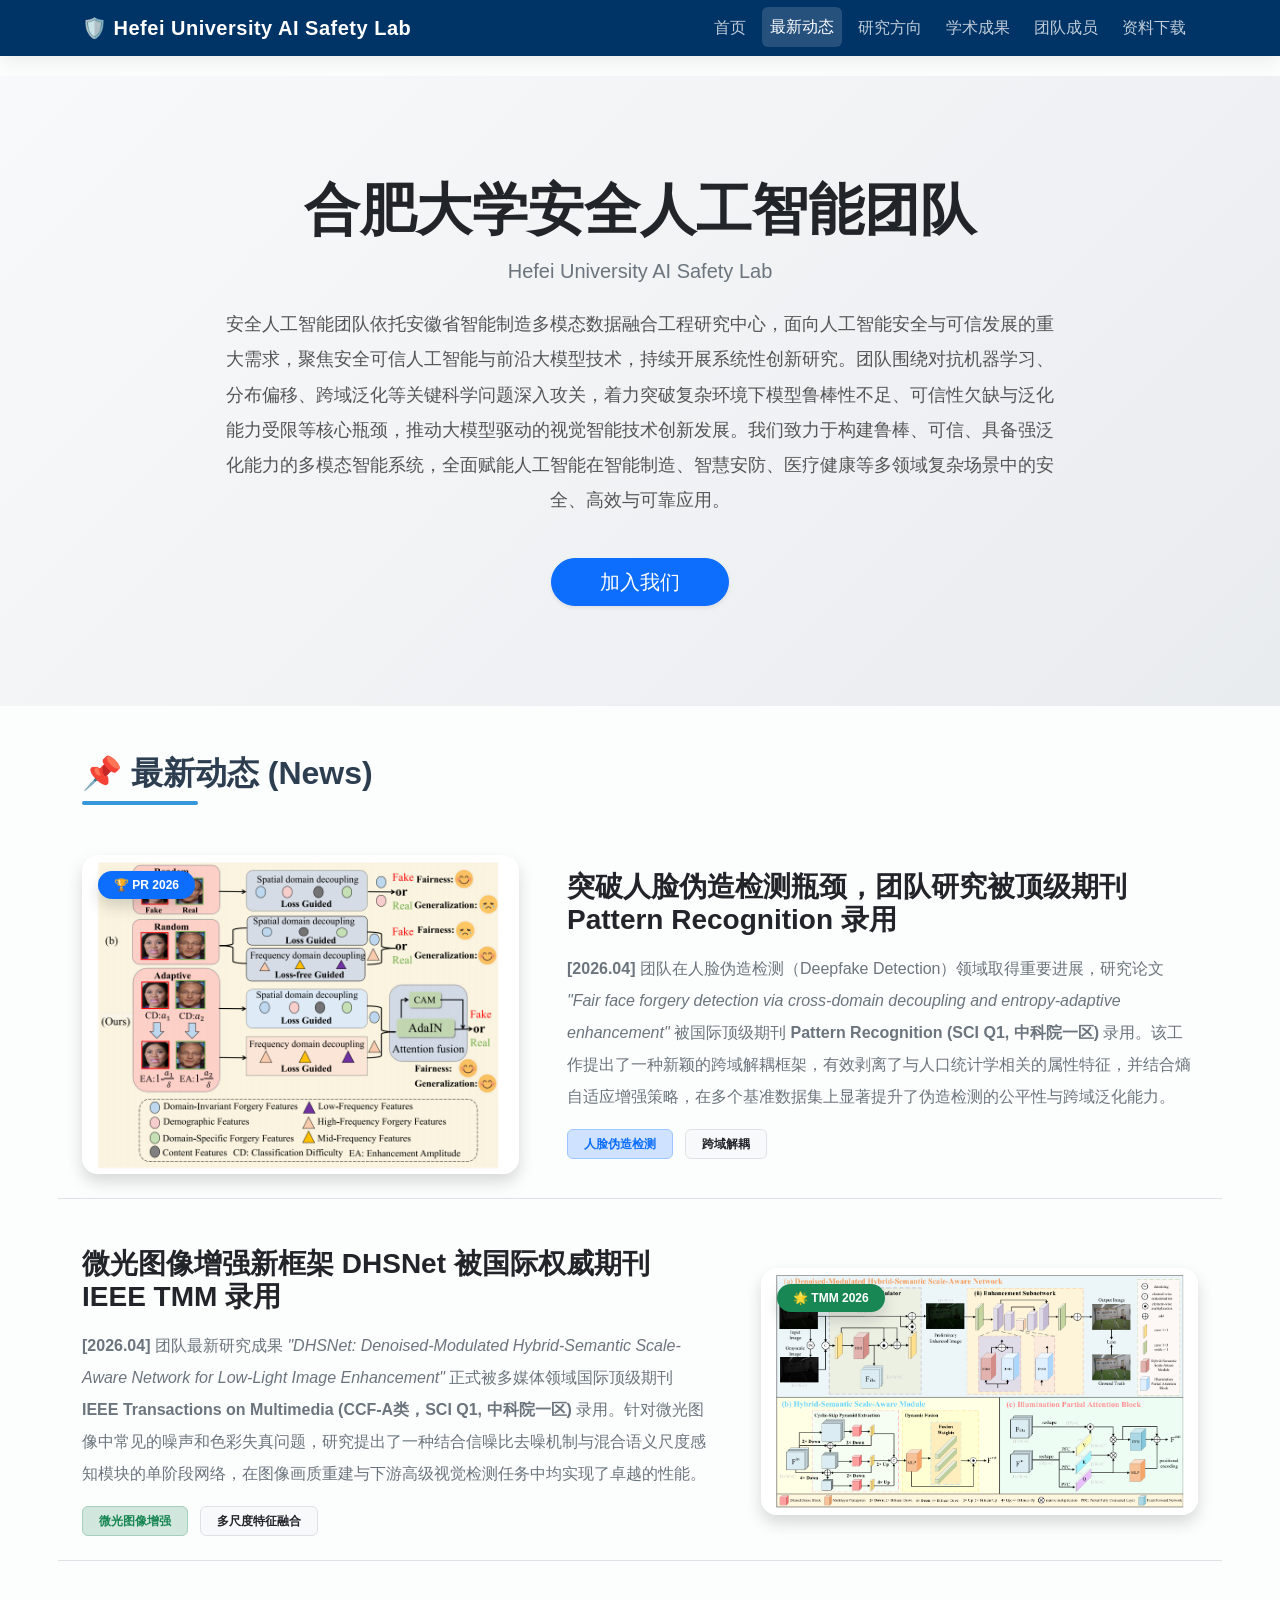
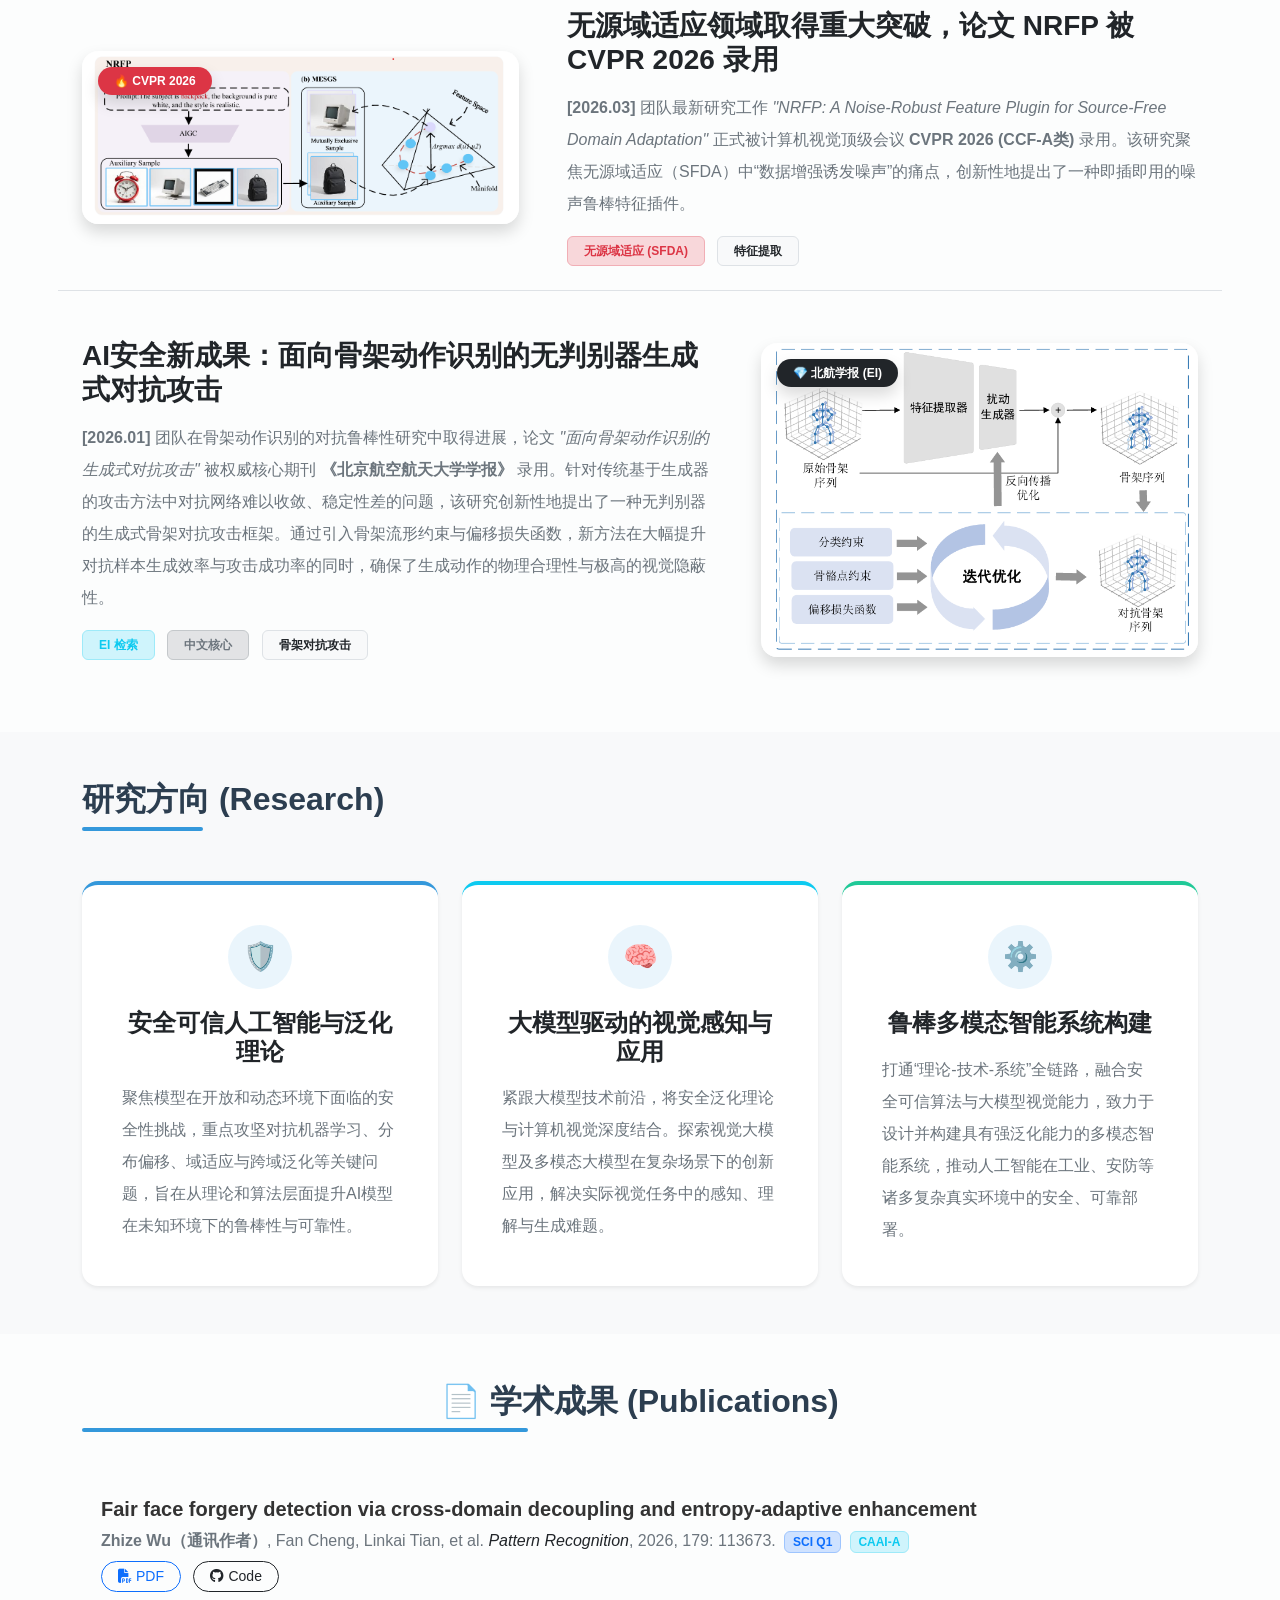
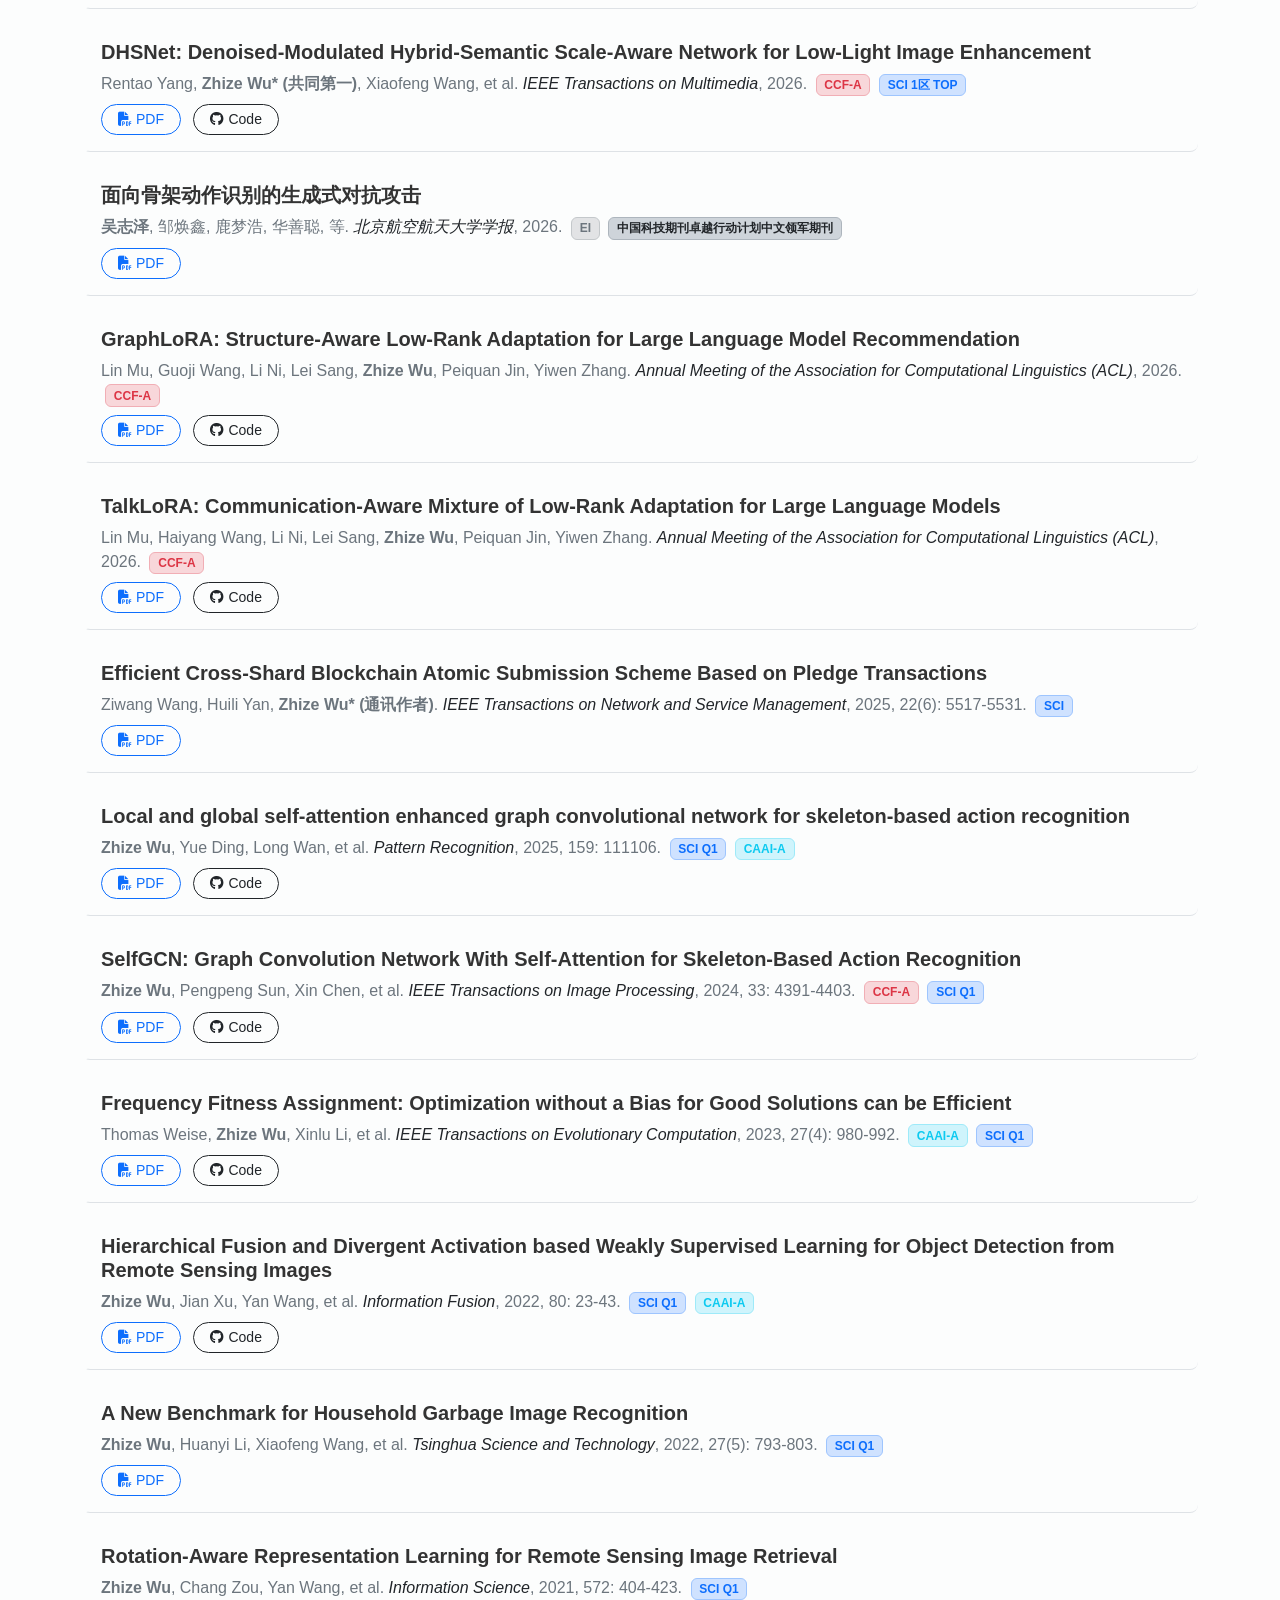
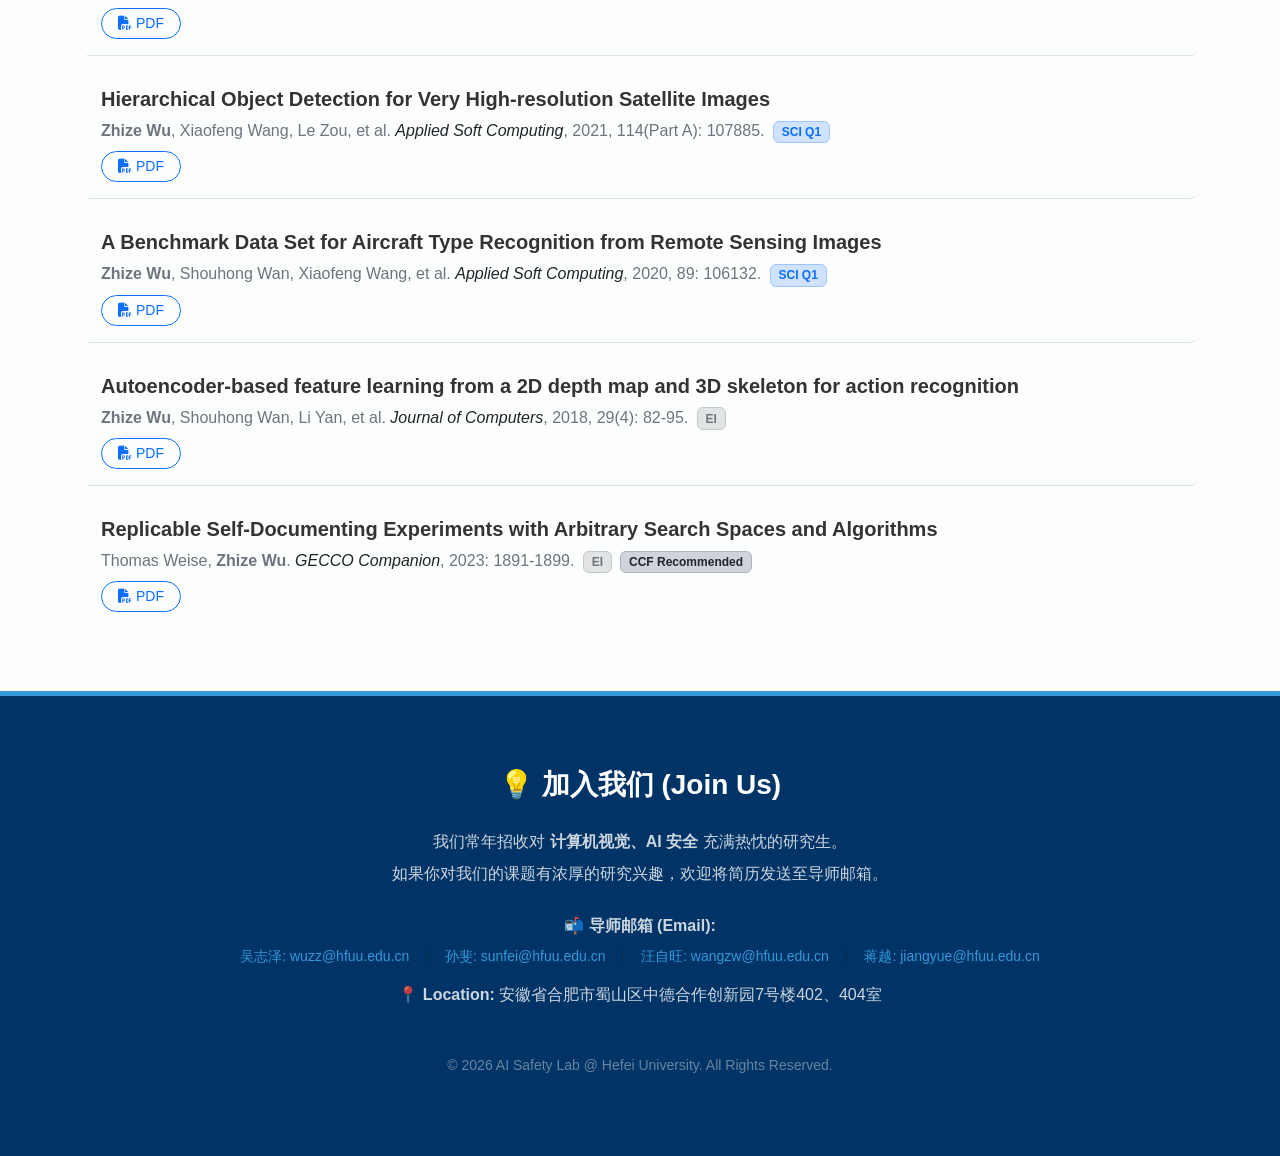
==== index.html @ 9b872b33 "Update index.html" ====
<!DOCTYPE html>
<html lang="zh-CN">
<head>
    <meta charset="UTF-8">
    <meta name="viewport" content="width=device-width, initial-scale=1.0, maximum-scale=1.0, user-scalable=no">
    <title>Hefei University AI Safety Lab | 合肥大学安全人工智能团队</title>
    <link href="https://cdn.jsdelivr.net/npm/bootstrap@5.3.0/dist/css/bootstrap.min.css" rel="stylesheet">
    <link href="https://cdnjs.cloudflare.com/ajax/libs/font-awesome/6.4.0/css/all.min.css" rel="stylesheet">
    
    <style>
        /* 基础与平滑滚动 */
        html { scroll-behavior: smooth; }
        body { font-family: -apple-system, BlinkMacSystemFont, "Segoe UI", Roboto, "Helvetica Neue", Arial, sans-serif; color: #333; padding-top: 76px; background-color: #fcfdfd; overflow-x: hidden; }
        :root { --academic-blue: #003366; --accent-blue: #3498db; }
        .navbar { background-color: var(--academic-blue); box-shadow: 0 4px 20px rgba(0, 0, 0, 0.08); transition: all 0.4s ease; }
        .navbar-brand { font-weight: 700; letter-spacing: 0.5px; color: #fff !important; }
        .nav-link { color: rgba(255, 255, 255, 0.75) !important; font-weight: 500; margin: 0 4px; border-radius: 6px; transition: all 0.3s ease; }
        .nav-link:hover, .nav-link.active { color: #fff !important; background-color: rgba(255, 255, 255, 0.15); transform: translateY(-1px); }
        .hero-section { background: linear-gradient(135deg, #f8f9fa 0%, #e9ecef 100%); padding: 100px 0; position: relative; }
        .hero-section p { font-size: 1.1rem; color: #555; }
        .section-title { font-weight: 700; color: #2c3e50; position: relative; padding-bottom: 12px; margin-bottom: 50px; display: inline-block; }
        .section-title::after { content: ''; position: absolute; left: 0; bottom: 0; width: 40%; height: 4px; background-color: var(--accent-blue); border-radius: 2px; }
        .card { border: none; border-radius: 16px; transition: all 0.4s cubic-bezier(0.165, 0.84, 0.44, 1); background: #fff; }
        .card:hover { transform: translateY(-8px); box-shadow: 0 20px 40px rgba(0, 0, 0, 0.08) !important; }
        .icon-box { width: 64px; height: 64px; background: rgba(52, 152, 219, 0.1); color: var(--accent-blue); border-radius: 50%; display: flex; align-items: center; justify-content: center; font-size: 28px; margin: 0 auto 20px; }
        .pub-item { padding: 15px; border-radius: 8px; border-left: 4px solid transparent; transition: all 0.3s ease; }
        .pub-item:hover { background-color: rgba(52, 152, 219, 0.04); border-left: 4px solid var(--accent-blue); box-shadow: 0 4px 12px rgba(0,0,0,0.02); transform: translateX(5px); }
        footer { background-color: var(--academic-blue); color: rgba(255, 255, 255, 0.8); border-top: 5px solid var(--accent-blue); }
        footer a { color: var(--accent-blue); transition: color 0.3s; text-decoration: none; }
        footer a:hover { color: #fff; text-decoration: underline; }
        footer h3 { color: #fff; font-weight: 600; }
        .reveal-up { opacity: 0; transform: translateY(40px); transition: opacity 0.8s ease-out, transform 0.8s ease-out; }
        .reveal-up.active { opacity: 1; transform: translateY(0); }
        @media (max-width: 768px) { .hero-section { padding: 60px 0; } .hero-section p { width: 95% !important; text-align: left !important; } .pub-item:hover { transform: none; } }
    </style>
</head>
<body data-bs-spy="scroll" data-bs-target="#mainNav" data-bs-offset="90">

    <nav class="navbar navbar-expand-lg fixed-top navbar-dark" id="mainNav">
        <div class="container">
            <a class="navbar-brand" href="index.html">🛡️ Hefei University AI Safety Lab</a>
            <button class="navbar-toggler border-0 shadow-none" type="button" data-bs-toggle="collapse" data-bs-target="#navbarResponsive">
                <span class="navbar-toggler-icon"></span>
            </button>
            <div class="collapse navbar-collapse" id="navbarResponsive">
                <ul class="navbar-nav ms-auto py-3 py-lg-0">
                    <li class="nav-item"><a class="nav-link" href="#page-top">首页</a></li>
                    <li class="nav-item"><a class="nav-link" href="#news">最新动态</a></li>
                    <li class="nav-item"><a class="nav-link" href="#research">研究方向</a></li>
                    <li class="nav-item"><a class="nav-link" href="#publications">学术成果</a></li>
                    <li class="nav-item"><a class="nav-link" href="team.html">团队成员</a></li>
                    <li class="nav-item"><a class="nav-link" href="downloads.html">资料下载</a></li>
                </ul>
            </div>
        </div>
    </nav>

    <header id="page-top" class="hero-section text-center reveal-up">
        <div class="container">
            <h1 class="display-4 fw-bold text-dark">合肥大学安全人工智能团队</h1>
            <h2 class="h5 text-secondary mt-3 mb-4 fw-light">Hefei University AI Safety Lab</h2>
            <p class="w-75 mx-auto lh-lg text-start text-md-center">
                安全人工智能团队依托安徽省智能制造多模态数据融合工程研究中心，面向人工智能安全与可信发展的重大需求，聚焦安全可信人工智能与前沿大模型技术，持续开展系统性创新研究。团队围绕对抗机器学习、分布偏移、跨域泛化等关键科学问题深入攻关，着力突破复杂环境下模型鲁棒性不足、可信性欠缺与泛化能力受限等核心瓶颈，推动大模型驱动的视觉智能技术创新发展。我们致力于构建鲁棒、可信、具备强泛化能力的多模态智能系统，全面赋能人工智能在智能制造、智慧安防、医疗健康等多领域复杂场景中的安全、高效与可靠应用。
            </p>
            <a href="#join" class="btn btn-primary btn-lg mt-4 shadow-sm px-5 rounded-pill">加入我们</a>
        </div>
    </header>

    <section id="news" class="container py-5 reveal-up">
        <h2 class="section-title">📌 最新动态 (News)</h2>
        
        <div class="row g-5 align-items-center mb-5 pb-4 border-bottom">
            <div class="col-md-5">
                <div class="position-relative">
                    <img src="assets/images/2.png" alt="Fair Face Forgery Detection Framework" class="img-fluid rounded-4 shadow">
                    <div class="position-absolute top-0 start-0 m-3">
                        <span class="badge bg-primary shadow px-3 py-2 rounded-pill">🏆 PR 2026</span>
                    </div>
                </div>
            </div>
            <div class="col-md-7">
                <h3 class="fw-bold text-dark mb-3">突破人脸伪造检测瓶颈，团队研究被顶级期刊 Pattern Recognition 录用</h3>
                <p class="text-secondary lh-lg text-start">
                    <strong>[2026.04]</strong> 团队在人脸伪造检测（Deepfake Detection）领域取得重要进展，研究论文 <i>"Fair face forgery detection via cross-domain decoupling and entropy-adaptive enhancement"</i> 被国际顶级期刊 <strong>Pattern Recognition (SCI Q1, 中科院一区)</strong> 录用。该工作提出了一种新颖的跨域解耦框架，有效剥离了与人口统计学相关的属性特征，并结合熵自适应增强策略，在多个基准数据集上显著提升了伪造检测的公平性与跨域泛化能力。
                </p>
                <div class="mt-3">
                    <span class="badge bg-primary-subtle text-primary border border-primary-subtle p-2 px-3 me-2">人脸伪造检测</span>
                    <span class="badge bg-light text-dark border p-2 px-3">跨域解耦</span>
                </div>
            </div>
        </div>

        <div class="row g-5 align-items-center flex-md-row-reverse mb-5 pb-4 border-bottom">
            <div class="col-md-5">
                <div class="position-relative">
                    <img src="assets/images/1.png" alt="DHSNet Framework" class="img-fluid rounded-4 shadow">
                    <div class="position-absolute top-0 start-0 m-3">
                        <span class="badge bg-success shadow px-3 py-2 rounded-pill">🌟 TMM 2026</span>
                    </div>
                </div>
            </div>
            <div class="col-md-7">
                <h3 class="fw-bold text-dark mb-3">微光图像增强新框架 DHSNet 被国际权威期刊 IEEE TMM 录用</h3>
                <p class="text-secondary lh-lg text-start">
                    <strong>[2026.04]</strong> 团队最新研究成果 <i>"DHSNet: Denoised-Modulated Hybrid-Semantic Scale-Aware Network for Low-Light Image Enhancement"</i> 正式被多媒体领域国际顶级期刊 <strong>IEEE Transactions on Multimedia (CCF-A类，SCI Q1, 中科院一区)</strong> 录用。针对微光图像中常见的噪声和色彩失真问题，研究提出了一种结合信噪比去噪机制与混合语义尺度感知模块的单阶段网络，在图像画质重建与下游高级视觉检测任务中均实现了卓越的性能。
                </p>
                <div class="mt-3">
                    <span class="badge bg-success-subtle text-success border border-success-subtle p-2 px-3 me-2">微光图像增强</span>
                    <span class="badge bg-light text-dark border p-2 px-3">多尺度特征融合</span>
                </div>
            </div>
        </div>

        <div class="row g-5 align-items-center mb-5 pb-4 border-bottom">
            <div class="col-md-5">
                <div class="position-relative">
                    <img src="assets/images/nrfp-framework.png" alt="NRFP Framework" class="img-fluid rounded-4 shadow">
                    <div class="position-absolute top-0 start-0 m-3">
                        <span class="badge bg-danger shadow px-3 py-2 rounded-pill">🔥 CVPR 2026</span>
                    </div>
                </div>
            </div>
            <div class="col-md-7">
                <h3 class="fw-bold text-dark mb-3">无源域适应领域取得重大突破，论文 NRFP 被 CVPR 2026 录用</h3>
                <p class="text-secondary lh-lg text-start">
                    <strong>[2026.03]</strong> 团队最新研究工作 <i>"NRFP: A Noise-Robust Feature Plugin for Source-Free Domain Adaptation"</i> 正式被计算机视觉顶级会议 <strong>CVPR 2026 (CCF-A类)</strong> 录用。该研究聚焦无源域适应（SFDA）中“数据增强诱发噪声”的痛点，创新性地提出了一种即插即用的噪声鲁棒特征插件。
                </p>
                <div class="mt-3">
                    <span class="badge bg-danger-subtle text-danger border border-danger-subtle p-2 px-3 me-2">无源域适应 (SFDA)</span>
                    <span class="badge bg-light text-dark border p-2 px-3">特征提取</span>
                </div>
            </div>
        </div>
        
        <div class="row g-5 align-items-center flex-md-row-reverse mb-4">
            <div class="col-md-5">
                <div class="position-relative">
                    <img src="assets/images/4.png" alt="Generative Skeleton Attack Framework" class="img-fluid rounded-4 shadow">
                    <div class="position-absolute top-0 start-0 m-3">
                        <span class="badge bg-dark shadow px-3 py-2 rounded-pill">💎 北航学报 (EI)</span>
                    </div>
                </div>
            </div>
            <div class="col-md-7">
                <h3 class="fw-bold text-dark mb-3">AI安全新成果：面向骨架动作识别的无判别器生成式对抗攻击</h3>
                <p class="text-secondary lh-lg text-start">
                    <strong>[2026.01]</strong> 团队在骨架动作识别的对抗鲁棒性研究中取得进展，论文 <i>"面向骨架动作识别的生成式对抗攻击"</i> 被权威核心期刊 <strong>《北京航空航天大学学报》</strong> 录用。针对传统基于生成器的攻击方法中对抗网络难以收敛、稳定性差的问题，该研究创新性地提出了一种无判别器的生成式骨架对抗攻击框架。通过引入骨架流形约束与偏移损失函数，新方法在大幅提升对抗样本生成效率与攻击成功率的同时，确保了生成动作的物理合理性与极高的视觉隐蔽性。
                </p>
                <div class="mt-3">
                    <span class="badge bg-info-subtle text-info border border-info-subtle p-2 px-3 me-2">EI 检索</span>
                    <span class="badge bg-secondary-subtle text-secondary border border-secondary-subtle p-2 px-3 me-2">中文核心</span>
                    <span class="badge bg-light text-dark border p-2 px-3">骨架对抗攻击</span>
                </div>
            </div>
        </div>
    </section>

   <section id="research" class="py-5 bg-light">
        <div class="container reveal-up">
            <h2 class="section-title"> 研究方向 (Research)</h2>
            <div class="row g-4 justify-content-center">
                
                <div class="col-md-4">
                    <div class="card p-4 h-100 shadow-sm" style="border-top: 4px solid #3498db;">
                        <div class="card-body text-center">
                            <div class="icon-box">🛡️</div>
                            <h4 class="card-title fw-bold text-dark mb-3">安全可信人工智能与泛化理论</h4>
                            <p class="card-text text-secondary lh-lg text-start">
                                聚焦模型在开放和动态环境下面临的安全性挑战，重点攻坚对抗机器学习、分布偏移、域适应与跨域泛化等关键问题，旨在从理论和算法层面提升AI模型在未知环境下的鲁棒性与可靠性。
                            </p>
                        </div>
                    </div>
                </div>

                <div class="col-md-4">
                    <div class="card p-4 h-100 shadow-sm" style="border-top: 4px solid #0dcaf0;">
                        <div class="card-body text-center">
                            <div class="icon-box">🧠</div>
                            <h4 class="card-title fw-bold text-dark mb-3">大模型驱动的视觉感知与应用</h4>
                            <p class="card-text text-secondary lh-lg text-start">
                                紧跟大模型技术前沿，将安全泛化理论与计算机视觉深度结合。探索视觉大模型及多模态大模型在复杂场景下的创新应用，解决实际视觉任务中的感知、理解与生成难题。
                            </p>
                        </div>
                    </div>
                </div>

                <div class="col-md-4">
                    <div class="card p-4 h-100 shadow-sm" style="border-top: 4px solid #20c997;">
                        <div class="card-body text-center">
                            <div class="icon-box">⚙️</div>
                            <h4 class="card-title fw-bold text-dark mb-3">鲁棒多模态智能系统构建</h4>
                            <p class="card-text text-secondary lh-lg text-start">
                                打通“理论-技术-系统”全链路，融合安全可信算法与大模型视觉能力，致力于设计并构建具有强泛化能力的多模态智能系统，推动人工智能在工业、安防等诸多复杂真实环境中的安全、可靠部署。
                            </p>
                        </div>
                    </div>
                </div>

            </div>
        </div>
    </section>


    <section id="publications" class="container py-5 reveal-up">
        <h2 class="section-title text-center d-block mx-auto"> 📄 学术成果 (Publications)</h2>
        <div class="mt-4 publication-list">
            
             <div class="pub-item mb-3 border-bottom pb-3">
                <h5 class="fw-bold mb-2">Fair face forgery detection via cross-domain decoupling and entropy-adaptive enhancement</h5>
                <p class="mb-2 text-secondary">
                    <strong>Zhize Wu（通讯作者）</strong>, Fan Cheng, Linkai Tian, et al. 
                    <span class="text-dark"><i>Pattern Recognition</i></span>, 2026, 179: 113673.
                    <span class="badge bg-primary-subtle text-primary border border-primary-subtle ms-1">SCI Q1</span>
                    <span class="badge bg-info-subtle text-info border border-info-subtle ms-1">CAAI-A</span>
                </p>
                <div class="pub-links">
                    <a href="https://doi.org/10.1016/j.patcog.2025.113673" target="_blank" class="btn btn-sm btn-outline-primary rounded-pill px-3 py-1 me-2"><i class="fas fa-file-pdf me-1"></i>PDF</a>
                    <a href="#" target="_blank" class="btn btn-sm btn-outline-dark rounded-pill px-3 py-1"><i class="fab fa-github me-1"></i>Code</a>
                </div>
            </div>

            <div class="pub-item mb-3 border-bottom pb-3">
                <h5 class="fw-bold mb-2">DHSNet: Denoised-Modulated Hybrid-Semantic Scale-Aware Network for Low-Light Image Enhancement</h5>
                <p class="mb-2 text-secondary">
                    Rentao Yang, <strong>Zhize Wu* (共同第一)</strong>, Xiaofeng Wang, et al. 
                    <span class="text-dark"><i>IEEE Transactions on Multimedia</i></span>, 2026. 
                    <span class="badge bg-danger-subtle text-danger border border-danger-subtle ms-1">CCF-A</span>
                    <span class="badge bg-primary-subtle text-primary border border-primary-subtle ms-1">SCI 1区 TOP</span>
                </p>
                <div class="pub-links">
                    <a href="https://doi.org/10.1109/TMM.2026.3664955" target="_blank" class="btn btn-sm btn-outline-primary rounded-pill px-3 py-1 me-2"><i class="fas fa-file-pdf me-1"></i>PDF</a>
                    <a href="#" target="_blank" class="btn btn-sm btn-outline-dark rounded-pill px-3 py-1"><i class="fab fa-github me-1"></i>Code</a>
                </div>
            </div>

            <div class="pub-item mb-3 border-bottom pb-3">
                <h5 class="fw-bold mb-2">面向骨架动作识别的生成式对抗攻击</h5>
                <p class="mb-2 text-secondary">
                    <strong>吴志泽</strong>, 邹焕鑫, 鹿梦浩, 华善聪, 等. 
                    <span class="text-dark"><i>北京航空航天大学学报</i></span>, 2026. 
                    <span class="badge bg-secondary-subtle text-secondary border border-secondary-subtle ms-1">EI</span>
                    <span class="badge bg-dark-subtle text-dark border border-dark-subtle ms-1">中国科技期刊卓越行动计划中文领军期刊</span>
                </p>
                <div class="pub-links">
                    <a href="https://doi.org/10.13700/j.bh.1001-5965.2025.0681" target="_blank" class="btn btn-sm btn-outline-primary rounded-pill px-3 py-1 me-2"><i class="fas fa-file-pdf me-1"></i>PDF</a>
                </div>
            </div>

            <div class="pub-item mb-3 border-bottom pb-3">
                <h5 class="fw-bold mb-2">GraphLoRA: Structure-Aware Low-Rank Adaptation for Large Language Model Recommendation</h5>
                <p class="mb-2 text-secondary">
                    Lin Mu, Guoji Wang, Li Ni, Lei Sang, <strong>Zhize Wu</strong>, Peiquan Jin, Yiwen Zhang. 
                    <span class="text-dark"><i>Annual Meeting of the Association for Computational Linguistics (ACL)</i></span>, 2026. 
                    <span class="badge bg-danger-subtle text-danger border border-danger-subtle ms-1">CCF-A</span>
                </p>
                <div class="pub-links">
                    <a href="#" target="_blank" class="btn btn-sm btn-outline-primary rounded-pill px-3 py-1 me-2"><i class="fas fa-file-pdf me-1"></i>PDF</a>
                    <a href="#" target="_blank" class="btn btn-sm btn-outline-dark rounded-pill px-3 py-1"><i class="fab fa-github me-1"></i>Code</a>
                </div>
            </div>

            <div class="pub-item mb-3 border-bottom pb-3">
                <h5 class="fw-bold mb-2">TalkLoRA: Communication-Aware Mixture of Low-Rank Adaptation for Large Language Models</h5>
                <p class="mb-2 text-secondary">
                    Lin Mu, Haiyang Wang, Li Ni, Lei Sang, <strong>Zhize Wu</strong>, Peiquan Jin, Yiwen Zhang. 
                    <span class="text-dark"><i>Annual Meeting of the Association for Computational Linguistics (ACL)</i></span>, 2026. 
                    <span class="badge bg-danger-subtle text-danger border border-danger-subtle ms-1">CCF-A</span>
                </p>
                <div class="pub-links">
                    <a href="#" target="_blank" class="btn btn-sm btn-outline-primary rounded-pill px-3 py-1 me-2"><i class="fas fa-file-pdf me-1"></i>PDF</a>
                    <a href="#" target="_blank" class="btn btn-sm btn-outline-dark rounded-pill px-3 py-1"><i class="fab fa-github me-1"></i>Code</a>
                </div>
            </div>

            <div class="pub-item mb-3 border-bottom pb-3">
                <h5 class="fw-bold mb-2">Efficient Cross-Shard Blockchain Atomic Submission Scheme Based on Pledge Transactions</h5>
                <p class="mb-2 text-secondary">
                    Ziwang Wang, Huili Yan, <strong>Zhize Wu* (通讯作者)</strong>. 
                    <span class="text-dark"><i>IEEE Transactions on Network and Service Management</i></span>, 2025, 22(6): 5517-5531. 
                    <span class="badge bg-primary-subtle text-primary border border-primary-subtle ms-1">SCI</span>
                </p>
                <div class="pub-links">
                    <a href="https://doi.org/10.1109/TNSM.2025.3498877" target="_blank" class="btn btn-sm btn-outline-primary rounded-pill px-3 py-1 me-2"><i class="fas fa-file-pdf me-1"></i>PDF</a>
                </div>
            </div>
            
            <div class="pub-item mb-3 border-bottom pb-3">
                <h5 class="fw-bold mb-2">Local and global self-attention enhanced graph convolutional network for skeleton-based action recognition</h5>
                <p class="mb-2 text-secondary">
                    <strong>Zhize Wu</strong>, Yue Ding, Long Wan, et al. 
                    <span class="text-dark"><i>Pattern Recognition</i></span>, 2025, 159: 111106. 
                    <span class="badge bg-primary-subtle text-primary border border-primary-subtle ms-1">SCI Q1</span>
                    <span class="badge bg-info-subtle text-info border border-info-subtle ms-1">CAAI-A</span>
                </p>
                <div class="pub-links">
                    <a href="https://doi.org/10.1016/j.patcog.2024.111106" target="_blank" class="btn btn-sm btn-outline-primary rounded-pill px-3 py-1 me-2"><i class="fas fa-file-pdf me-1"></i>PDF</a>
                    <a href="#" target="_blank" class="btn btn-sm btn-outline-dark rounded-pill px-3 py-1"><i class="fab fa-github me-1"></i>Code</a>
                </div>
            </div>

            <div class="pub-item mb-3 border-bottom pb-3">
                <h5 class="fw-bold mb-2">SelfGCN: Graph Convolution Network With Self-Attention for Skeleton-Based Action Recognition</h5>
                <p class="mb-2 text-secondary">
                    <strong>Zhize Wu</strong>, Pengpeng Sun, Xin Chen, et al. 
                    <span class="text-dark"><i>IEEE Transactions on Image Processing</i></span>, 2024, 33: 4391-4403. 
                    <span class="badge bg-danger-subtle text-danger border border-danger-subtle ms-1">CCF-A</span>
                    <span class="badge bg-primary-subtle text-primary border border-primary-subtle ms-1">SCI Q1</span>
                </p>
                <div class="pub-links">
                    <a href="https://doi.org/10.1109/TIP.2024.3421319" target="_blank" class="btn btn-sm btn-outline-primary rounded-pill px-3 py-1 me-2"><i class="fas fa-file-pdf me-1"></i>PDF</a>
                    <a href="#" target="_blank" class="btn btn-sm btn-outline-dark rounded-pill px-3 py-1"><i class="fab fa-github me-1"></i>Code</a>
                </div>
            </div>

            <div class="pub-item mb-3 border-bottom pb-3">
                <h5 class="fw-bold mb-2">Frequency Fitness Assignment: Optimization without a Bias for Good Solutions can be Efficient</h5>
                <p class="mb-2 text-secondary">
                    Thomas Weise, <strong>Zhize Wu</strong>, Xinlu Li, et al. 
                    <span class="text-dark"><i>IEEE Transactions on Evolutionary Computation</i></span>, 2023, 27(4): 980-992. 
                    <span class="badge bg-info-subtle text-info border border-info-subtle ms-1">CAAI-A</span>
                    <span class="badge bg-primary-subtle text-primary border border-primary-subtle ms-1">SCI Q1</span>
                </p>
                <div class="pub-links">
                    <a href="https://doi.org/10.1109/TEVC.2022.3175782" target="_blank" class="btn btn-sm btn-outline-primary rounded-pill px-3 py-1 me-2"><i class="fas fa-file-pdf me-1"></i>PDF</a>
                    <a href="#" target="_blank" class="btn btn-sm btn-outline-dark rounded-pill px-3 py-1"><i class="fab fa-github me-1"></i>Code</a>
                </div>
            </div>

             <div class="pub-item mb-3 border-bottom pb-3">
                <h5 class="fw-bold mb-2">Hierarchical Fusion and Divergent Activation based Weakly Supervised Learning for Object Detection from Remote Sensing Images</h5>
                <p class="mb-2 text-secondary">
                    <strong>Zhize Wu</strong>, Jian Xu, Yan Wang, et al. 
                    <span class="text-dark"><i>Information Fusion</i></span>, 2022, 80: 23-43. 
                    <span class="badge bg-primary-subtle text-primary border border-primary-subtle ms-1">SCI Q1</span>
                    <span class="badge bg-info-subtle text-info border border-info-subtle ms-1">CAAI-A</span>
                </p>
                <div class="pub-links">
                    <a href="https://doi.org/10.1016/j.inffus.2021.11.002" target="_blank" class="btn btn-sm btn-outline-primary rounded-pill px-3 py-1 me-2"><i class="fas fa-file-pdf me-1"></i>PDF</a>
                    <a href="#" target="_blank" class="btn btn-sm btn-outline-dark rounded-pill px-3 py-1"><i class="fab fa-github me-1"></i>Code</a>
                </div>
            </div>

            <div class="pub-item mb-3 border-bottom pb-3">
                <h5 class="fw-bold mb-2">A New Benchmark for Household Garbage Image Recognition</h5>
                <p class="mb-2 text-secondary">
                    <strong>Zhize Wu</strong>, Huanyi Li, Xiaofeng Wang, et al. 
                    <span class="text-dark"><i>Tsinghua Science and Technology</i></span>, 2022, 27(5): 793-803. 
                    <span class="badge bg-primary-subtle text-primary border border-primary-subtle ms-1">SCI Q1</span>
                </p>
                <div class="pub-links">
                    <a href="https://doi.org/10.26599/TST.2021.9010041" target="_blank" class="btn btn-sm btn-outline-primary rounded-pill px-3 py-1 me-2"><i class="fas fa-file-pdf me-1"></i>PDF</a>
                </div>
            </div>

            <div class="pub-item mb-3 border-bottom pb-3">
                <h5 class="fw-bold mb-2">Rotation-Aware Representation Learning for Remote Sensing Image Retrieval</h5>
                <p class="mb-2 text-secondary">
                    <strong>Zhize Wu</strong>, Chang Zou, Yan Wang, et al. 
                    <span class="text-dark"><i>Information Science</i></span>, 2021, 572: 404-423. 
                    <span class="badge bg-primary-subtle text-primary border border-primary-subtle ms-1">SCI Q1</span>
                </p>
                <div class="pub-links">
                    <a href="https://doi.org/10.1016/j.ins.2021.05.021" target="_blank" class="btn btn-sm btn-outline-primary rounded-pill px-3 py-1 me-2"><i class="fas fa-file-pdf me-1"></i>PDF</a>
                </div>
            </div>

            <div class="pub-item mb-3 border-bottom pb-3">
                <h5 class="fw-bold mb-2">Hierarchical Object Detection for Very High-resolution Satellite Images</h5>
                <p class="mb-2 text-secondary">
                    <strong>Zhize Wu</strong>, Xiaofeng Wang, Le Zou, et al. 
                    <span class="text-dark"><i>Applied Soft Computing</i></span>, 2021, 114(Part A): 107885. 
                    <span class="badge bg-primary-subtle text-primary border border-primary-subtle ms-1">SCI Q1</span>
                </p>
                <div class="pub-links">
                    <a href="https://doi.org/10.1016/j.asoc.2021.107885" target="_blank" class="btn btn-sm btn-outline-primary rounded-pill px-3 py-1 me-2"><i class="fas fa-file-pdf me-1"></i>PDF</a>
                </div>
            </div>

            <div class="pub-item mb-3 border-bottom pb-3">
                <h5 class="fw-bold mb-2">A Benchmark Data Set for Aircraft Type Recognition from Remote Sensing Images</h5>
                <p class="mb-2 text-secondary">
                    <strong>Zhize Wu</strong>, Shouhong Wan, Xiaofeng Wang, et al. 
                    <span class="text-dark"><i>Applied Soft Computing</i></span>, 2020, 89: 106132. 
                    <span class="badge bg-primary-subtle text-primary border border-primary-subtle ms-1">SCI Q1</span>
                </p>
                <div class="pub-links">
                    <a href="https://doi.org/10.1016/j.asoc.2020.106132" target="_blank" class="btn btn-sm btn-outline-primary rounded-pill px-3 py-1 me-2"><i class="fas fa-file-pdf me-1"></i>PDF</a>
                </div>
            </div>

            <div class="pub-item mb-3 border-bottom pb-3">
                <h5 class="fw-bold mb-2">Autoencoder-based feature learning from a 2D depth map and 3D skeleton for action recognition</h5>
                <p class="mb-2 text-secondary">
                    <strong>Zhize Wu</strong>, Shouhong Wan, Li Yan, et al. 
                    <span class="text-dark"><i>Journal of Computers</i></span>, 2018, 29(4): 82-95. 
                    <span class="badge bg-secondary-subtle text-secondary border border-secondary-subtle ms-1">EI</span>
                </p>
                <div class="pub-links">
                    <a href="https://doi.org/10.3966/199115992018082904008" target="_blank" class="btn btn-sm btn-outline-primary rounded-pill px-3 py-1 me-2"><i class="fas fa-file-pdf me-1"></i>PDF</a>
                </div>
            </div>

            <div class="pub-item mb-3">
                <h5 class="fw-bold mb-2">Replicable Self-Documenting Experiments with Arbitrary Search Spaces and Algorithms</h5>
                <p class="mb-2 text-secondary">
                    Thomas Weise, <strong>Zhize Wu</strong>. 
                    <span class="text-dark"><i>GECCO Companion</i></span>, 2023: 1891-1899. 
                    <span class="badge bg-secondary-subtle text-secondary border border-secondary-subtle ms-1">EI</span>
                    <span class="badge bg-dark-subtle text-dark border border-dark-subtle ms-1">CCF Recommended</span>
                </p>
                <div class="pub-links">
                    <a href="https://doi.org/10.1145/3583133.3590731" target="_blank" class="btn btn-sm btn-outline-primary rounded-pill px-3 py-1 me-2"><i class="fas fa-file-pdf me-1"></i>PDF</a>
                </div>
            </div>
            
        </div>
    </section>

    <footer id="join" class="text-center py-5 reveal-up">
        <div class="container py-4">
            <h3 class="mb-4">💡 加入我们 (Join Us)</h3>
            <p class="col-md-8 mx-auto mb-4 lh-lg">
                我们常年招收对 <strong>计算机视觉、AI 安全</strong> 充满热忱的研究生。<br>
                如果你对我们的课题有浓厚的研究兴趣，欢迎将简历发送至导师邮箱。
            </p>
            <div class="mt-4 mb-5">
                <p class="mb-2"><strong>📬 导师邮箱 (Email):</strong></p>
                <div class="d-flex flex-wrap justify-content-center gap-3 mb-3 small">
                    <a href="mailto:wuzz@hfuu.edu.cn" class="text-decoration-none">吴志泽: wuzz@hfuu.edu.cn</a>
                    <span class="text-muted opacity-50 d-none d-md-inline">|</span>
                    <a href="mailto:sunfei@hfuu.edu.cn" class="text-decoration-none">孙斐: sunfei@hfuu.edu.cn</a>
                    <span class="text-muted opacity-50 d-none d-md-inline">|</span>
                    <a href="mailto:wangzw@hfuu.edu.cn" class="text-decoration-none">汪自旺: wangzw@hfuu.edu.cn</a>
                    <span class="text-muted opacity-50 d-none d-md-inline">|</span>
                    <a href="mailto:jiangyue@hfuu.edu.cn" class="text-decoration-none">蒋越: jiangyue@hfuu.edu.cn</a>
                </div>
                <p class="mb-0 mt-3"><strong>📍 Location:</strong> 安徽省合肥市蜀山区中德合作创新园7号楼402、404室</p>
            </div>
            
            <p class="small mb-2 opacity-50">&copy; 2026 AI Safety Lab @ Hefei University. All Rights Reserved.</p>
            
            <div class="small opacity-50" style="font-size: 0.85rem;">
                <span id="busuanzi_container_site_pv" style="display:none;">
                    <i class="fas fa-eye"></i> 本站总访问量: <span id="busuanzi_value_site_pv" class="fw-bold text-white"></span> 次
                </span>
            </div>
        </div>
    </footer>

    <script async src="//busuanzi.ibruce.info/busuanzi/2.3/busuanzi.pure.mini.js"></script>
    <script src="https://cdn.jsdelivr.net/npm/bootstrap@5.3.0/dist/js/bootstrap.bundle.min.js"></script>

    <script>
        document.addEventListener("DOMContentLoaded", function() {
            // 1. 移动端：点击菜单项后自动收起
            const navLinks = document.querySelectorAll('.nav-link');
            const menuToggle = document.getElementById('navbarResponsive');
            const bsCollapse = new bootstrap.Collapse(menuToggle, {toggle: false});
            
            navLinks.forEach(link => {
                link.addEventListener('click', () => {
                    if (menuToggle.classList.contains('show')) {
                        bsCollapse.toggle();
                    }
                });
            });

            // 2. 丝滑滚动监听与激活
            const sections = document.querySelectorAll('section, header');
            const navBarHeight = 76;
            
            window.addEventListener('scroll', () => {
                let current = '';
                sections.forEach(section => {
                    const sectionTop = section.offsetTop;
                    if (window.scrollY >= (sectionTop - navBarHeight - 100)) {
                        current = section.getAttribute('id');
                    }
                });

                navLinks.forEach(link => {
                    link.classList.remove('active');
                    if (link.getAttribute('href') === `#${current}`) {
                        link.classList.add('active');
                    }
                });
            });

            // 3. 进场动画 (Scroll Reveal)
            const revealElements = document.querySelectorAll('.reveal-up');
            const revealObserver = new IntersectionObserver((entries, observer) => {
                entries.forEach(entry => {
                    if (entry.isIntersecting) {
                        entry.target.classList.add('active');
                        observer.unobserve(entry.target);
                    }
                });
            }, { rootMargin: "0px 0px -50px 0px" });
            revealElements.forEach(el => revealObserver.observe(el));
        });
    </script>
</body>
</html>
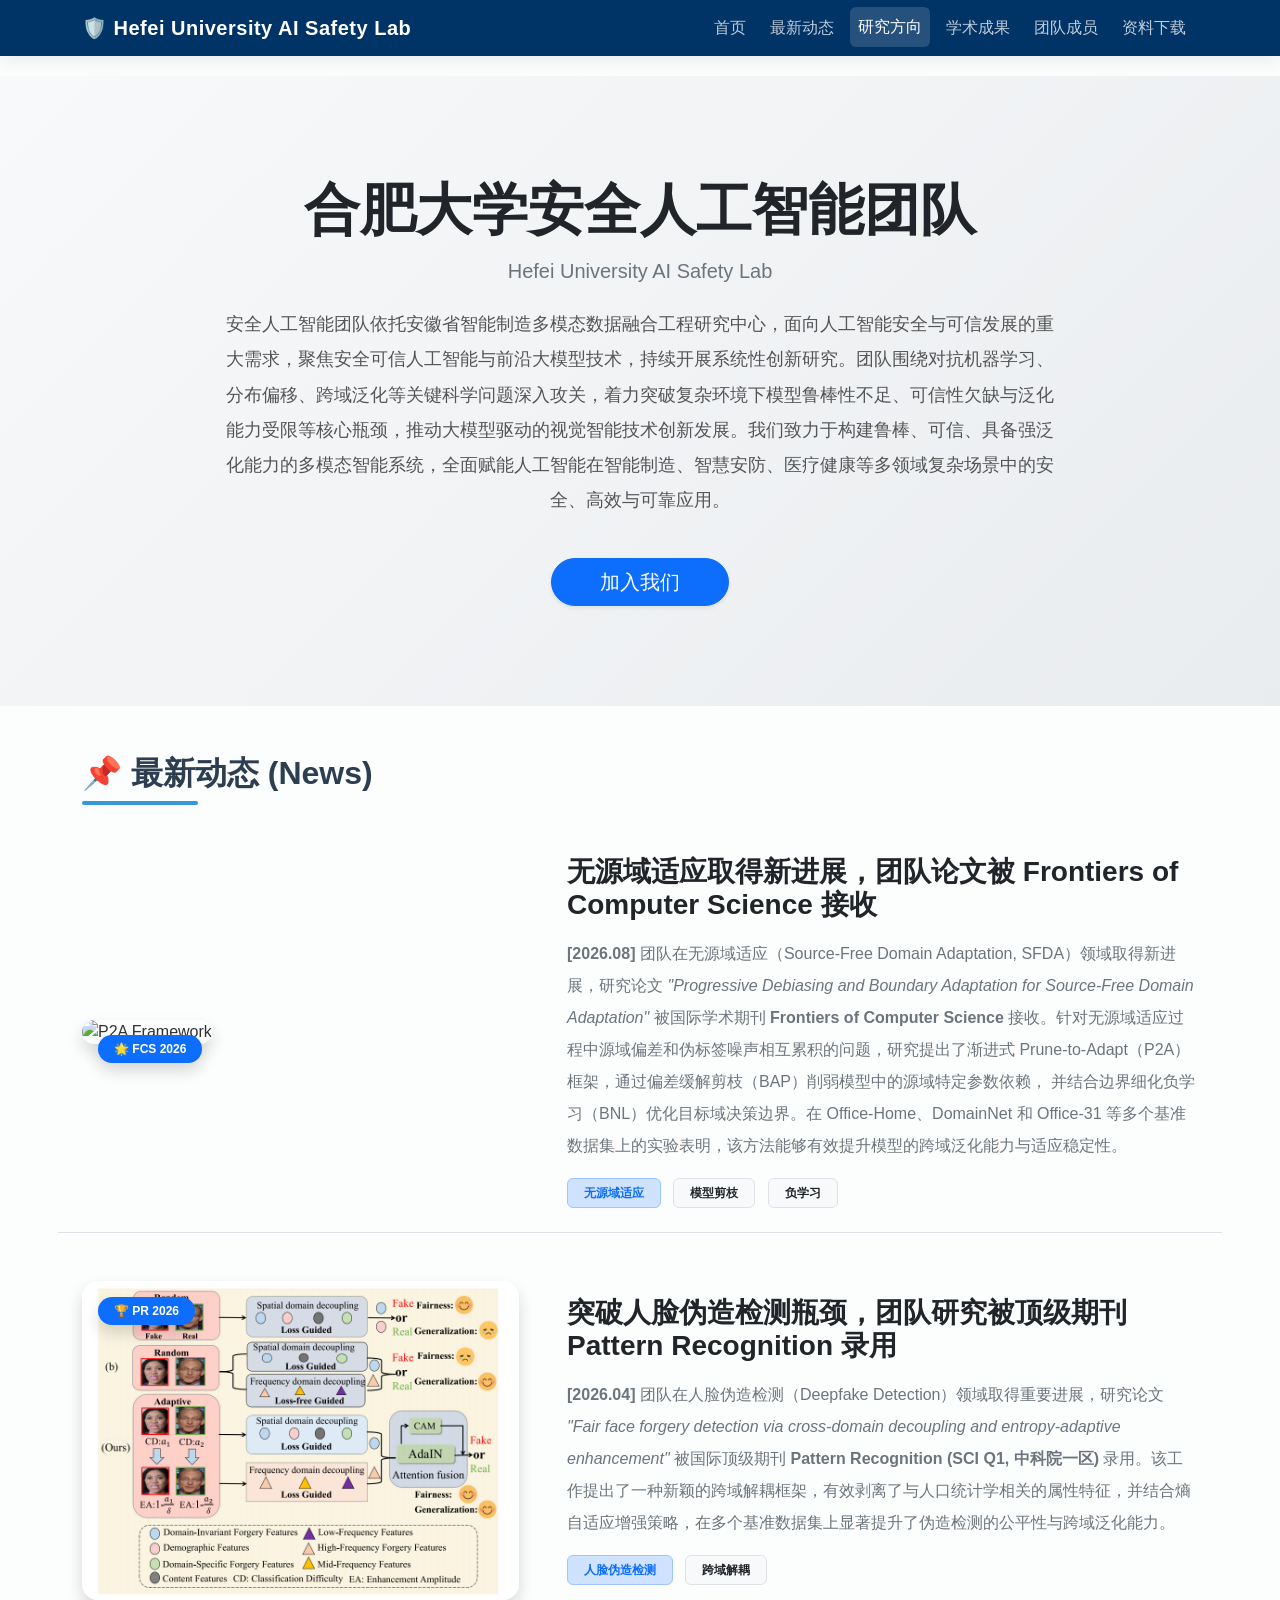
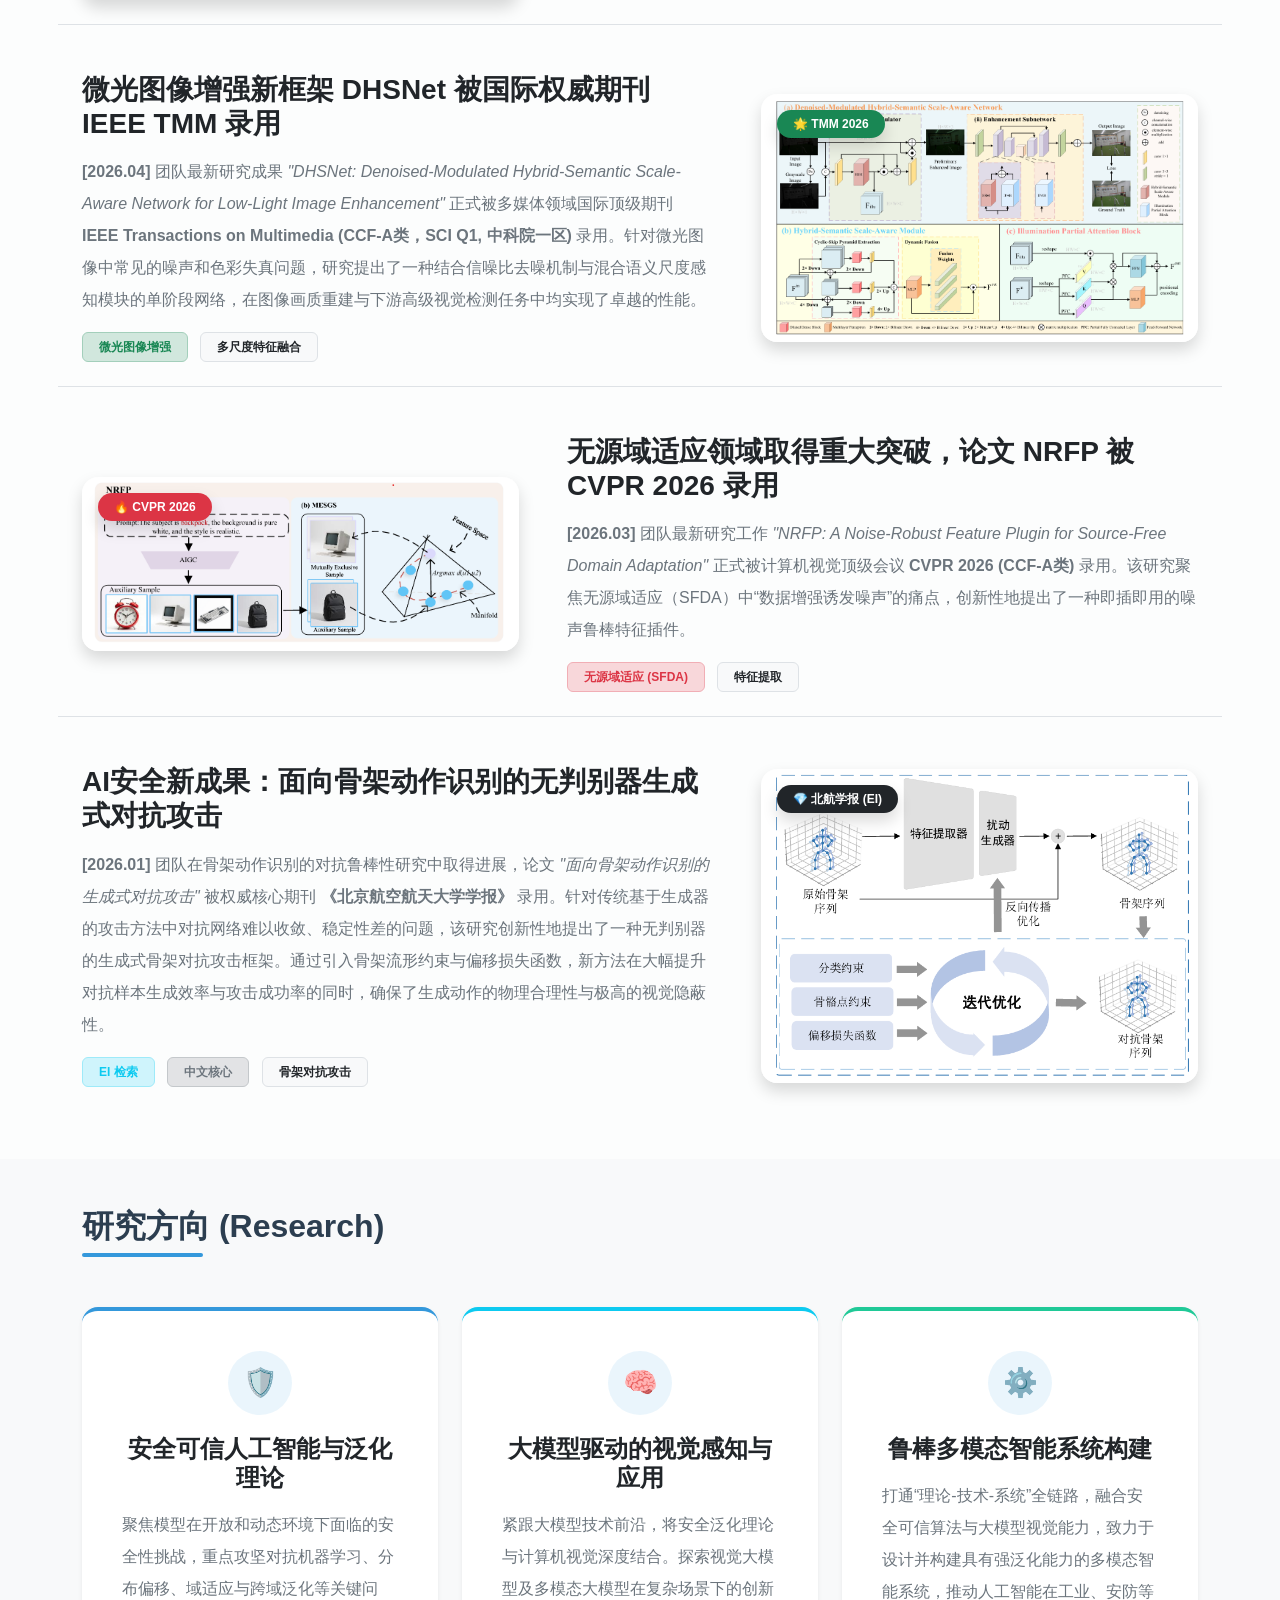
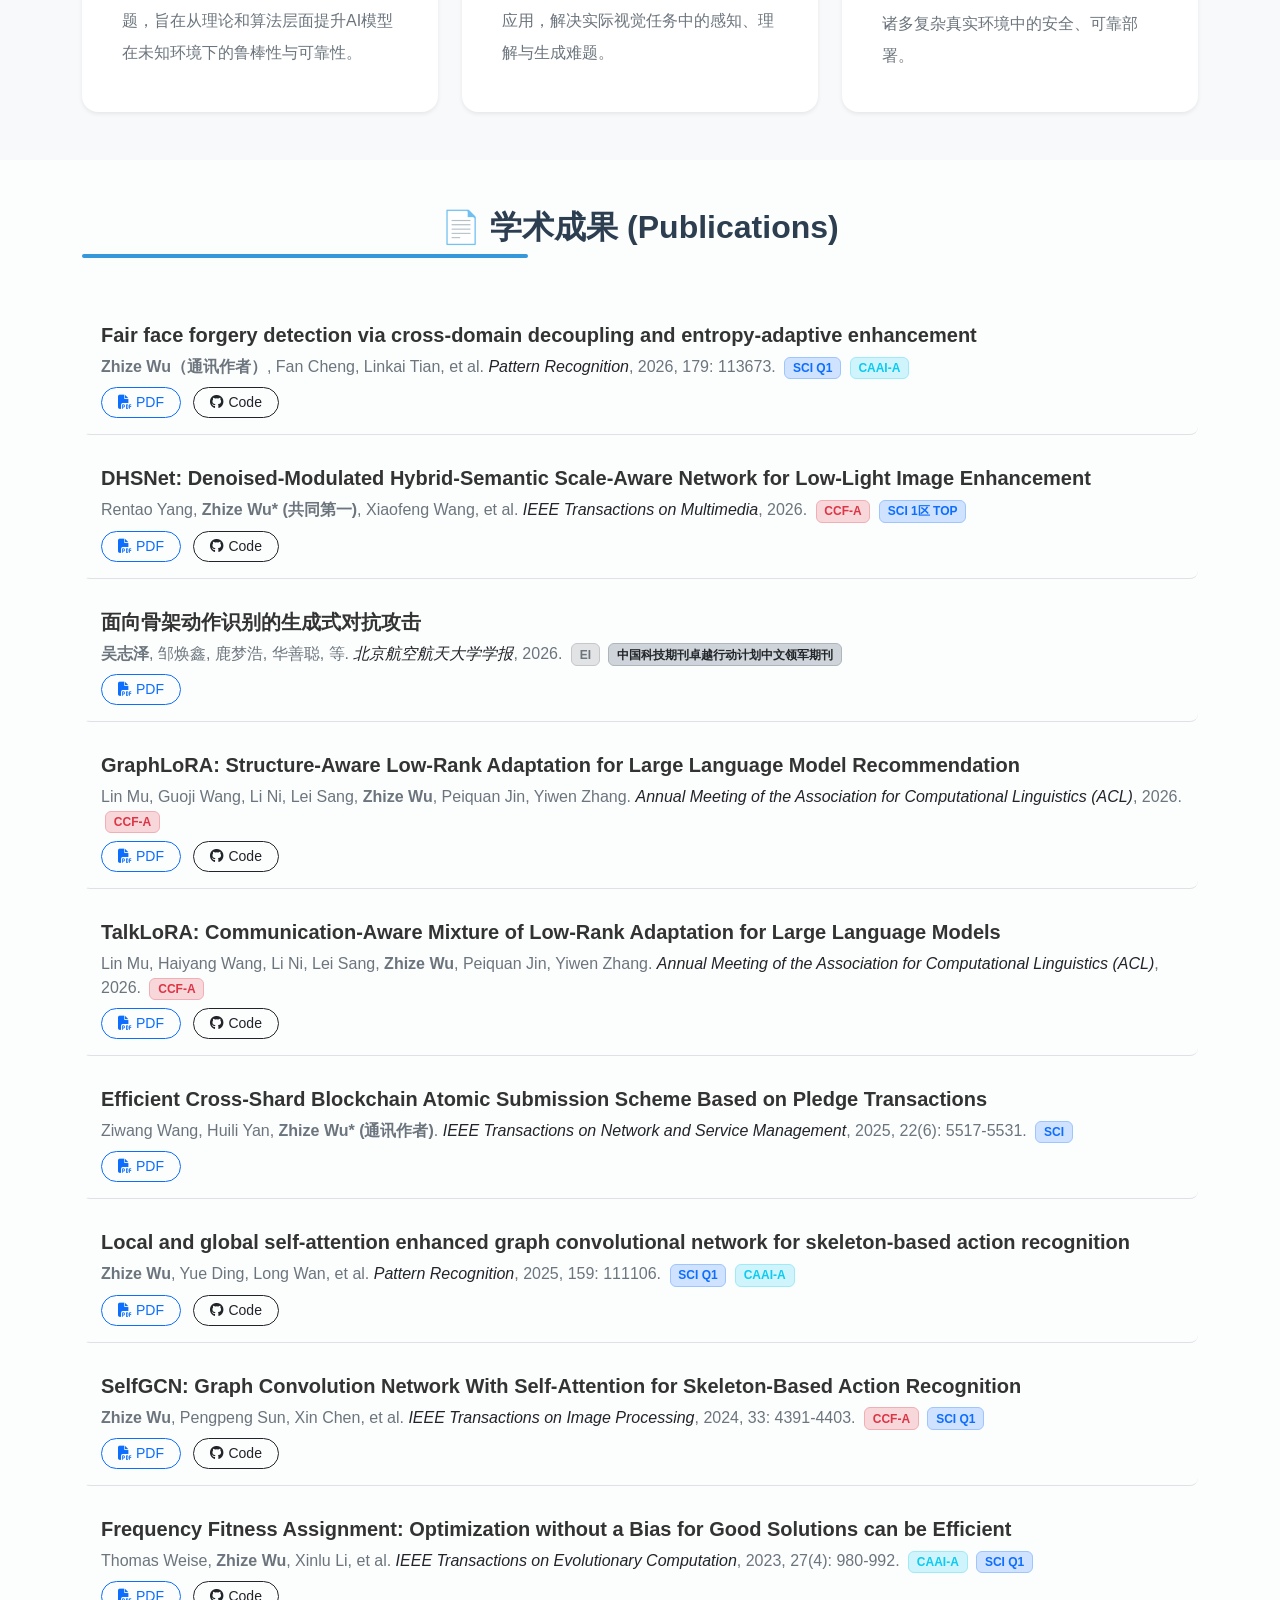
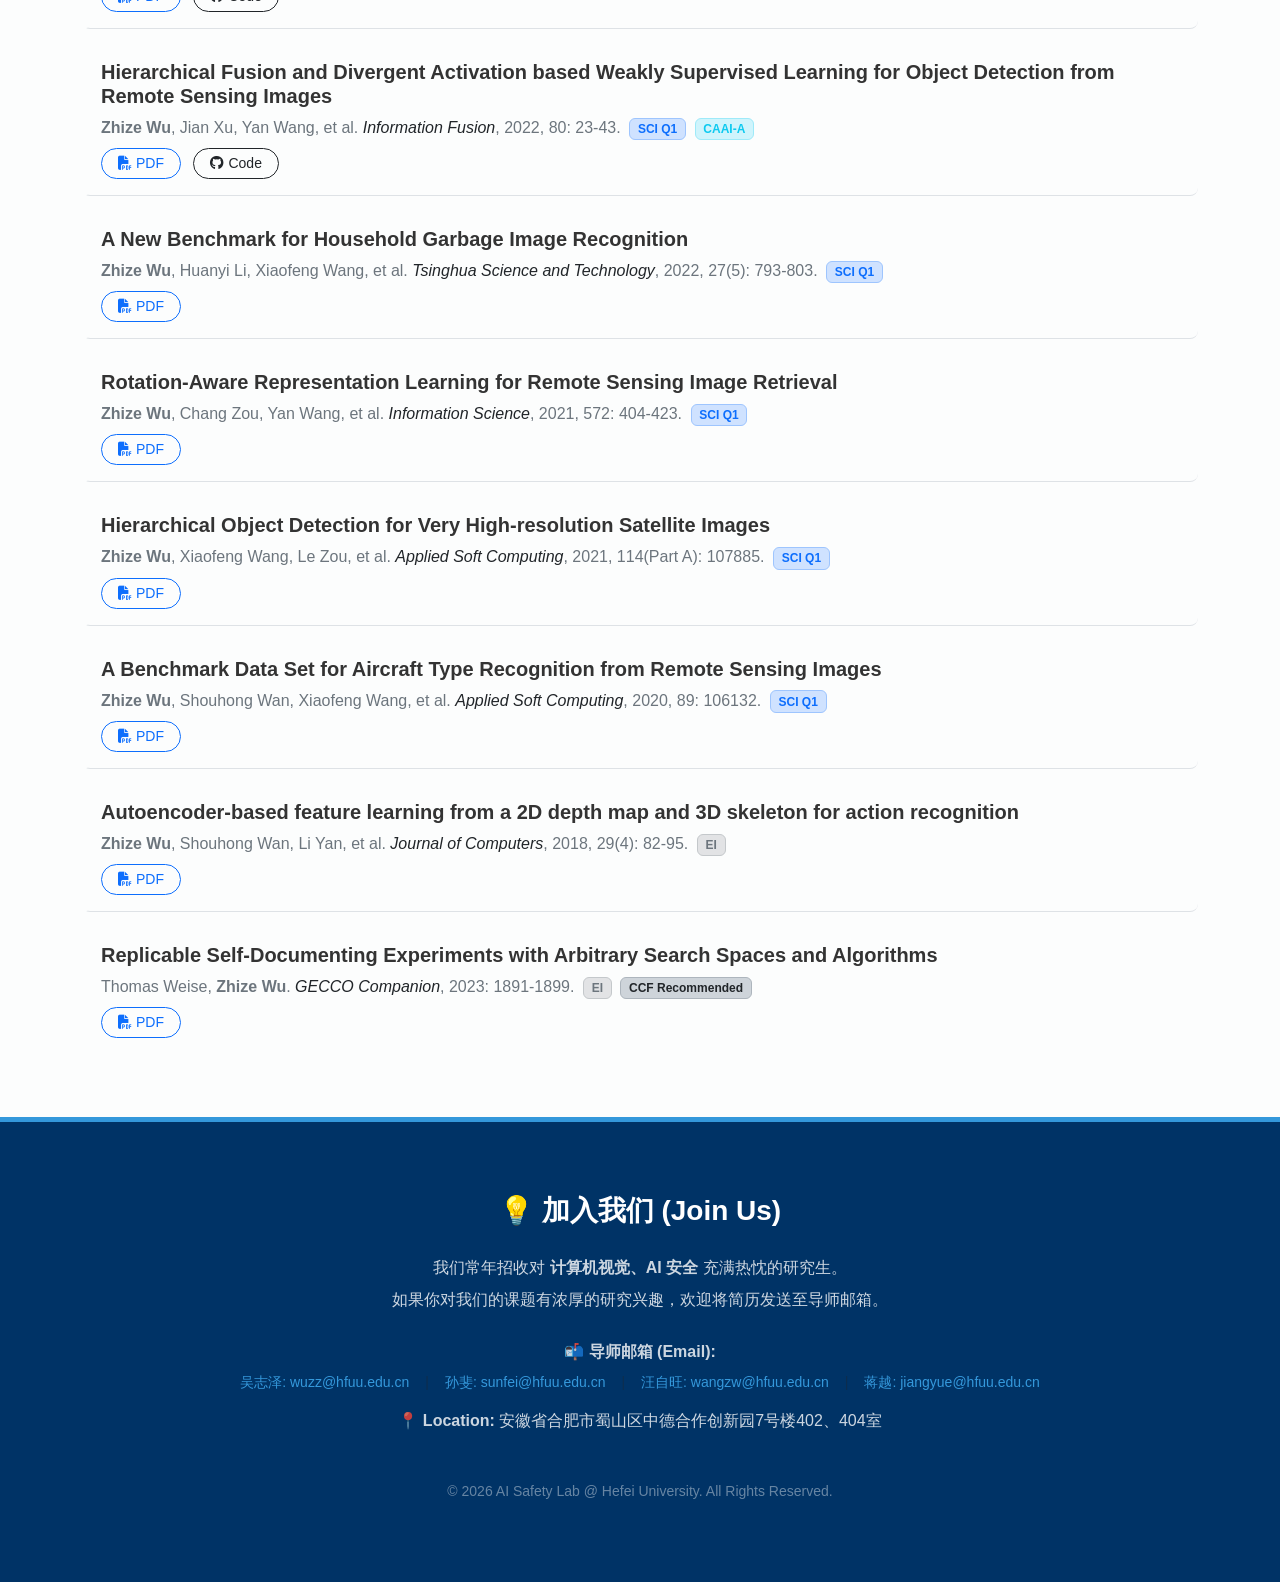
==== commit a409d095: "Add news section with latest updates" ====
--- a/index.html
+++ b/index.html
@@ -68,6 +68,47 @@
 
     <section id="news" class="container py-5 reveal-up">
         <h2 class="section-title">📌 最新动态 (News)</h2>
+
+        <div class="row g-5 align-items-center mb-5 pb-4 border-bottom">
+    <div class="col-md-5">
+        <div class="position-relative">
+            <img src="assets/images/p2a-framework.png" alt="P2A Framework" class="img-fluid rounded-4 shadow">
+            <div class="position-absolute top-0 start-0 m-3">
+                <span class="badge bg-primary shadow px-3 py-2 rounded-pill">🌟 FCS 2026</span>
+            </div>
+        </div>
+    </div>
+
+    <div class="col-md-7">
+        <h3 class="fw-bold text-dark mb-3">
+            无源域适应取得新进展，团队论文被 Frontiers of Computer Science 接收
+        </h3>
+
+        <p class="text-secondary lh-lg text-start">
+            <strong>[2026.08]</strong>
+            团队在无源域适应（Source-Free Domain Adaptation, SFDA）领域取得新进展，研究论文
+            <i>"Progressive Debiasing and Boundary Adaptation for Source-Free Domain Adaptation"</i>
+            被国际学术期刊
+            <strong>Frontiers of Computer Science</strong>
+            接收。针对无源域适应过程中源域偏差和伪标签噪声相互累积的问题，研究提出了渐进式
+            Prune-to-Adapt（P2A）框架，通过偏差缓解剪枝（BAP）削弱模型中的源域特定参数依赖，
+            并结合边界细化负学习（BNL）优化目标域决策边界。在 Office-Home、DomainNet 和
+            Office-31 等多个基准数据集上的实验表明，该方法能够有效提升模型的跨域泛化能力与适应稳定性。
+        </p>
+
+        <div class="mt-3">
+            <span class="badge bg-primary-subtle text-primary border border-primary-subtle p-2 px-3 me-2">
+                无源域适应
+            </span>
+            <span class="badge bg-light text-dark border p-2 px-3 me-2">
+                模型剪枝
+            </span>
+            <span class="badge bg-light text-dark border p-2 px-3">
+                负学习
+            </span>
+        </div>
+    </div>
+</div>
         
         <div class="row g-5 align-items-center mb-5 pb-4 border-bottom">
             <div class="col-md-5">
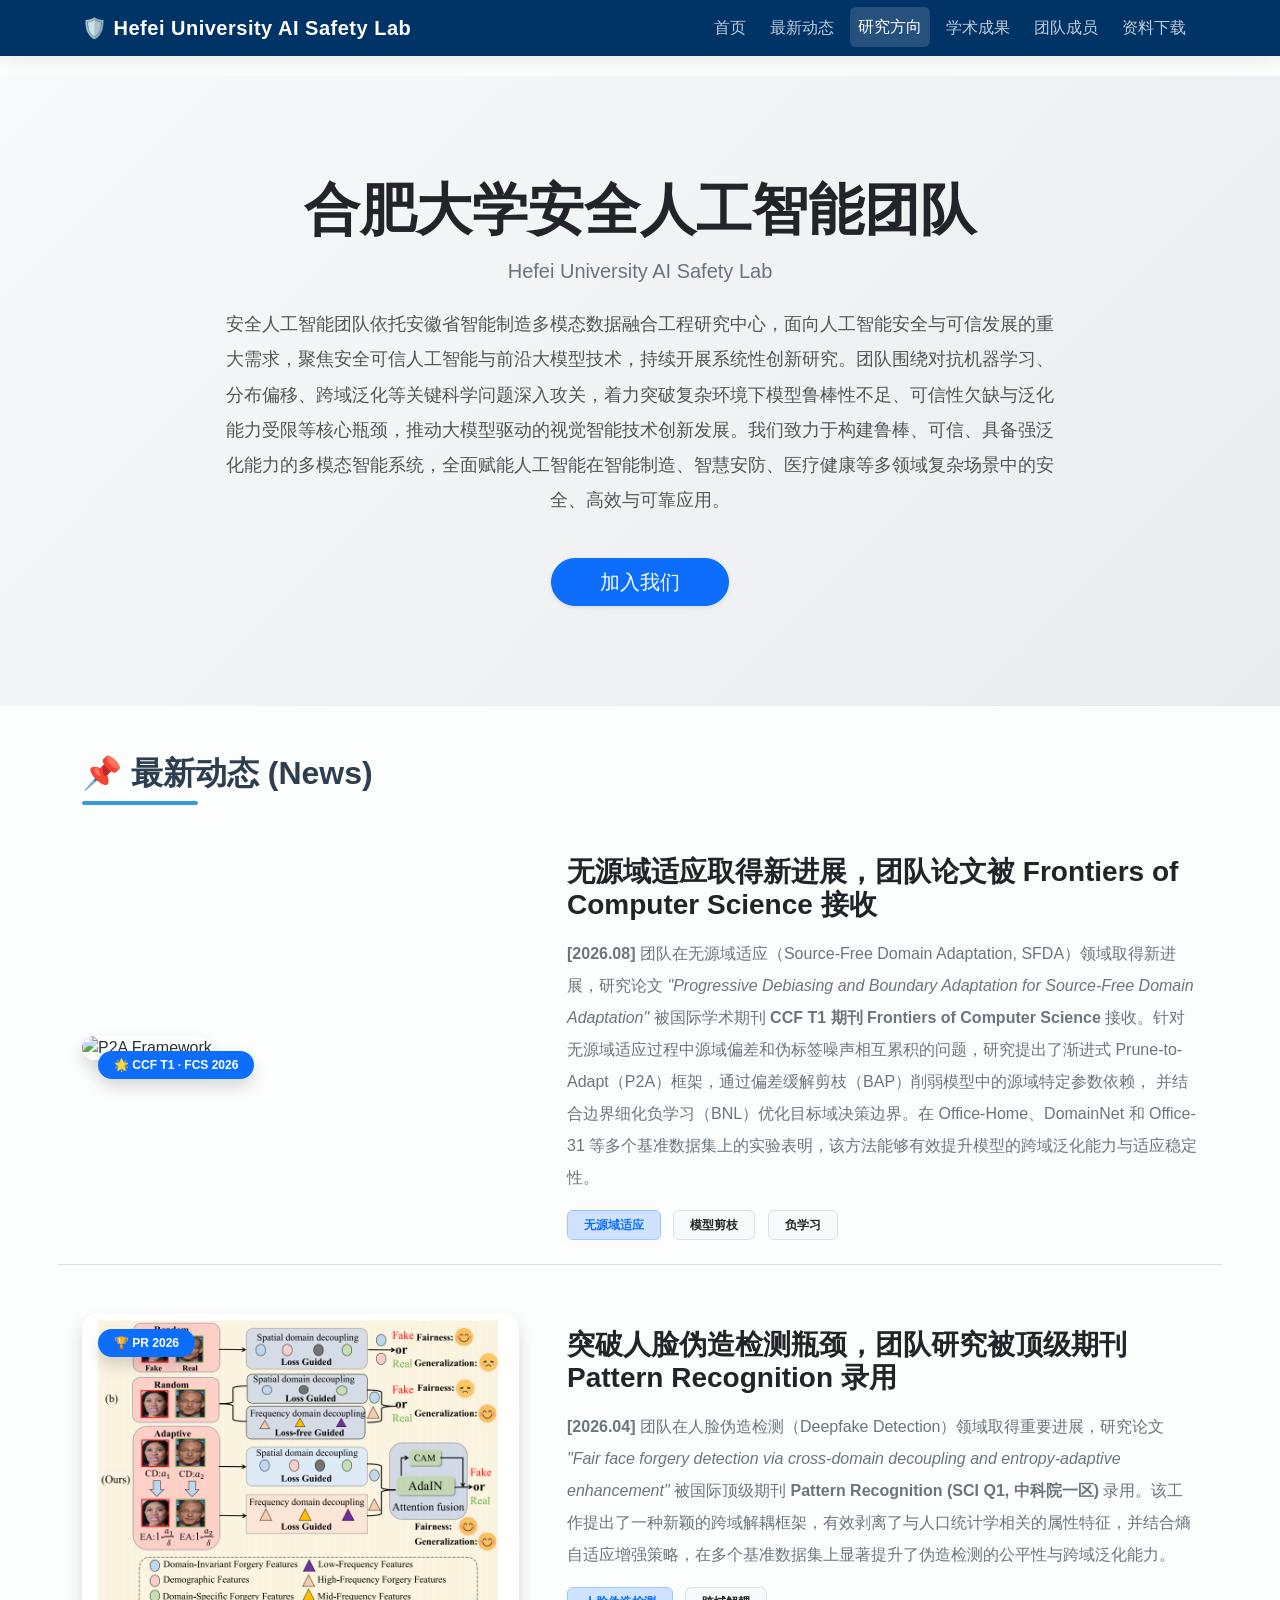
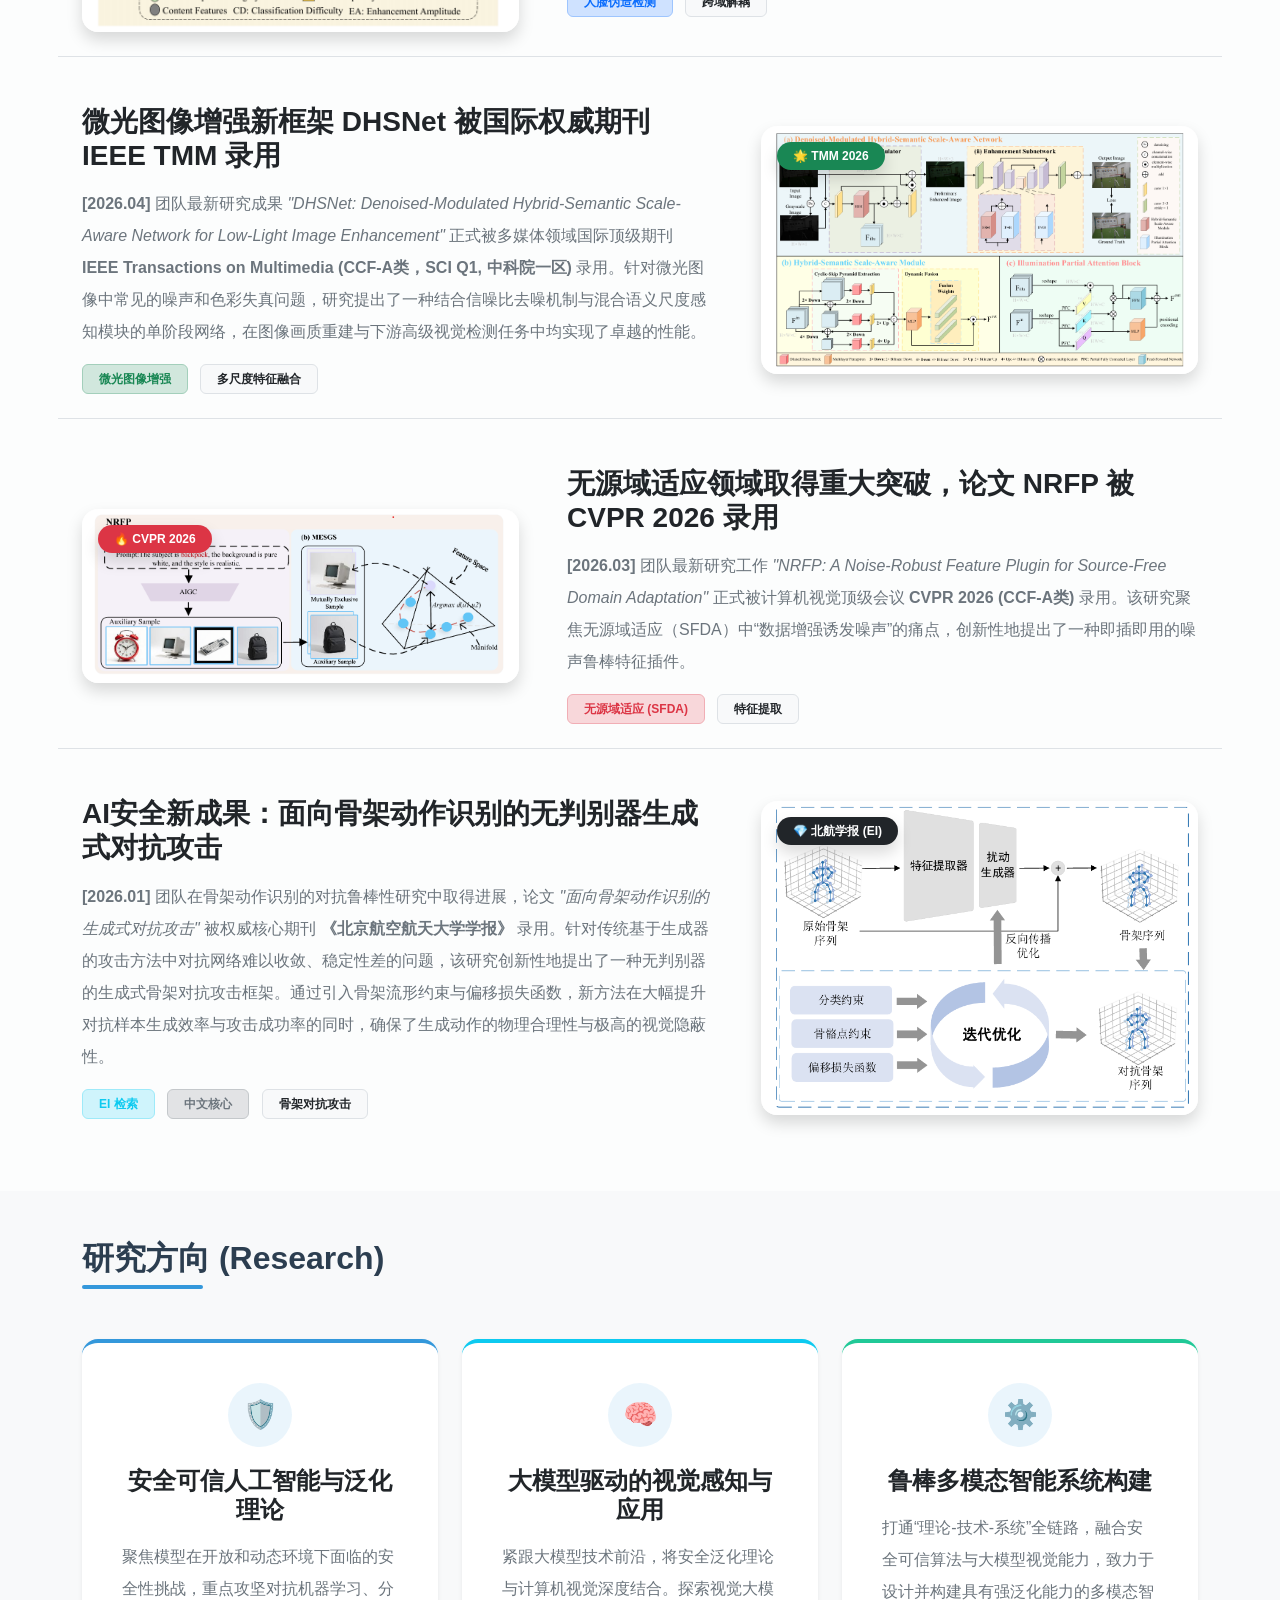
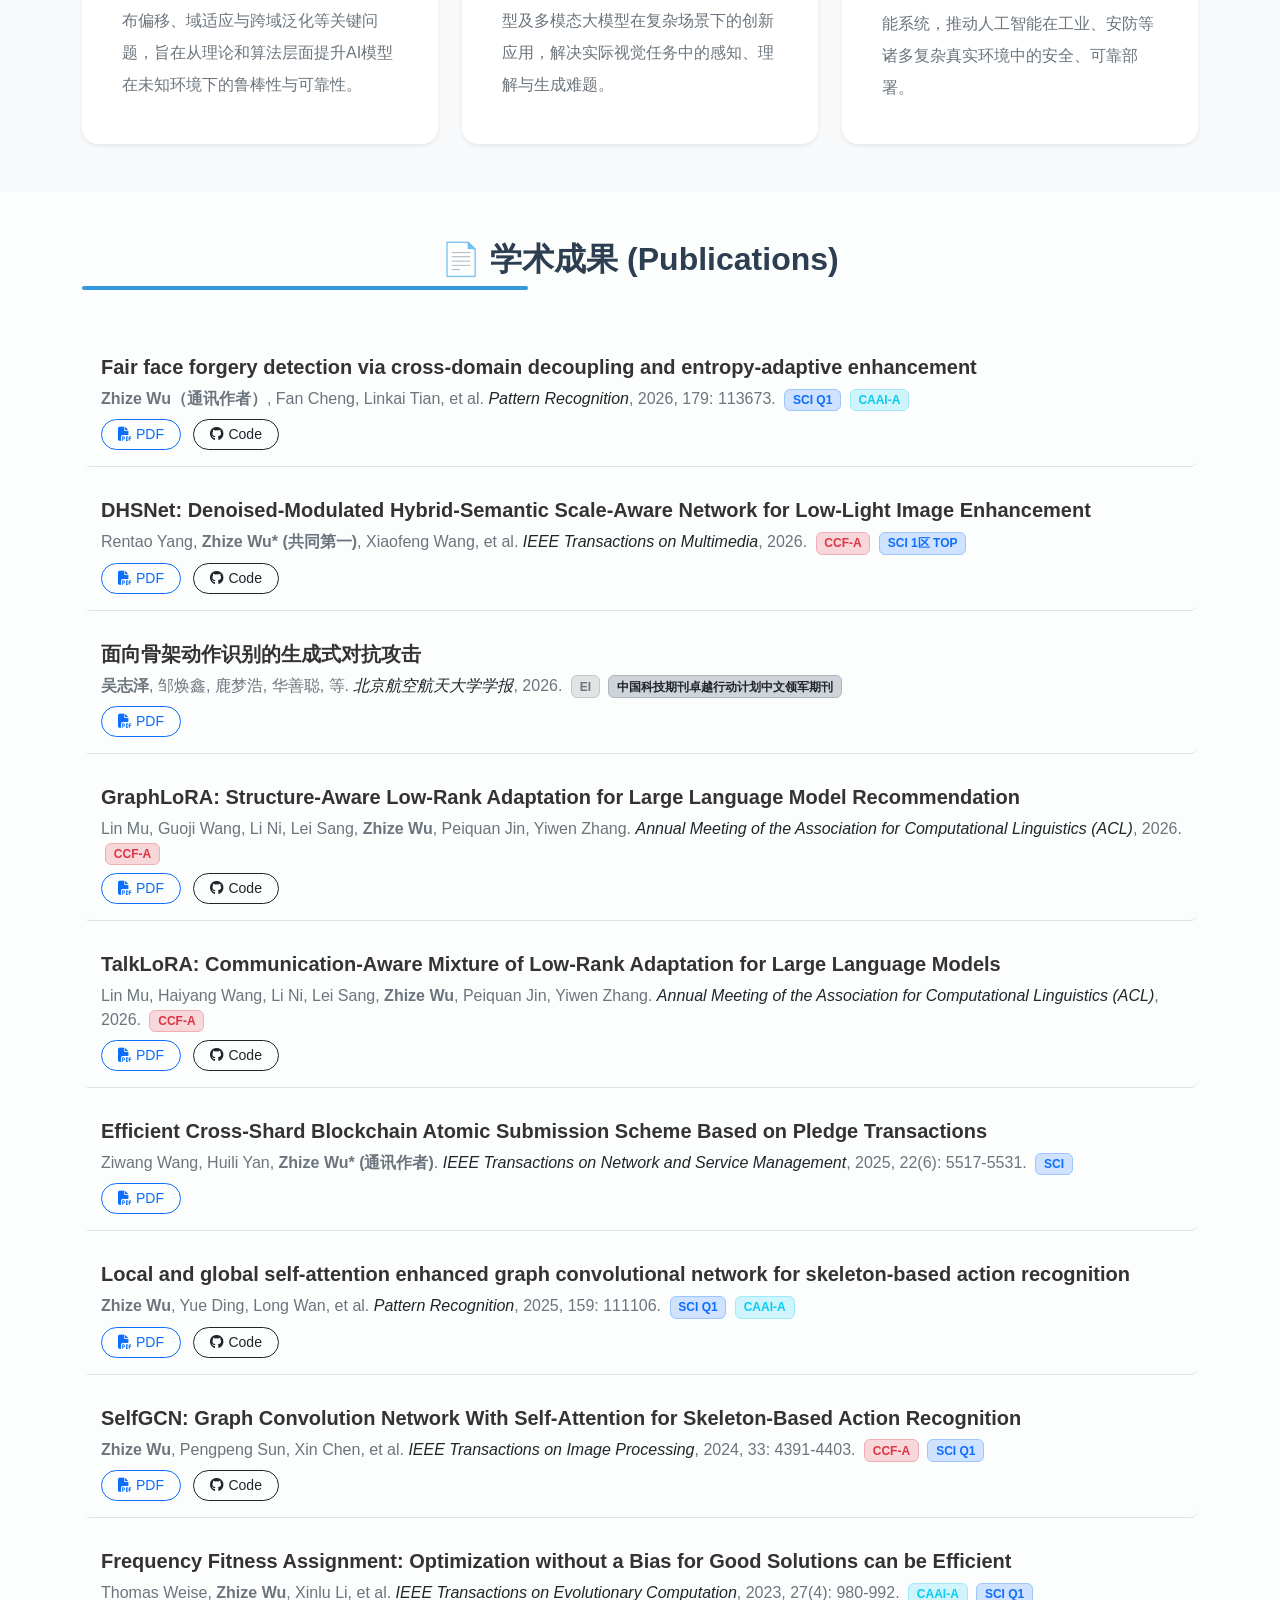
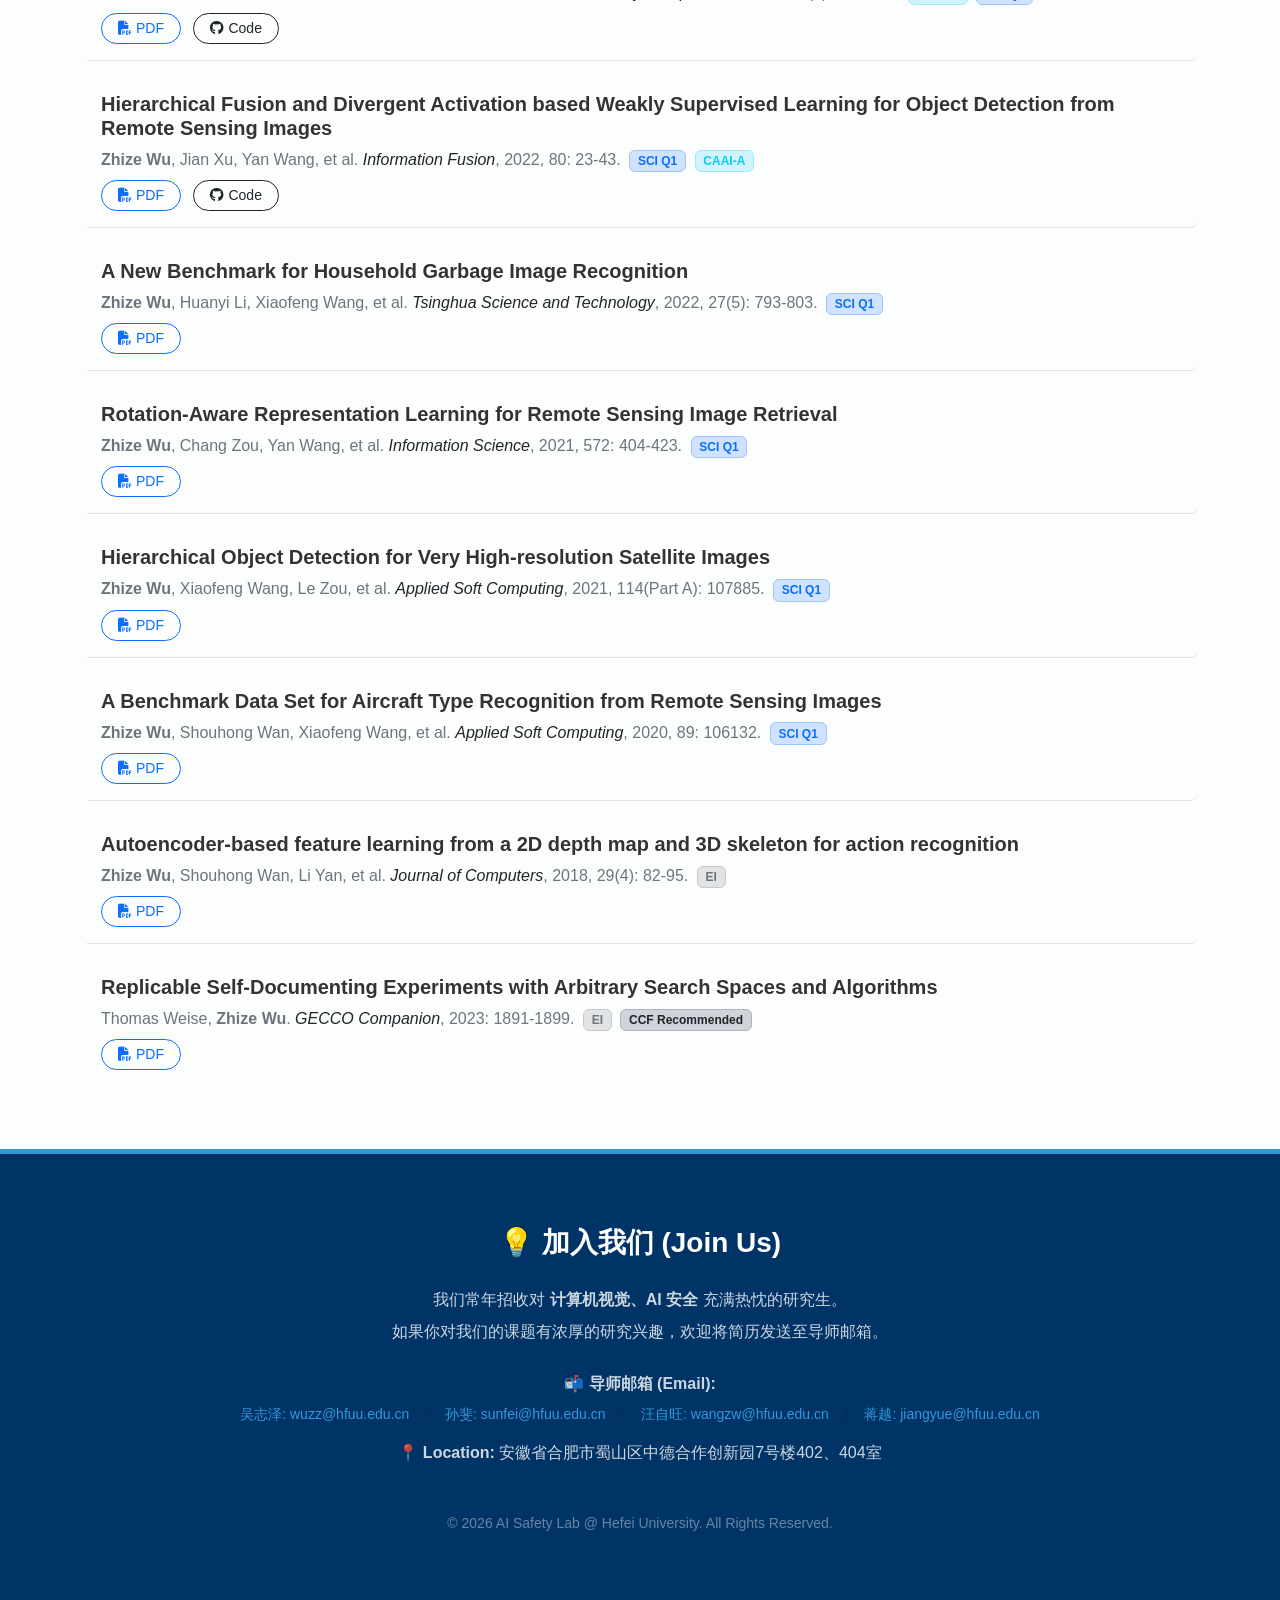
==== commit 363e31f8: "Update badge text and journal reference in index.html" ====
--- a/index.html
+++ b/index.html
@@ -74,7 +74,9 @@
         <div class="position-relative">
             <img src="assets/images/p2a-framework.png" alt="P2A Framework" class="img-fluid rounded-4 shadow">
             <div class="position-absolute top-0 start-0 m-3">
-                <span class="badge bg-primary shadow px-3 py-2 rounded-pill">🌟 FCS 2026</span>
+            <span class="badge bg-primary shadow px-3 py-2 rounded-pill">
+    🌟 CCF T1 · FCS 2026
+</span>
             </div>
         </div>
     </div>
@@ -89,7 +91,7 @@
             团队在无源域适应（Source-Free Domain Adaptation, SFDA）领域取得新进展，研究论文
             <i>"Progressive Debiasing and Boundary Adaptation for Source-Free Domain Adaptation"</i>
             被国际学术期刊
-            <strong>Frontiers of Computer Science</strong>
+           <strong>CCF T1 期刊 Frontiers of Computer Science</strong>
             接收。针对无源域适应过程中源域偏差和伪标签噪声相互累积的问题，研究提出了渐进式
             Prune-to-Adapt（P2A）框架，通过偏差缓解剪枝（BAP）削弱模型中的源域特定参数依赖，
             并结合边界细化负学习（BNL）优化目标域决策边界。在 Office-Home、DomainNet 和
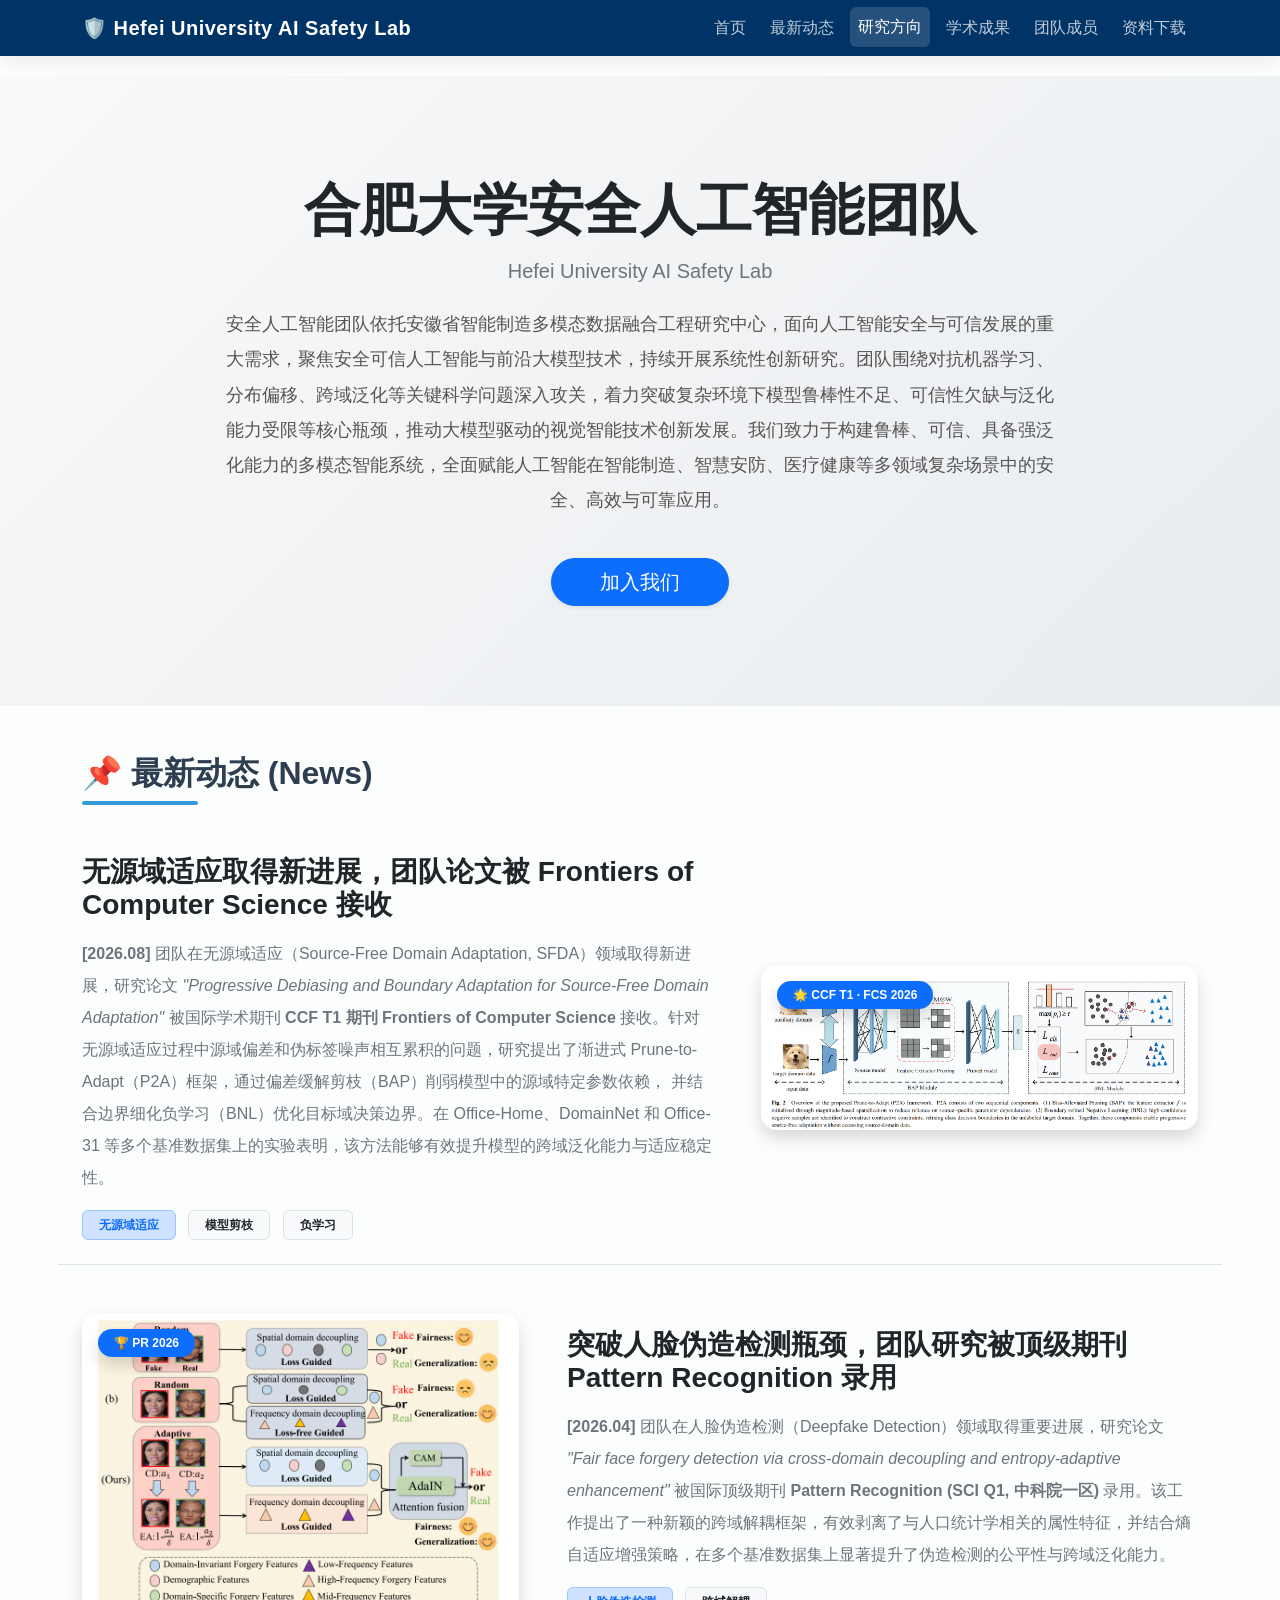
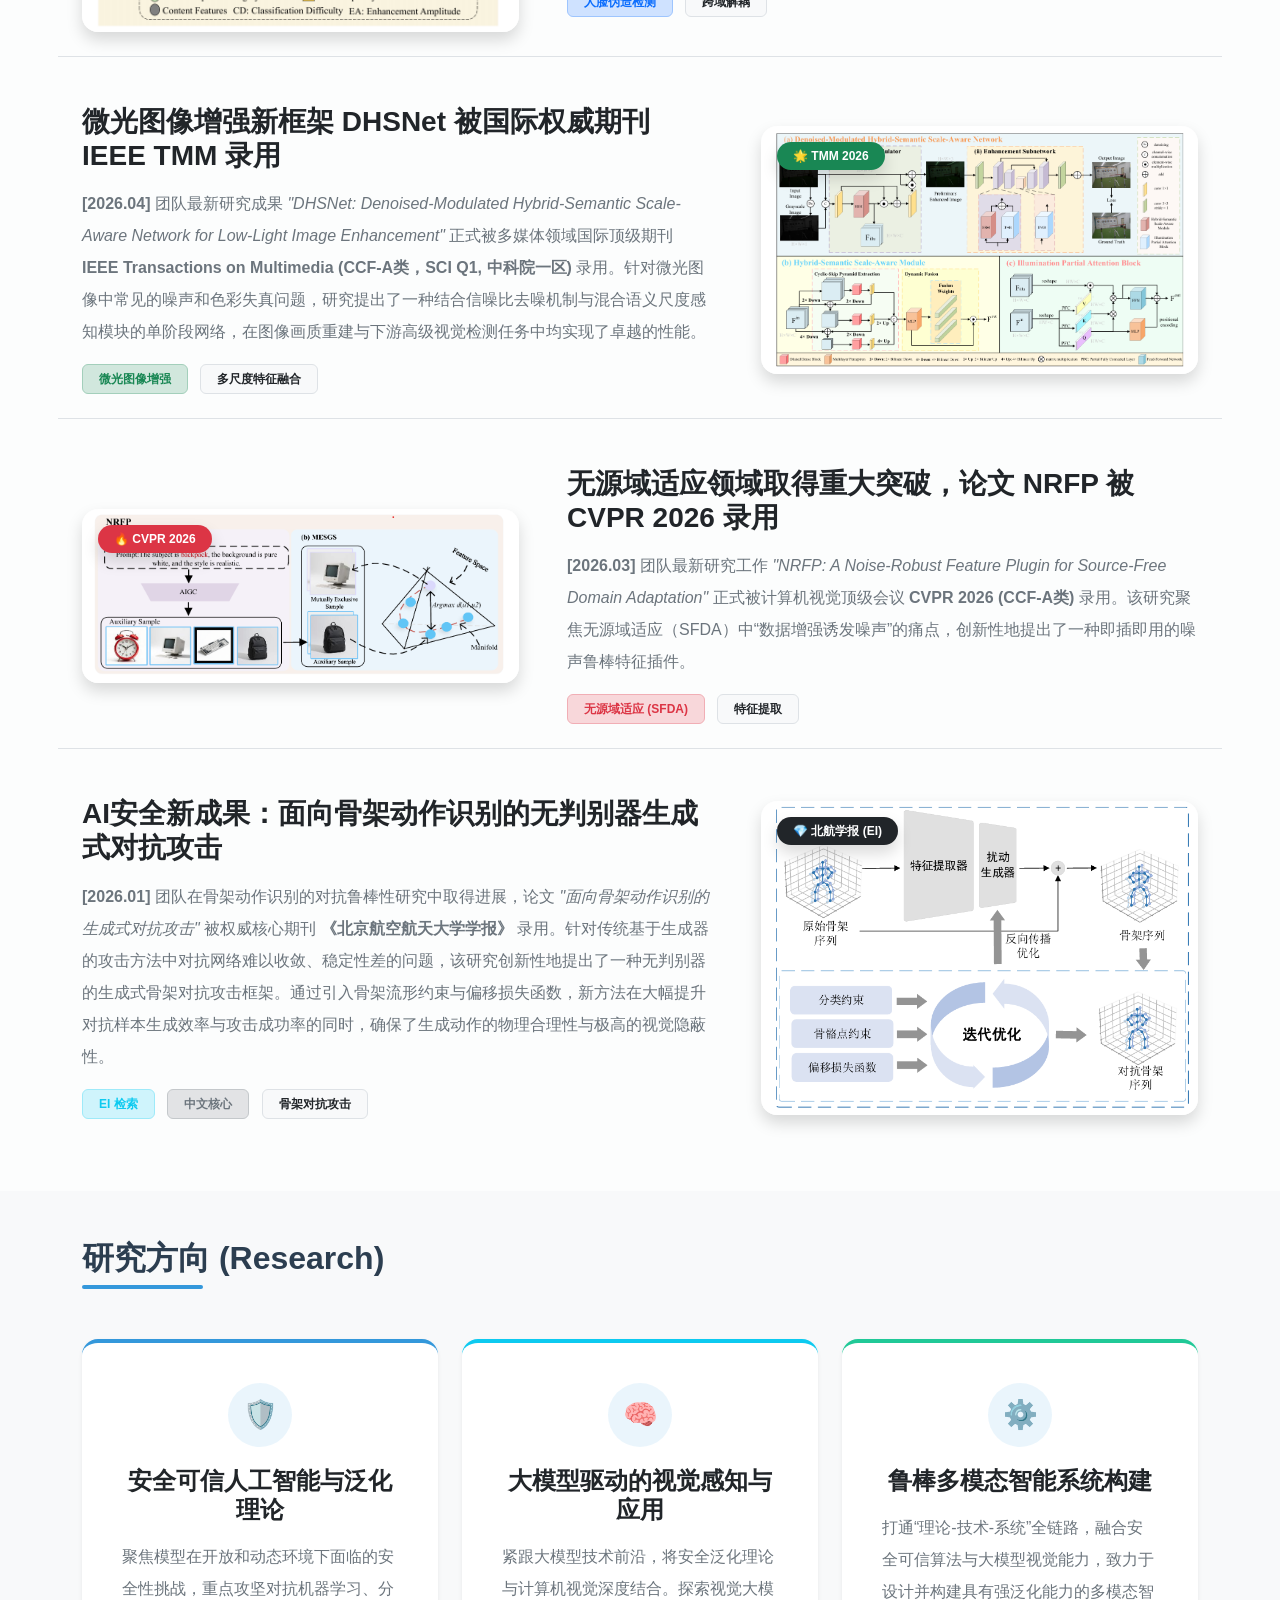
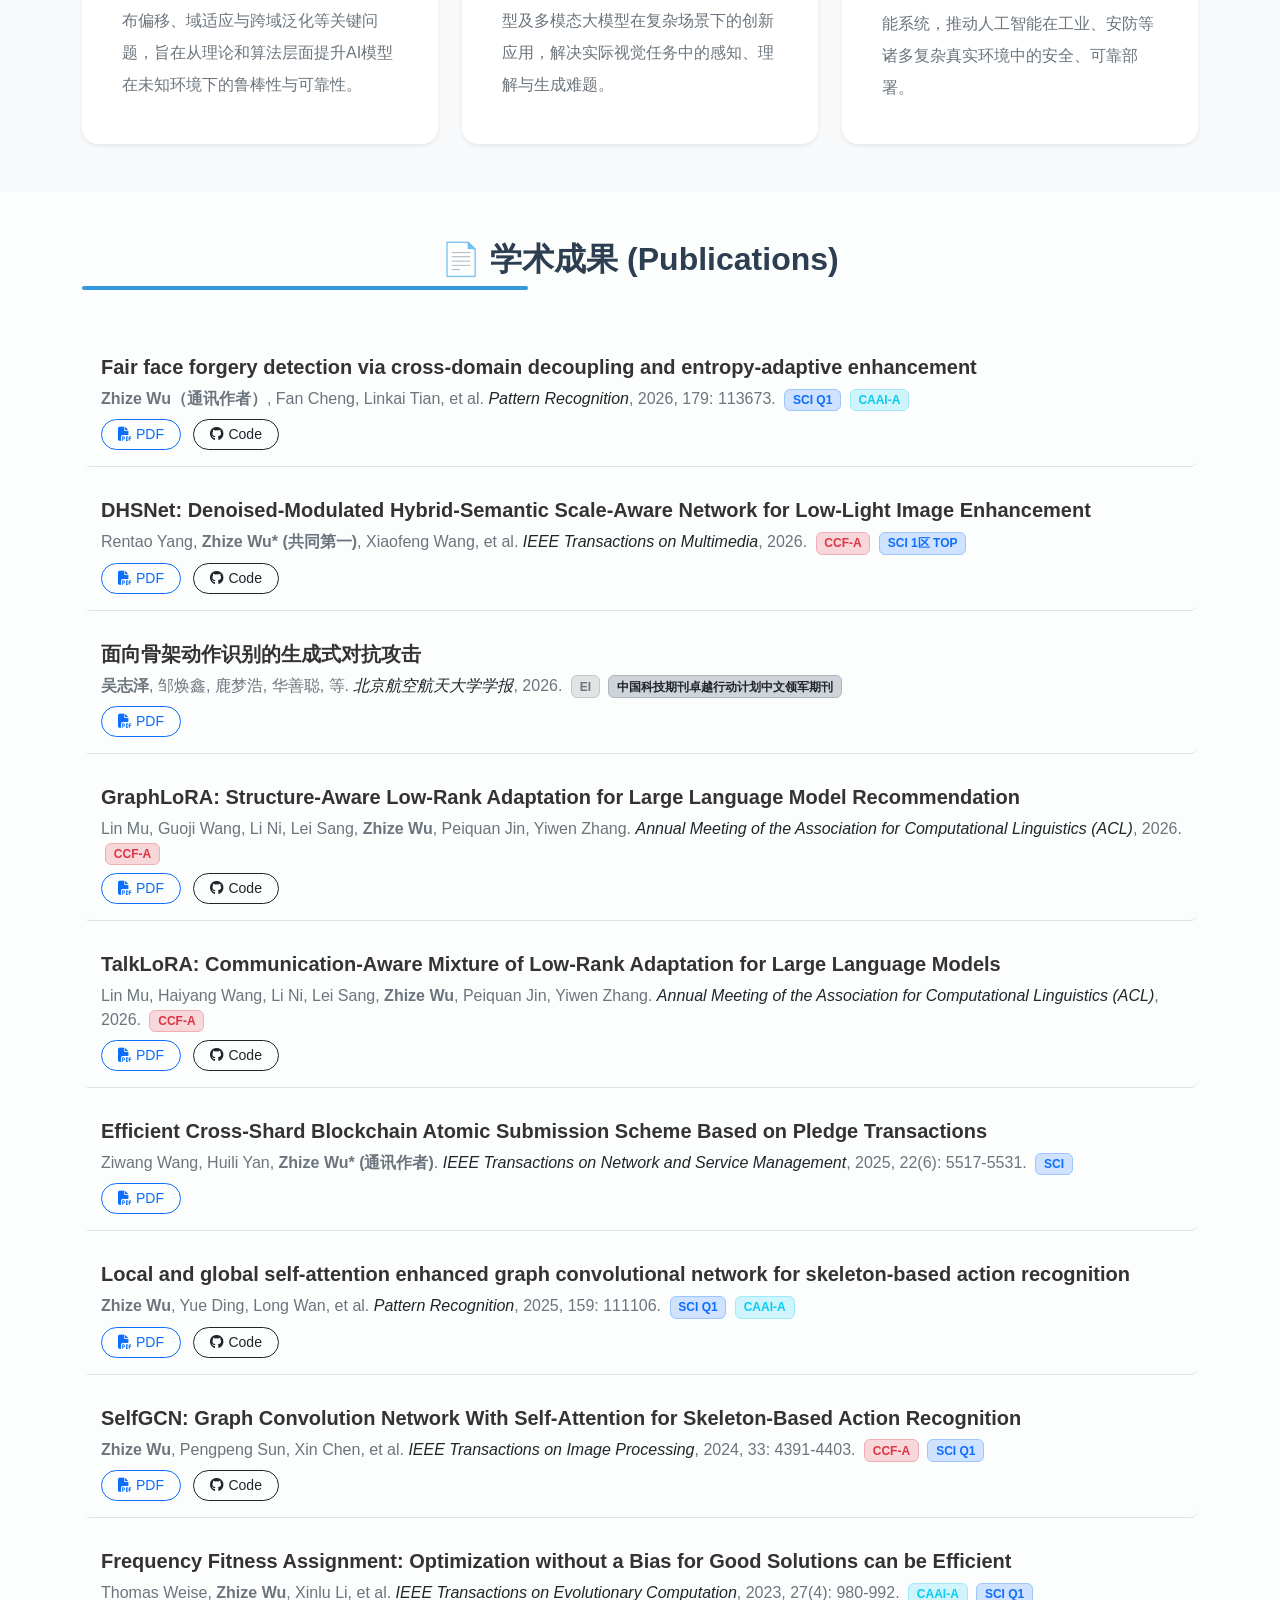
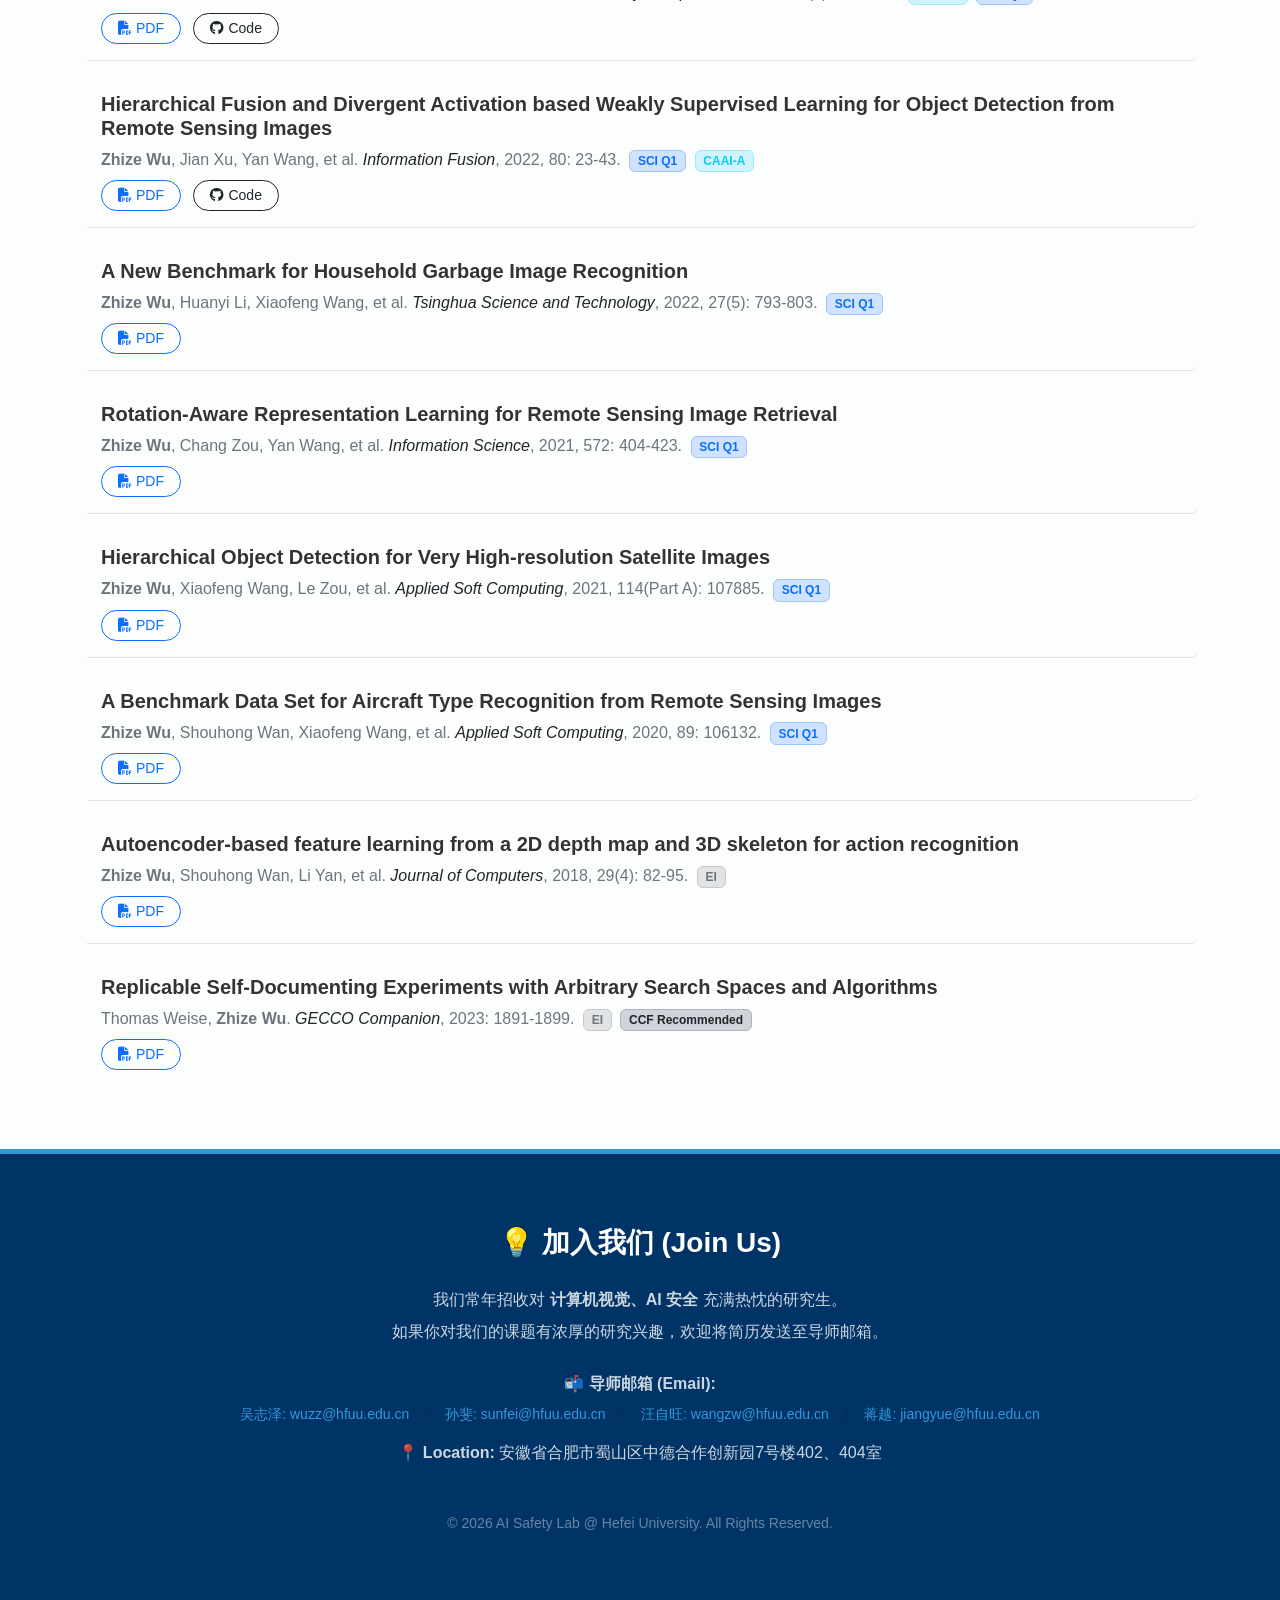
==== commit e63e3bd4: "Update index.html" ====
--- a/index.html
+++ b/index.html
@@ -69,10 +69,10 @@
     <section id="news" class="container py-5 reveal-up">
         <h2 class="section-title">📌 最新动态 (News)</h2>
 
-        <div class="row g-5 align-items-center mb-5 pb-4 border-bottom">
+        <div class="row g-5 align-items-center flex-md-row-reverse mb-5 pb-4 border-bottom">
     <div class="col-md-5">
         <div class="position-relative">
-            <img src="assets/images/p2a-framework.png" alt="P2A Framework" class="img-fluid rounded-4 shadow">
+            <img src="assets/images/Progressive Debiasing.png" alt="P2A Framework" class="img-fluid rounded-4 shadow">
             <div class="position-absolute top-0 start-0 m-3">
             <span class="badge bg-primary shadow px-3 py-2 rounded-pill">
     🌟 CCF T1 · FCS 2026
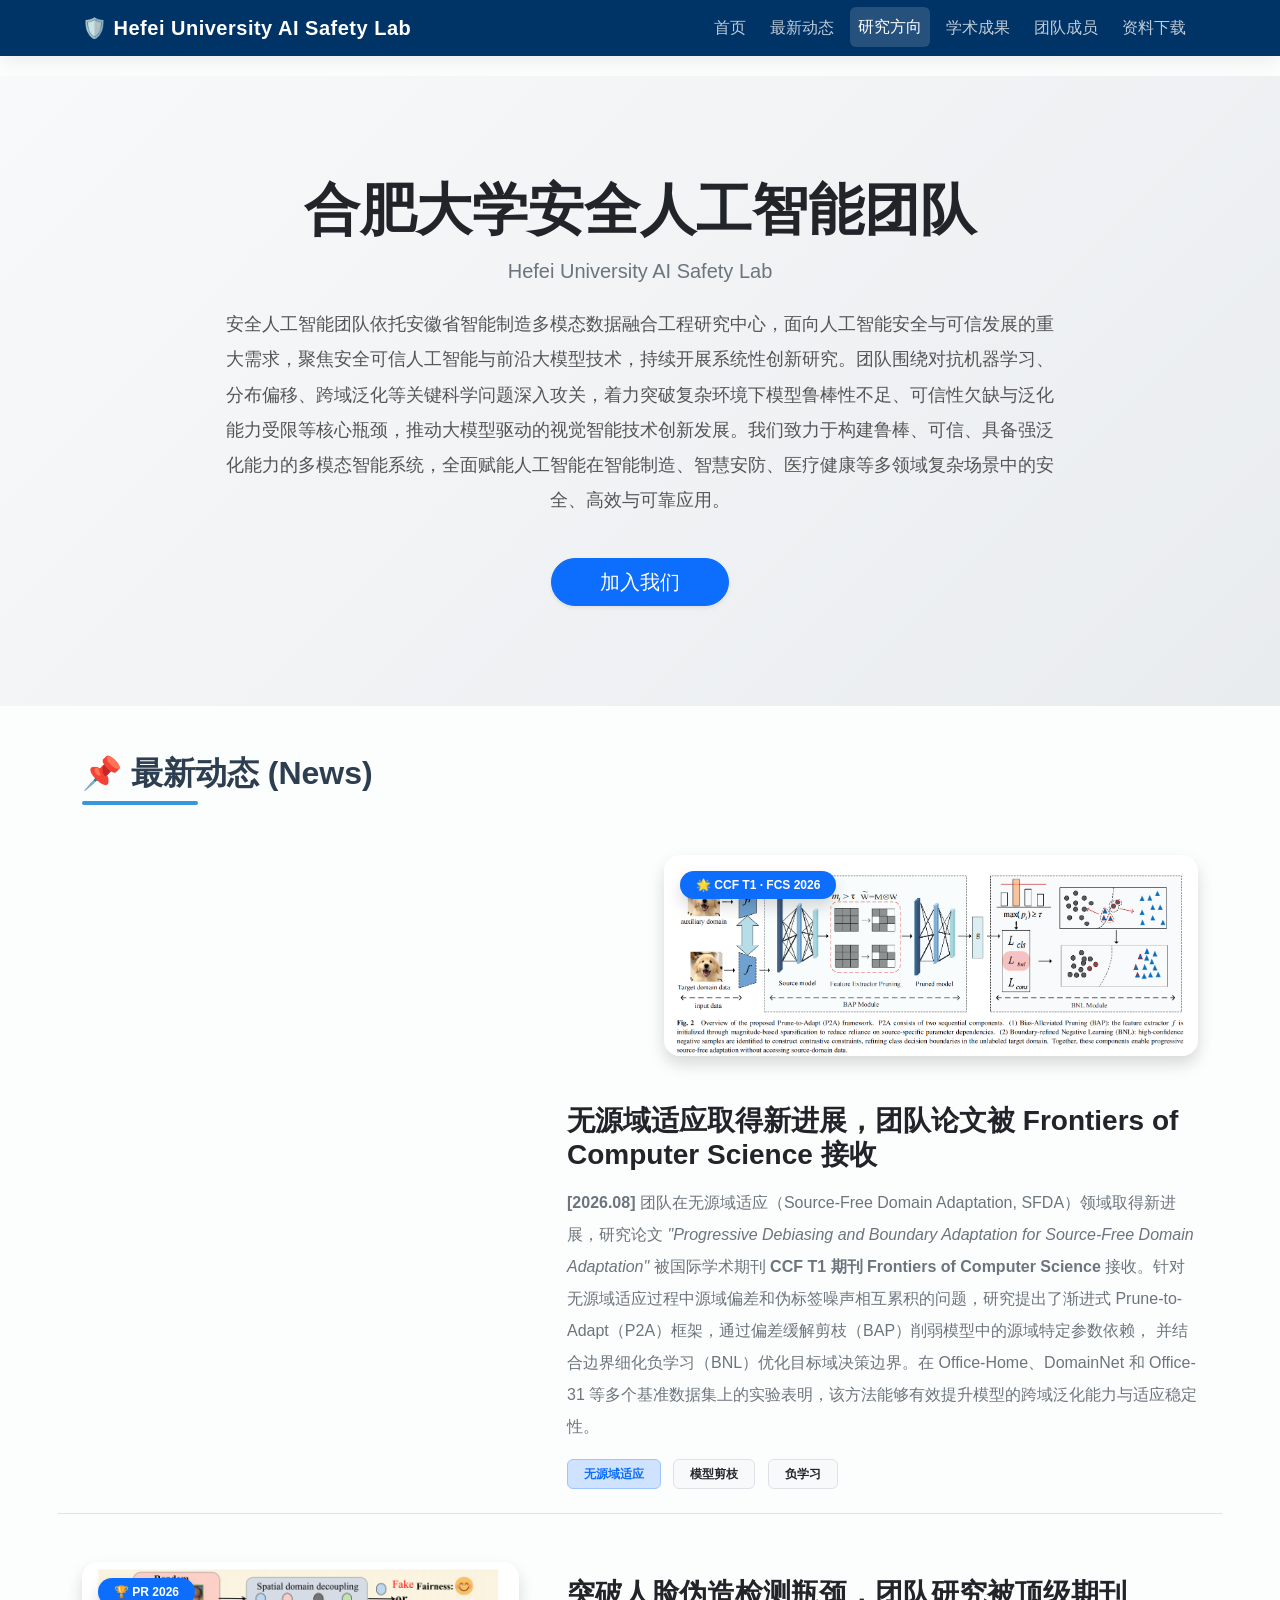
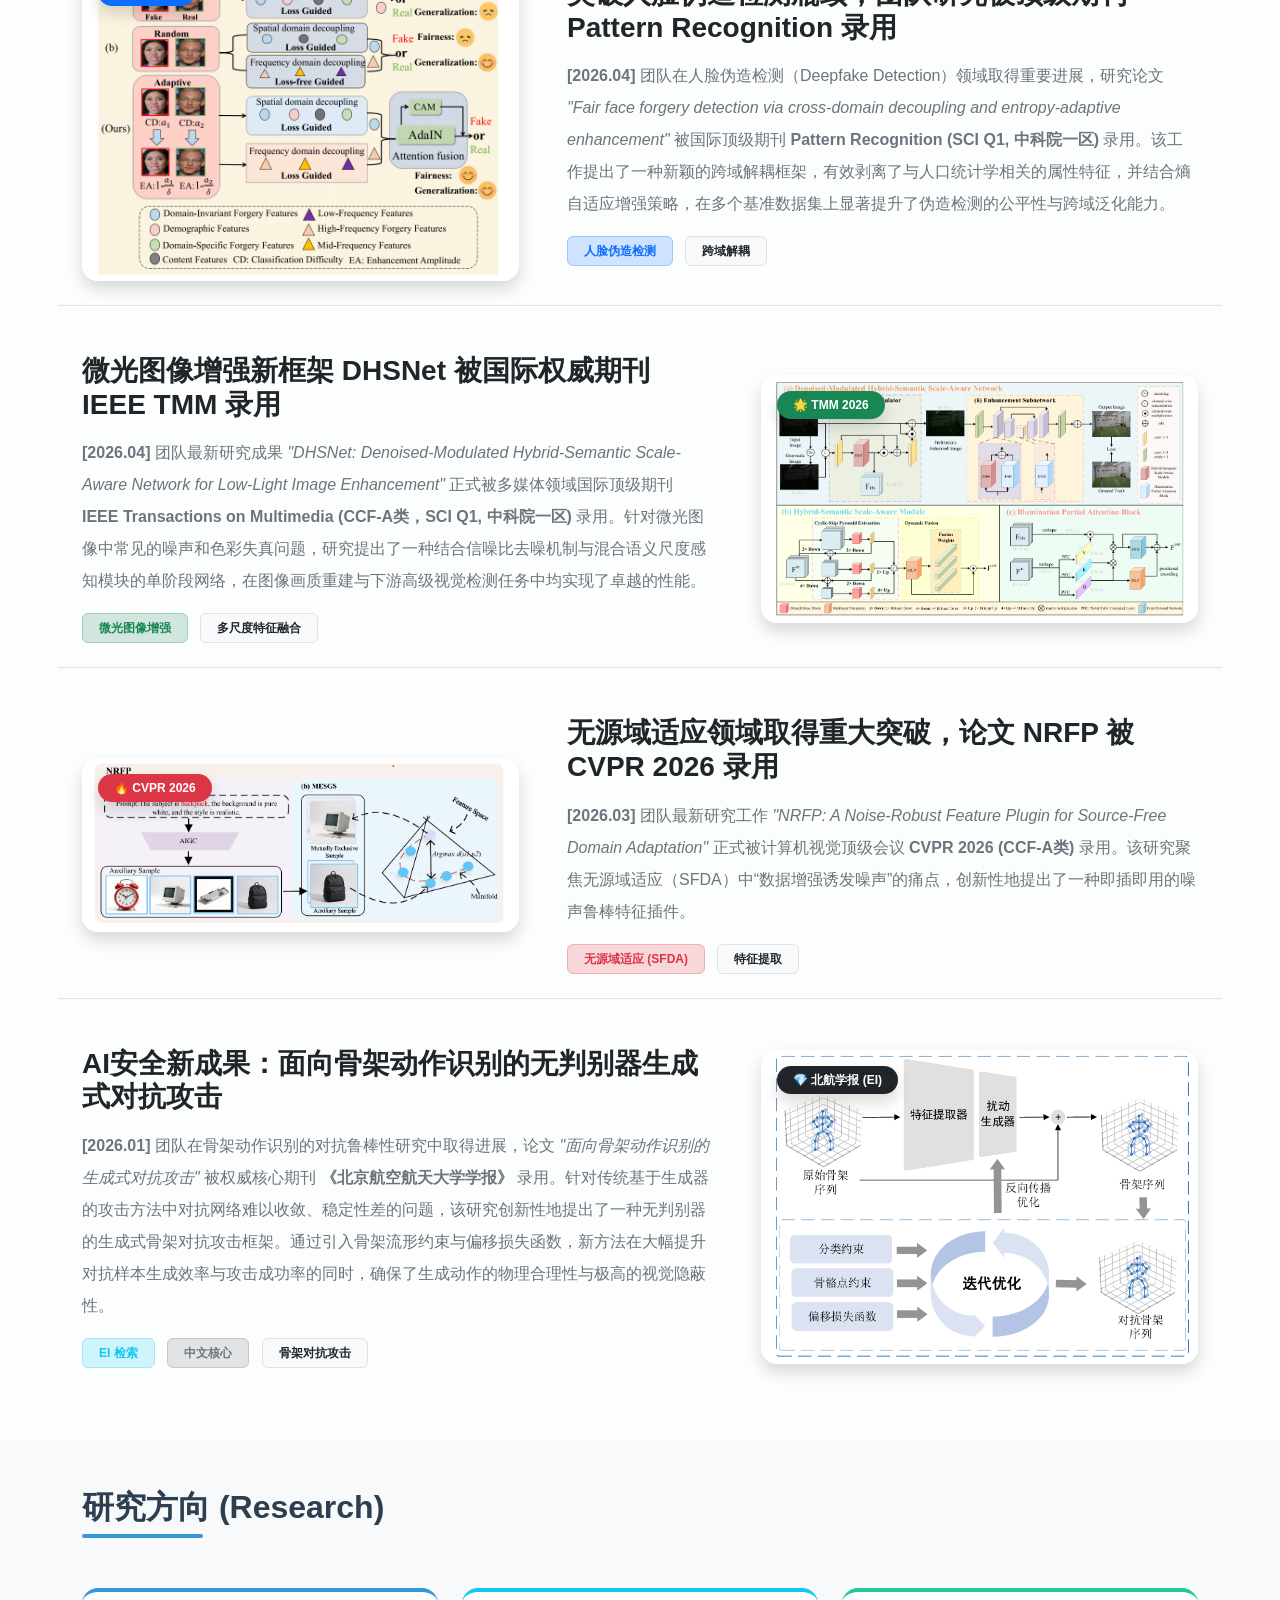
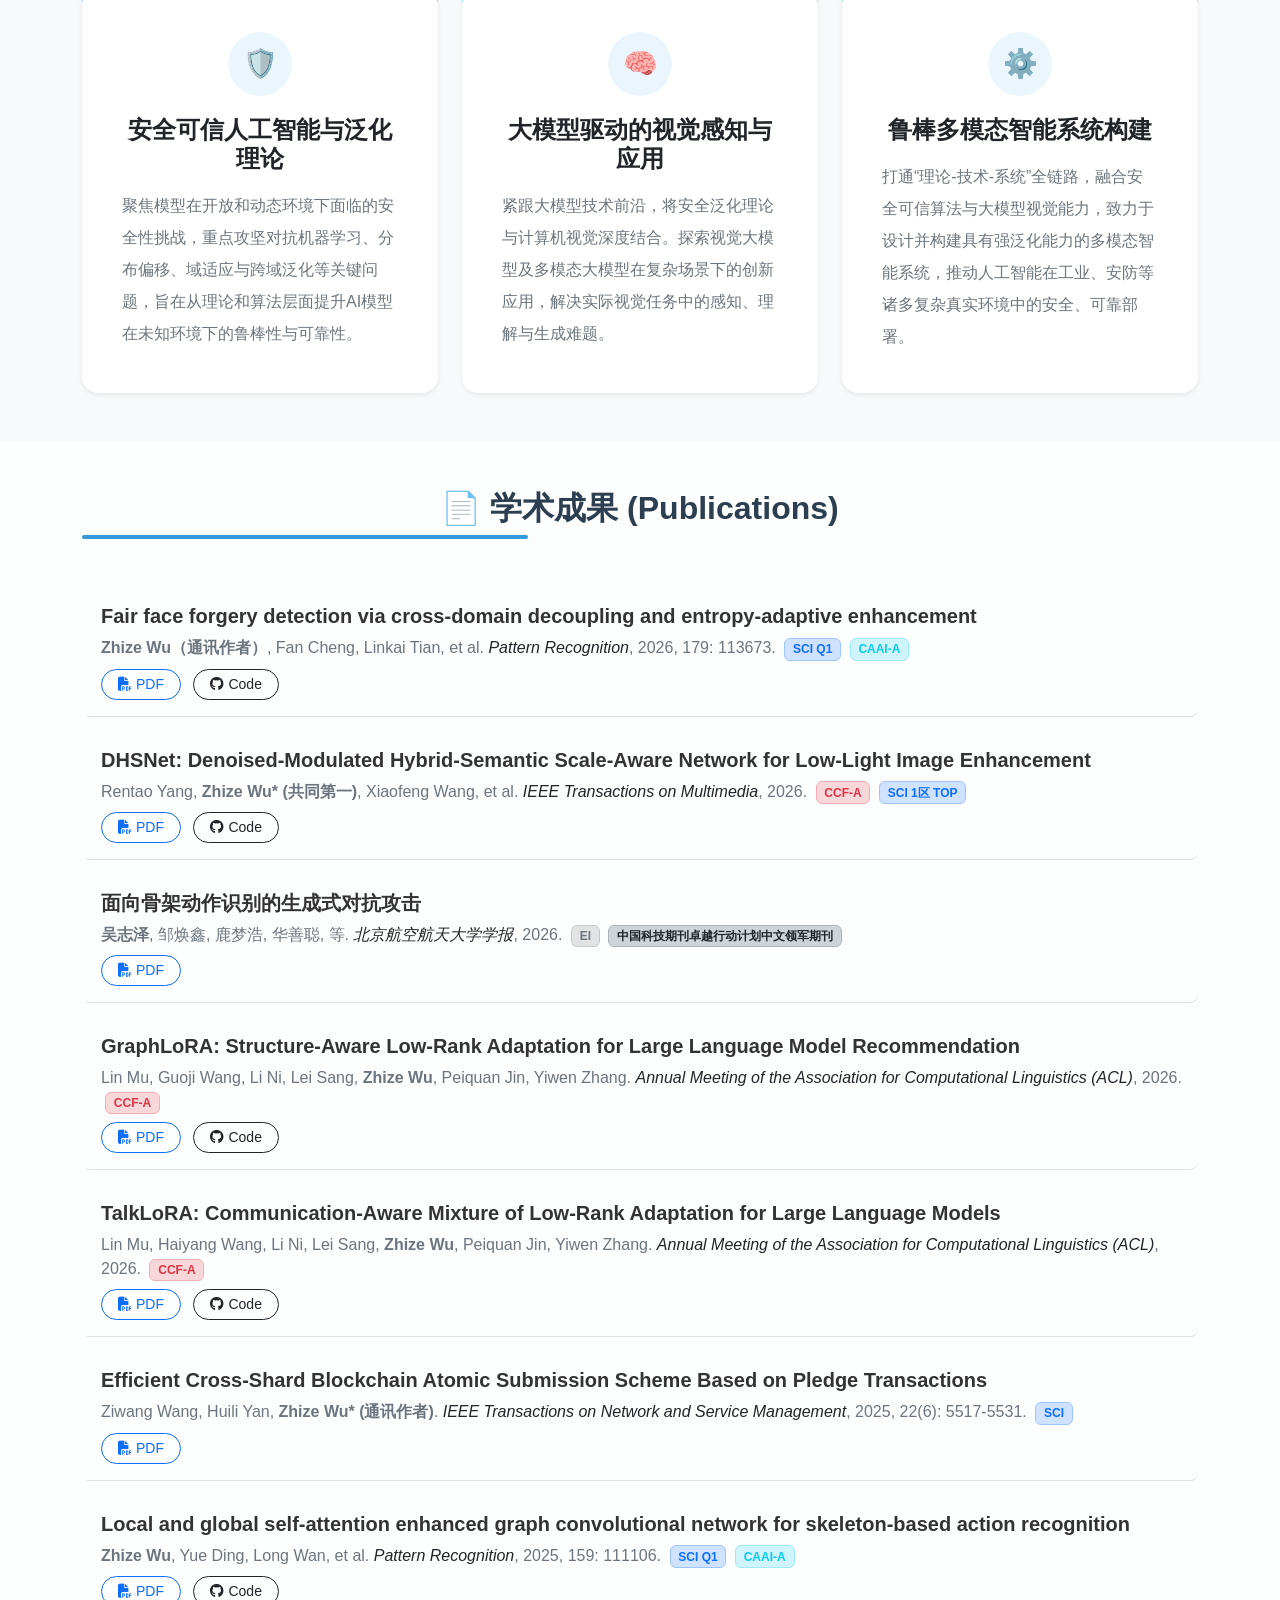
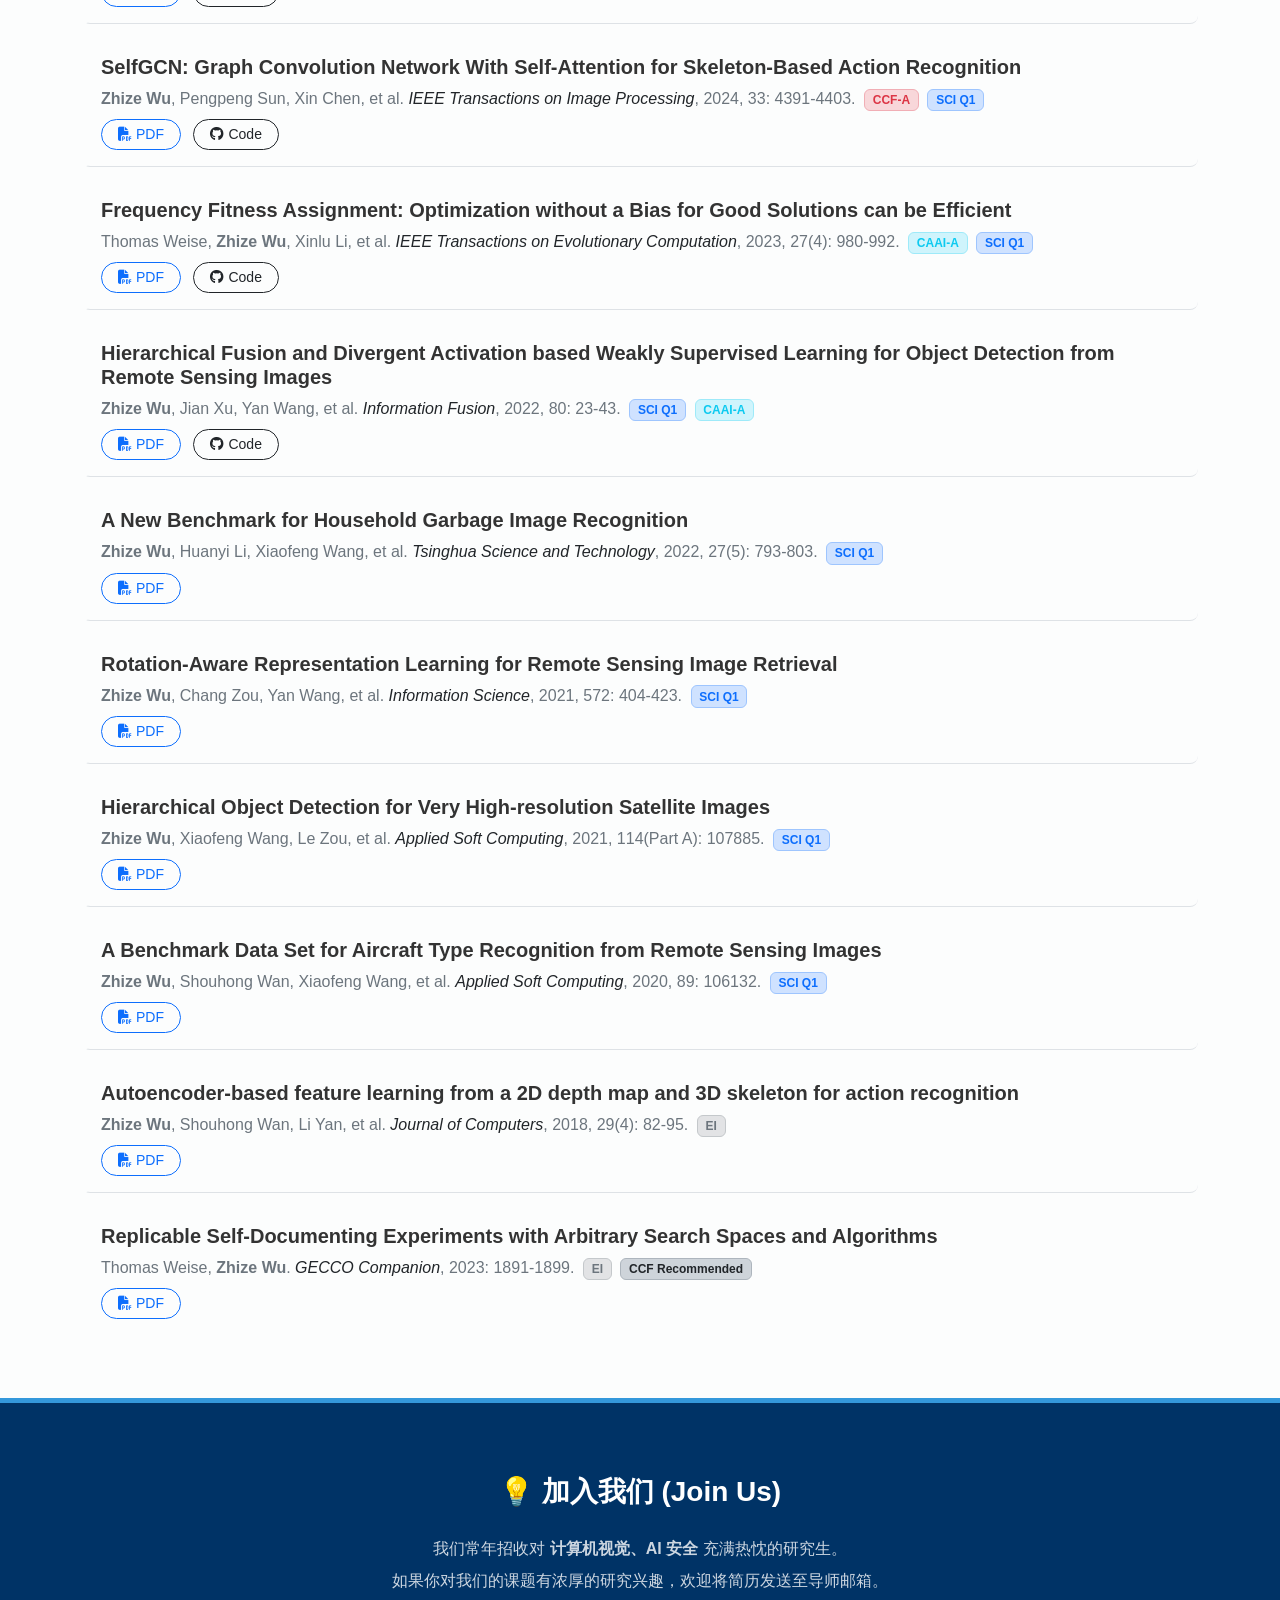
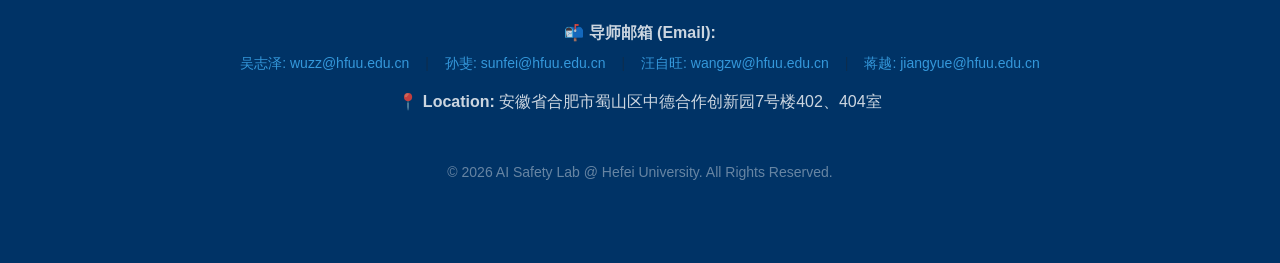
==== commit b7dd1112: "Update index.html" ====
--- a/index.html
+++ b/index.html
@@ -70,7 +70,7 @@
         <h2 class="section-title">📌 最新动态 (News)</h2>
 
         <div class="row g-5 align-items-center flex-md-row-reverse mb-5 pb-4 border-bottom">
-    <div class="col-md-5">
+    <div class="col-md-6">
         <div class="position-relative">
             <img src="assets/images/Progressive Debiasing.png" alt="P2A Framework" class="img-fluid rounded-4 shadow">
             <div class="position-absolute top-0 start-0 m-3">
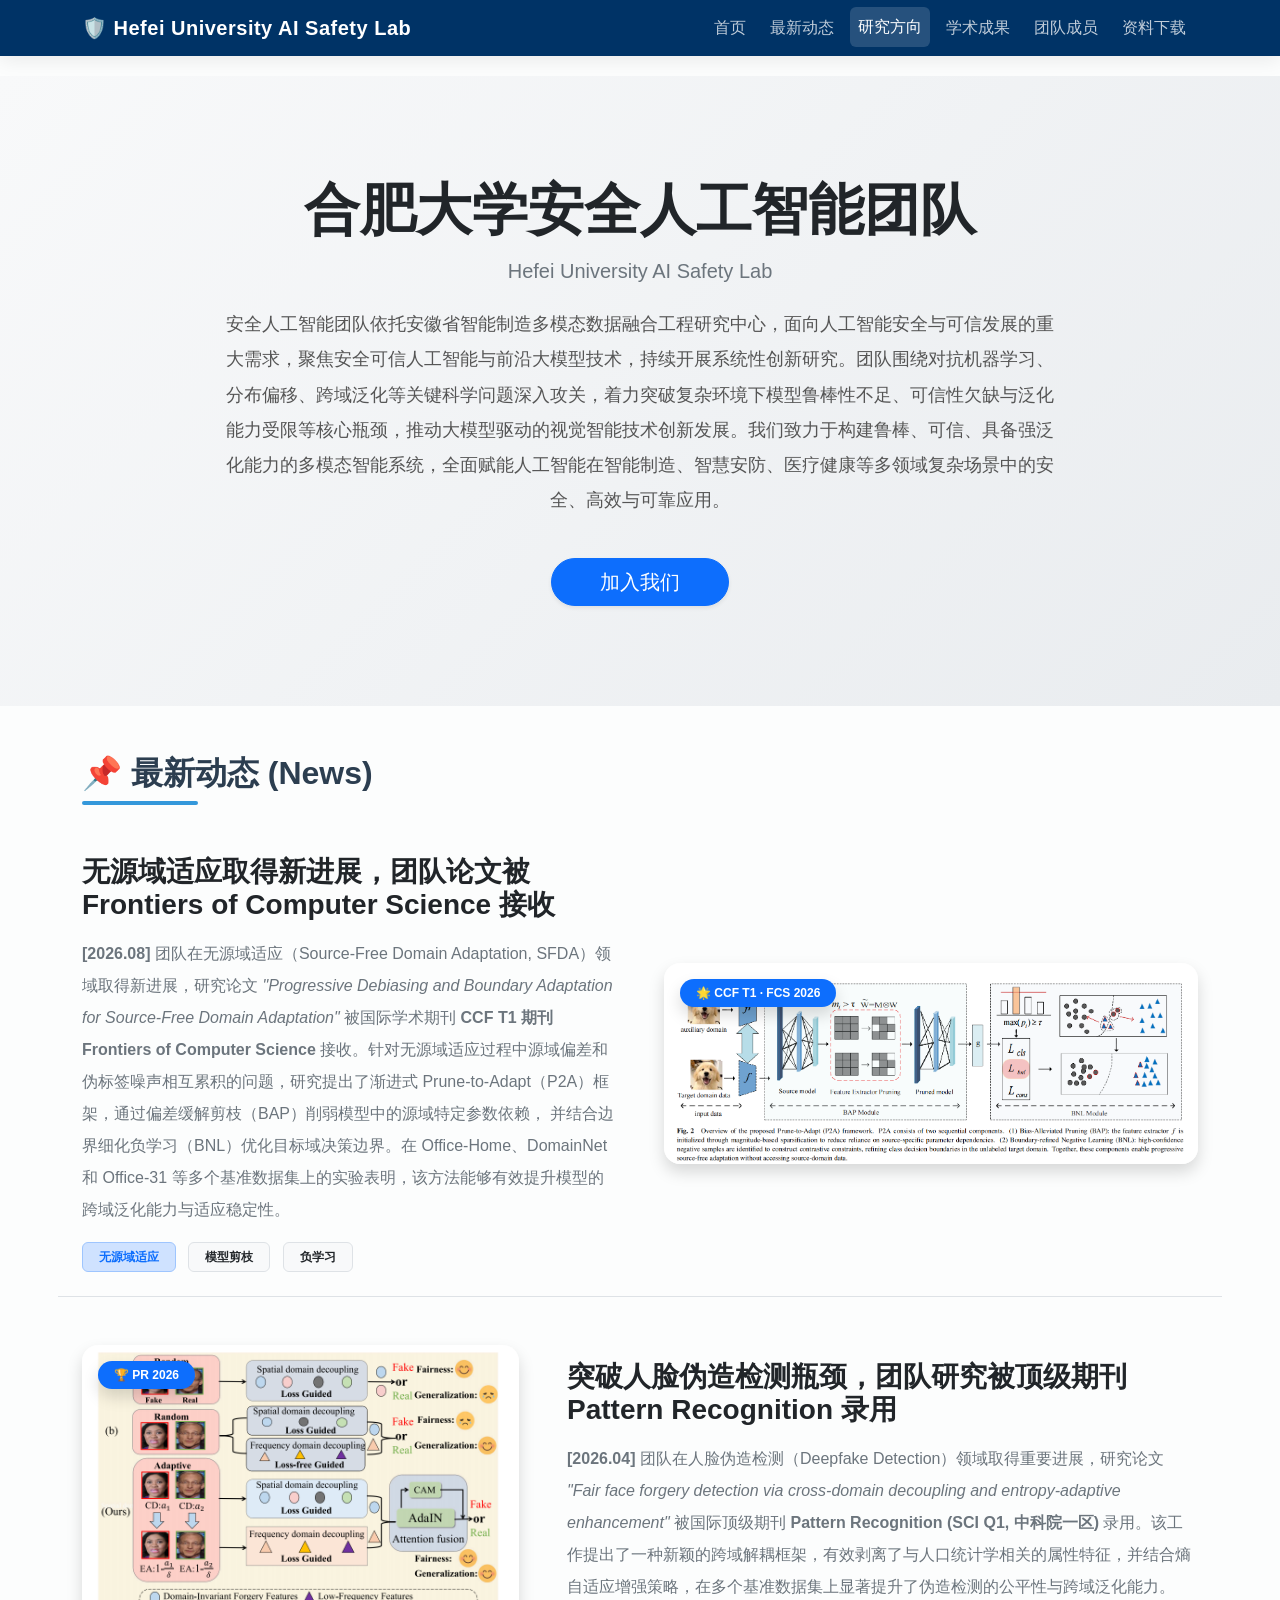
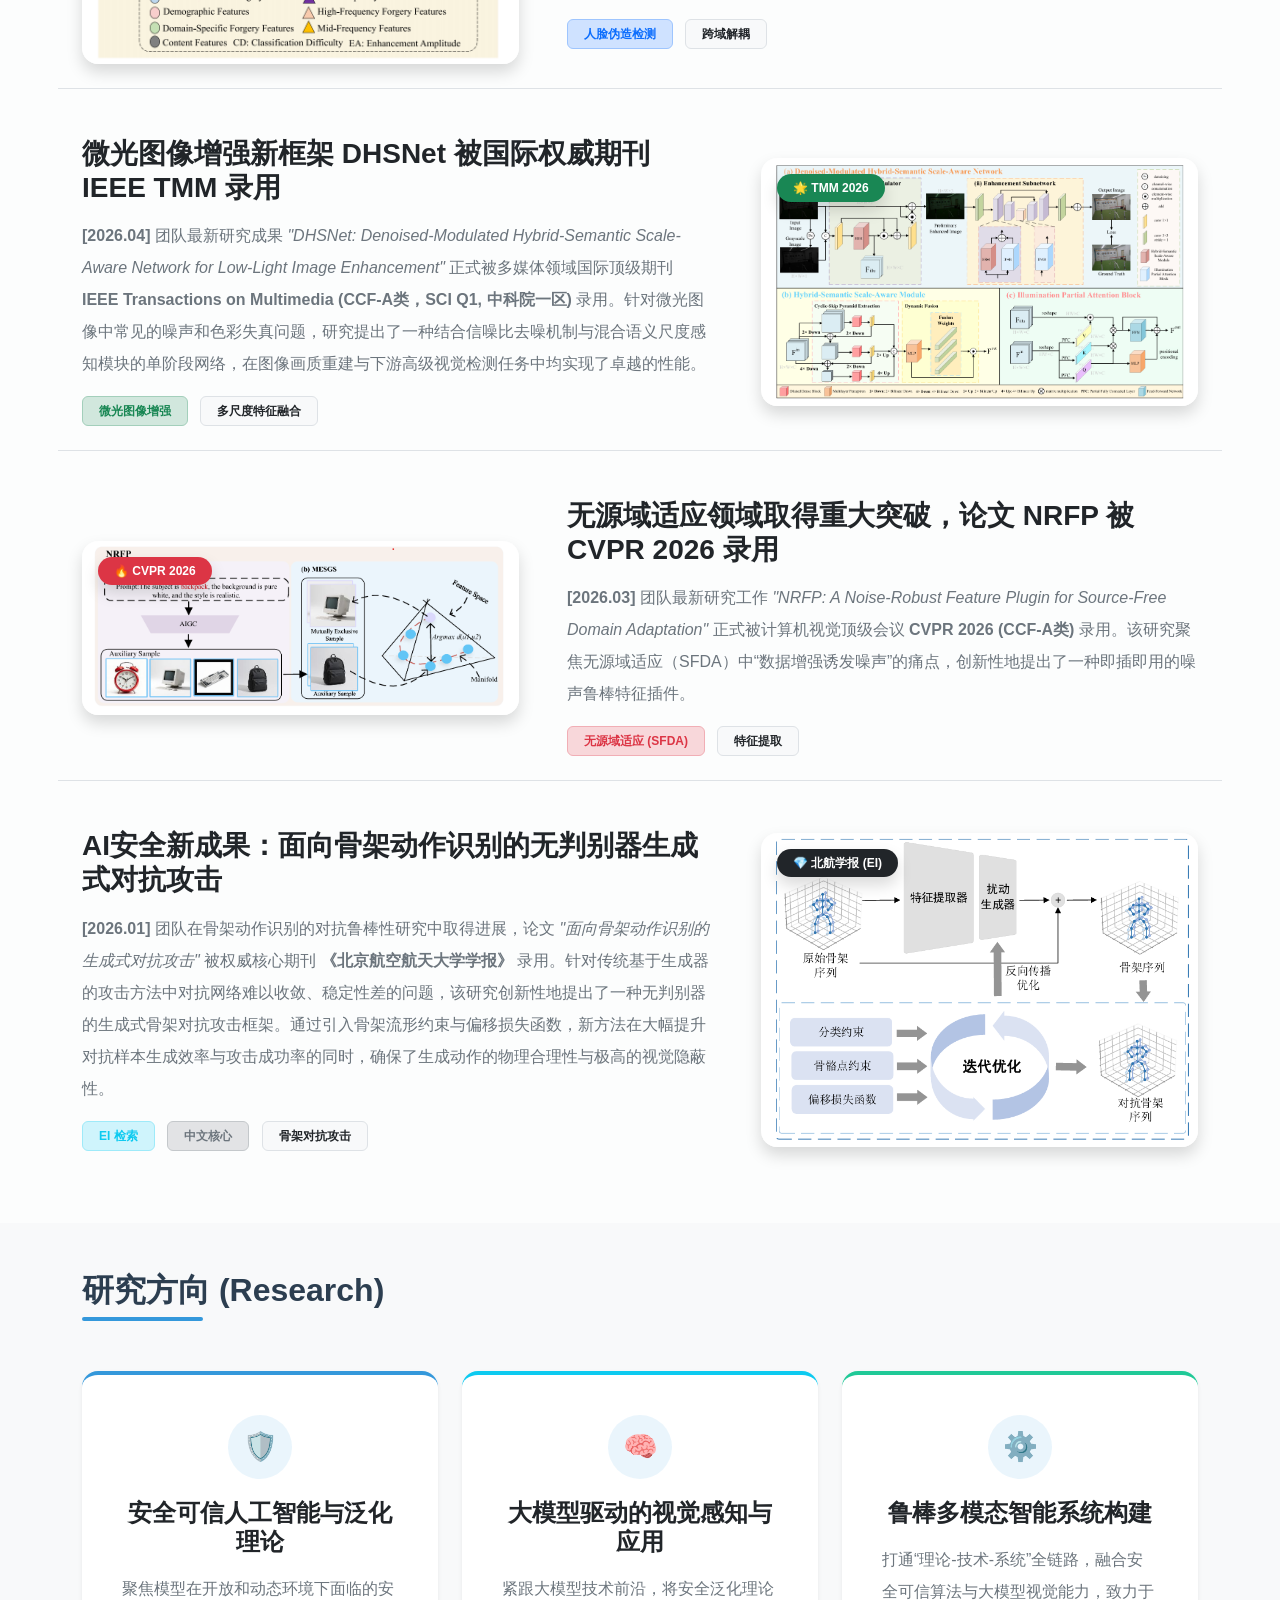
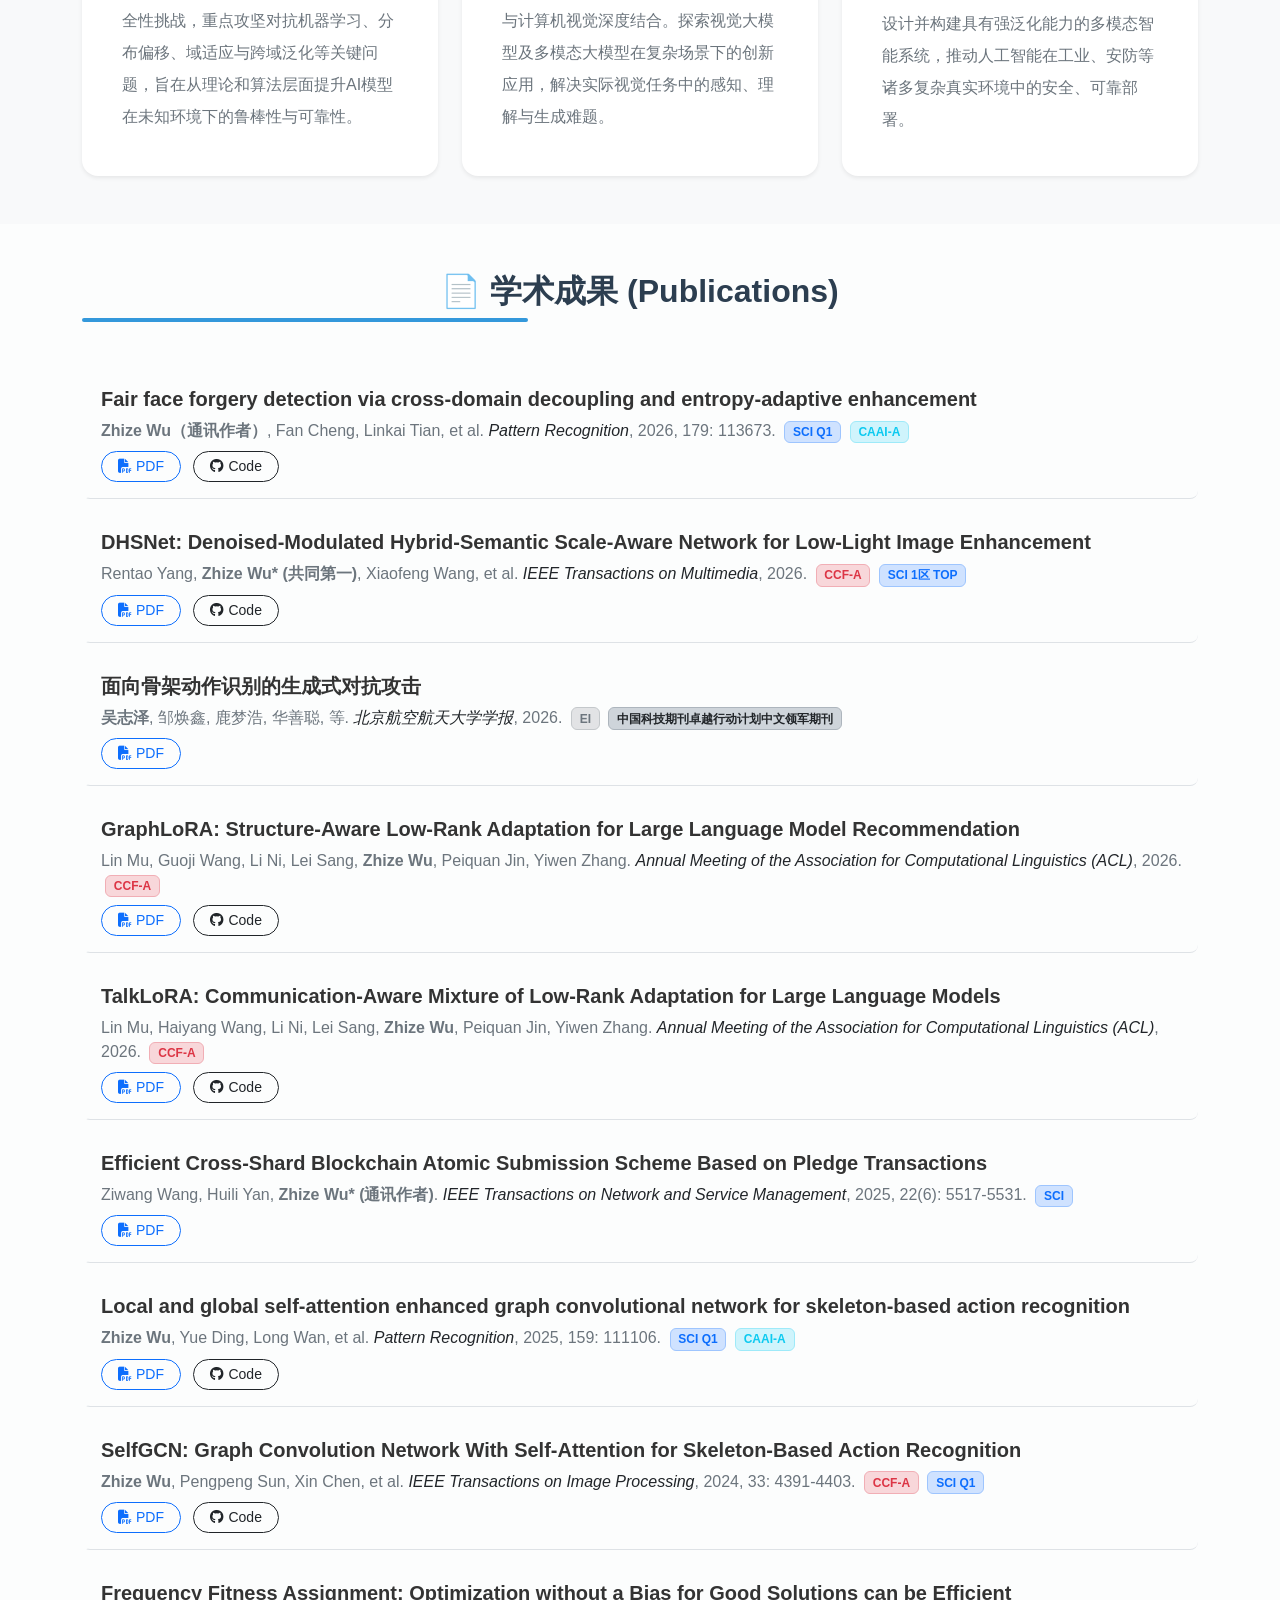
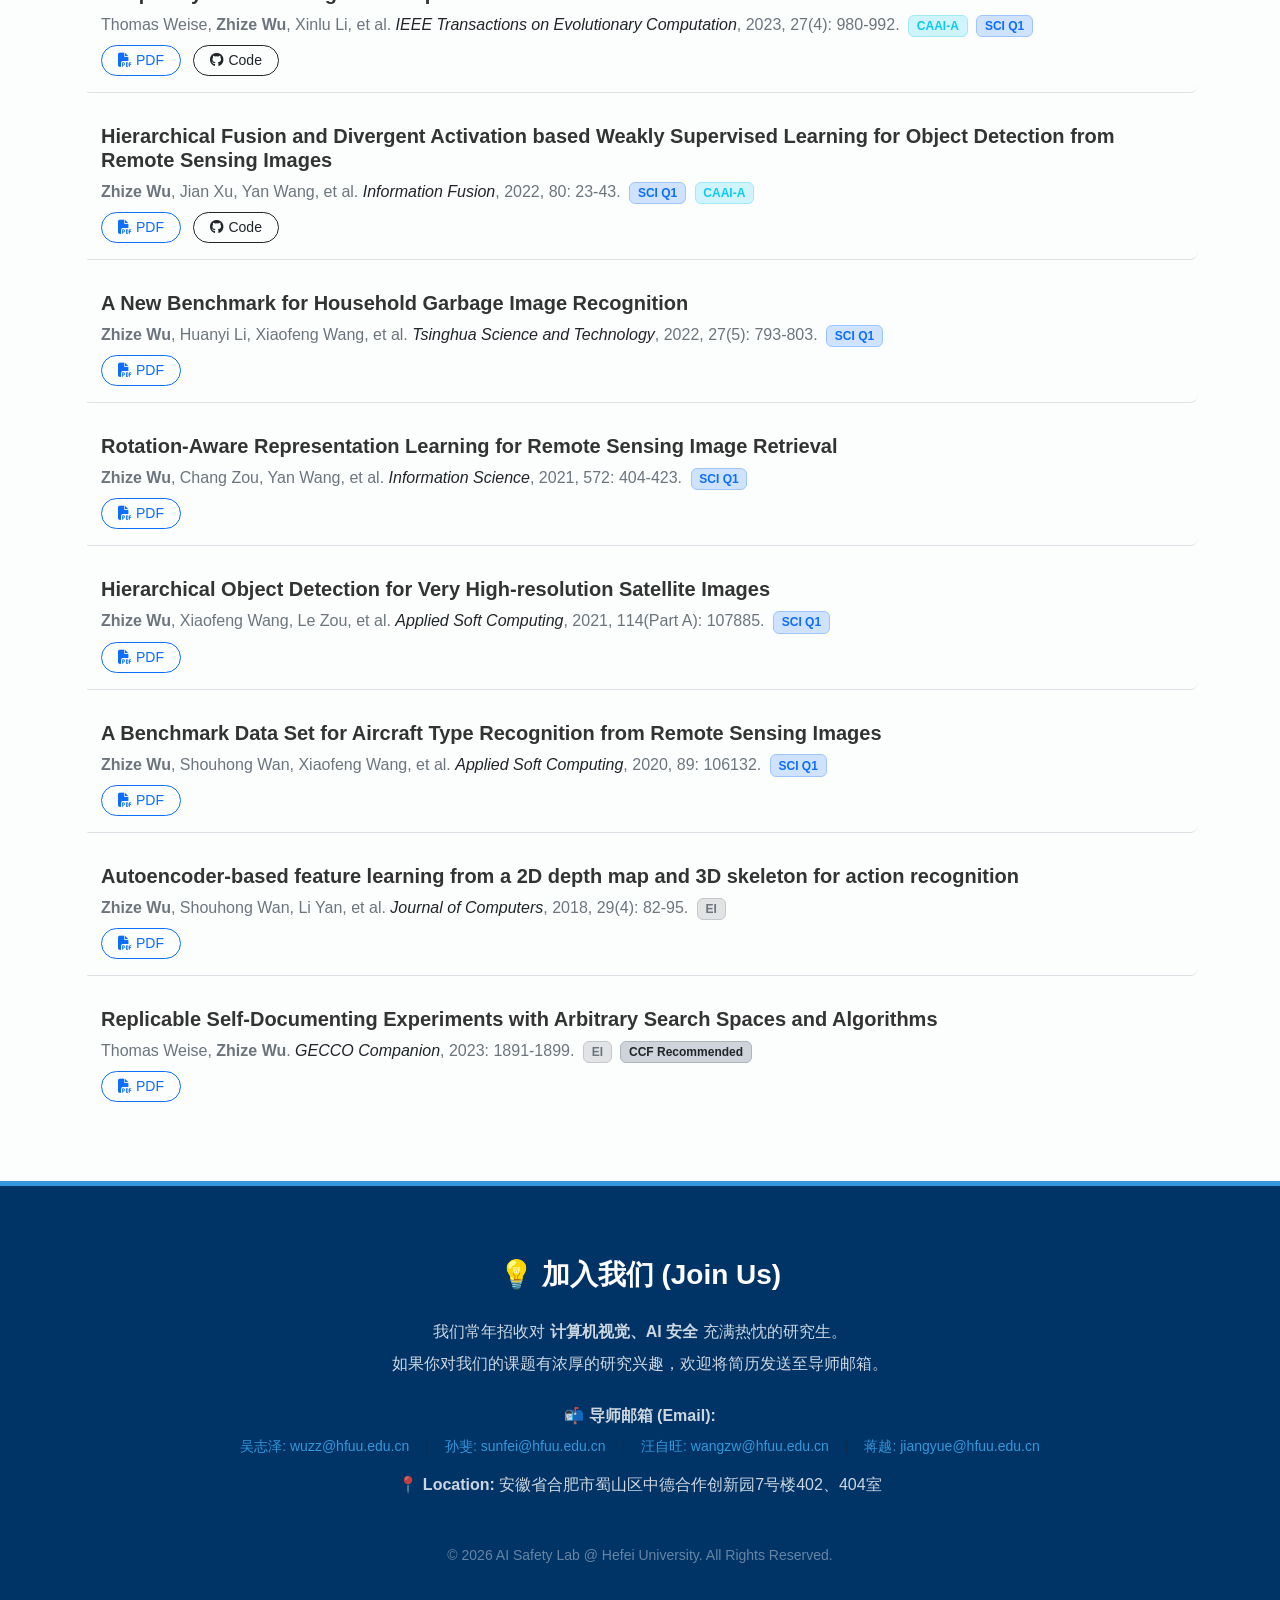
==== commit fee68e26: "Update index.html" ====
--- a/index.html
+++ b/index.html
@@ -81,7 +81,7 @@
         </div>
     </div>
 
-    <div class="col-md-7">
+    <div class="col-md-6">
         <h3 class="fw-bold text-dark mb-3">
             无源域适应取得新进展，团队论文被 Frontiers of Computer Science 接收
         </h3>
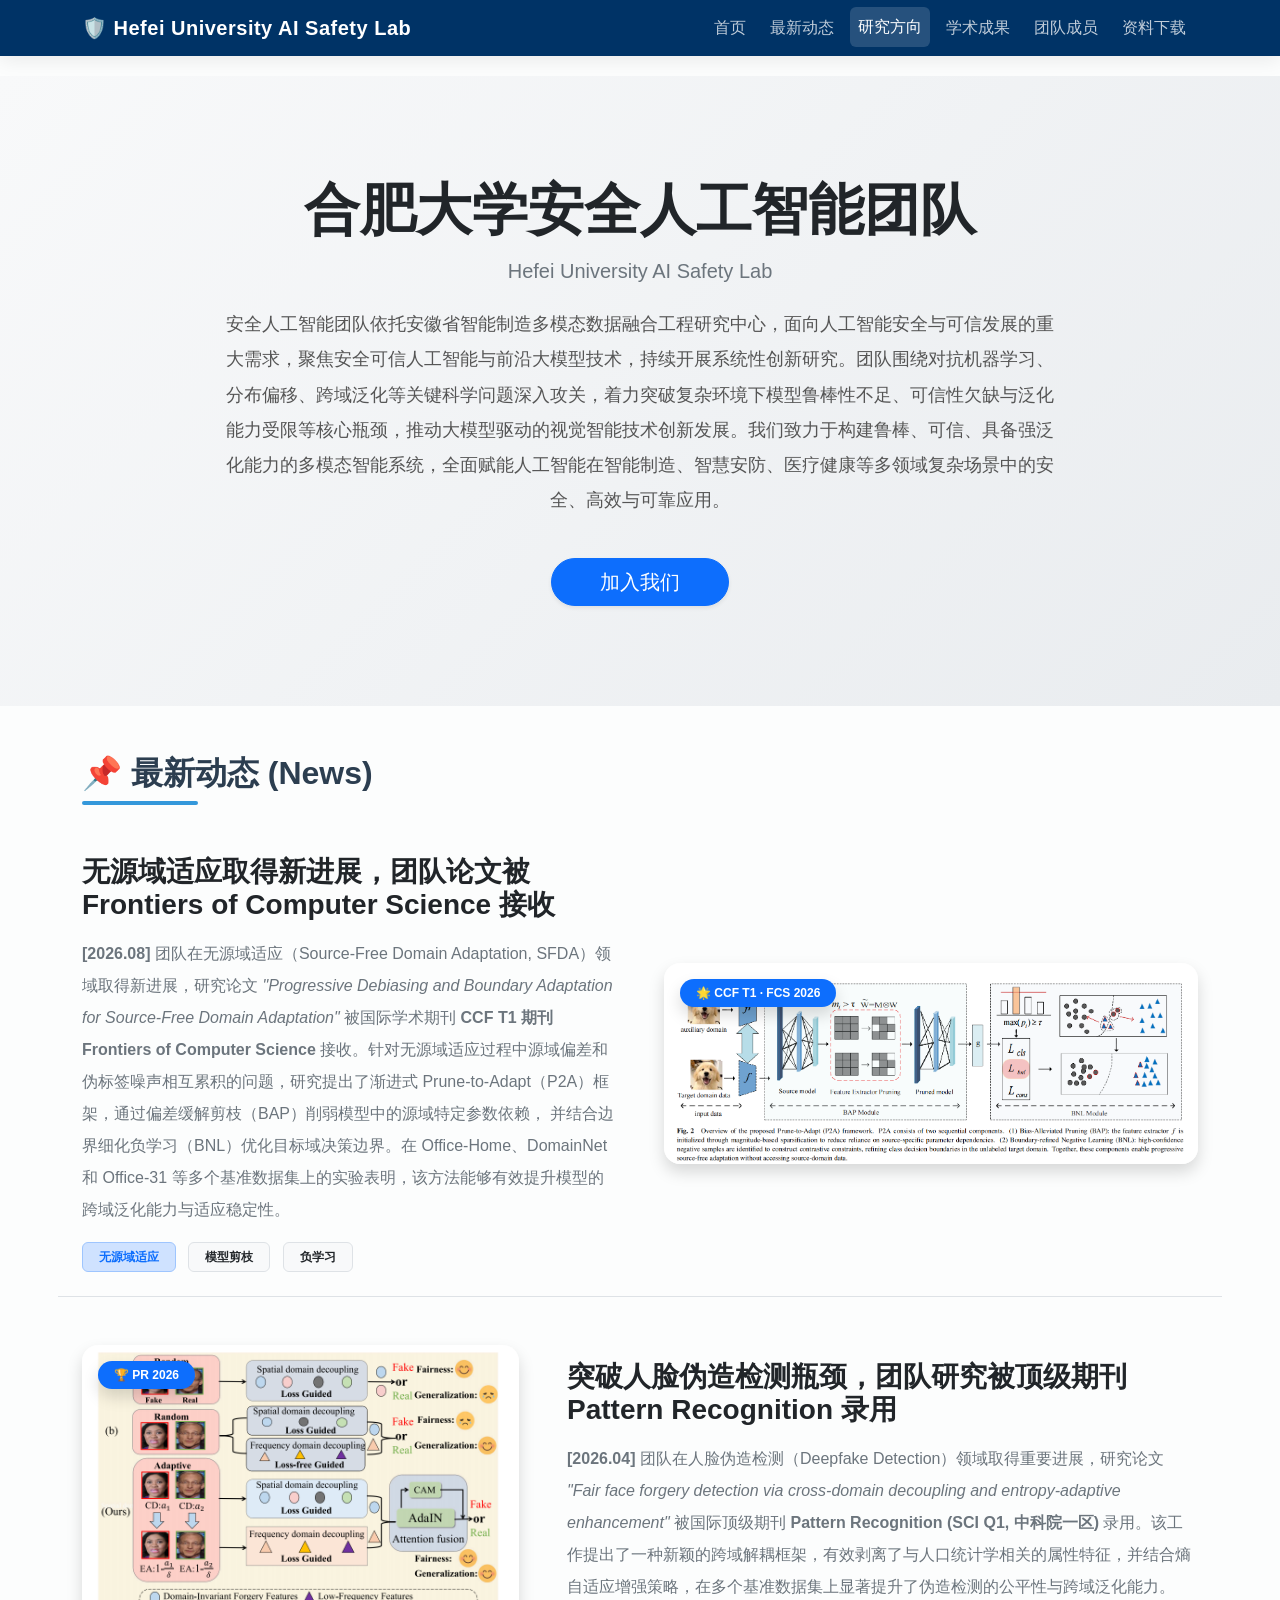
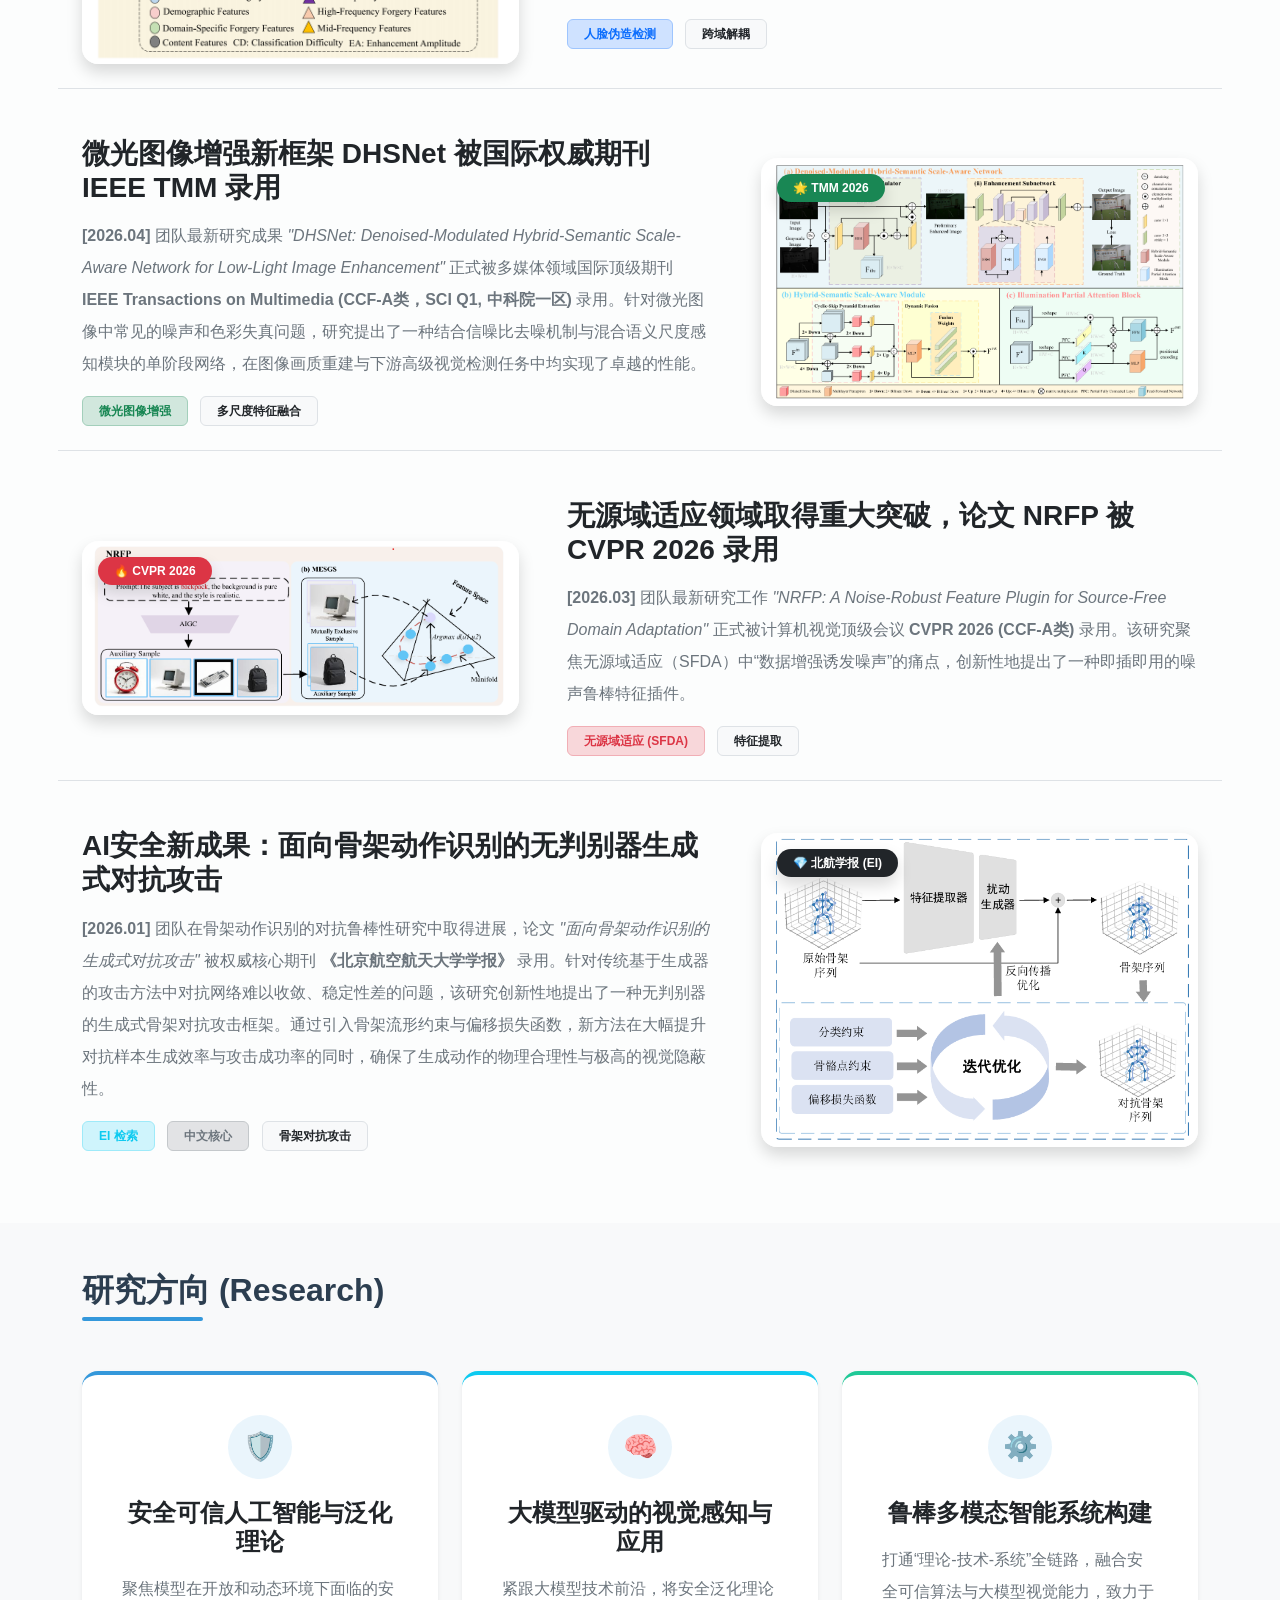
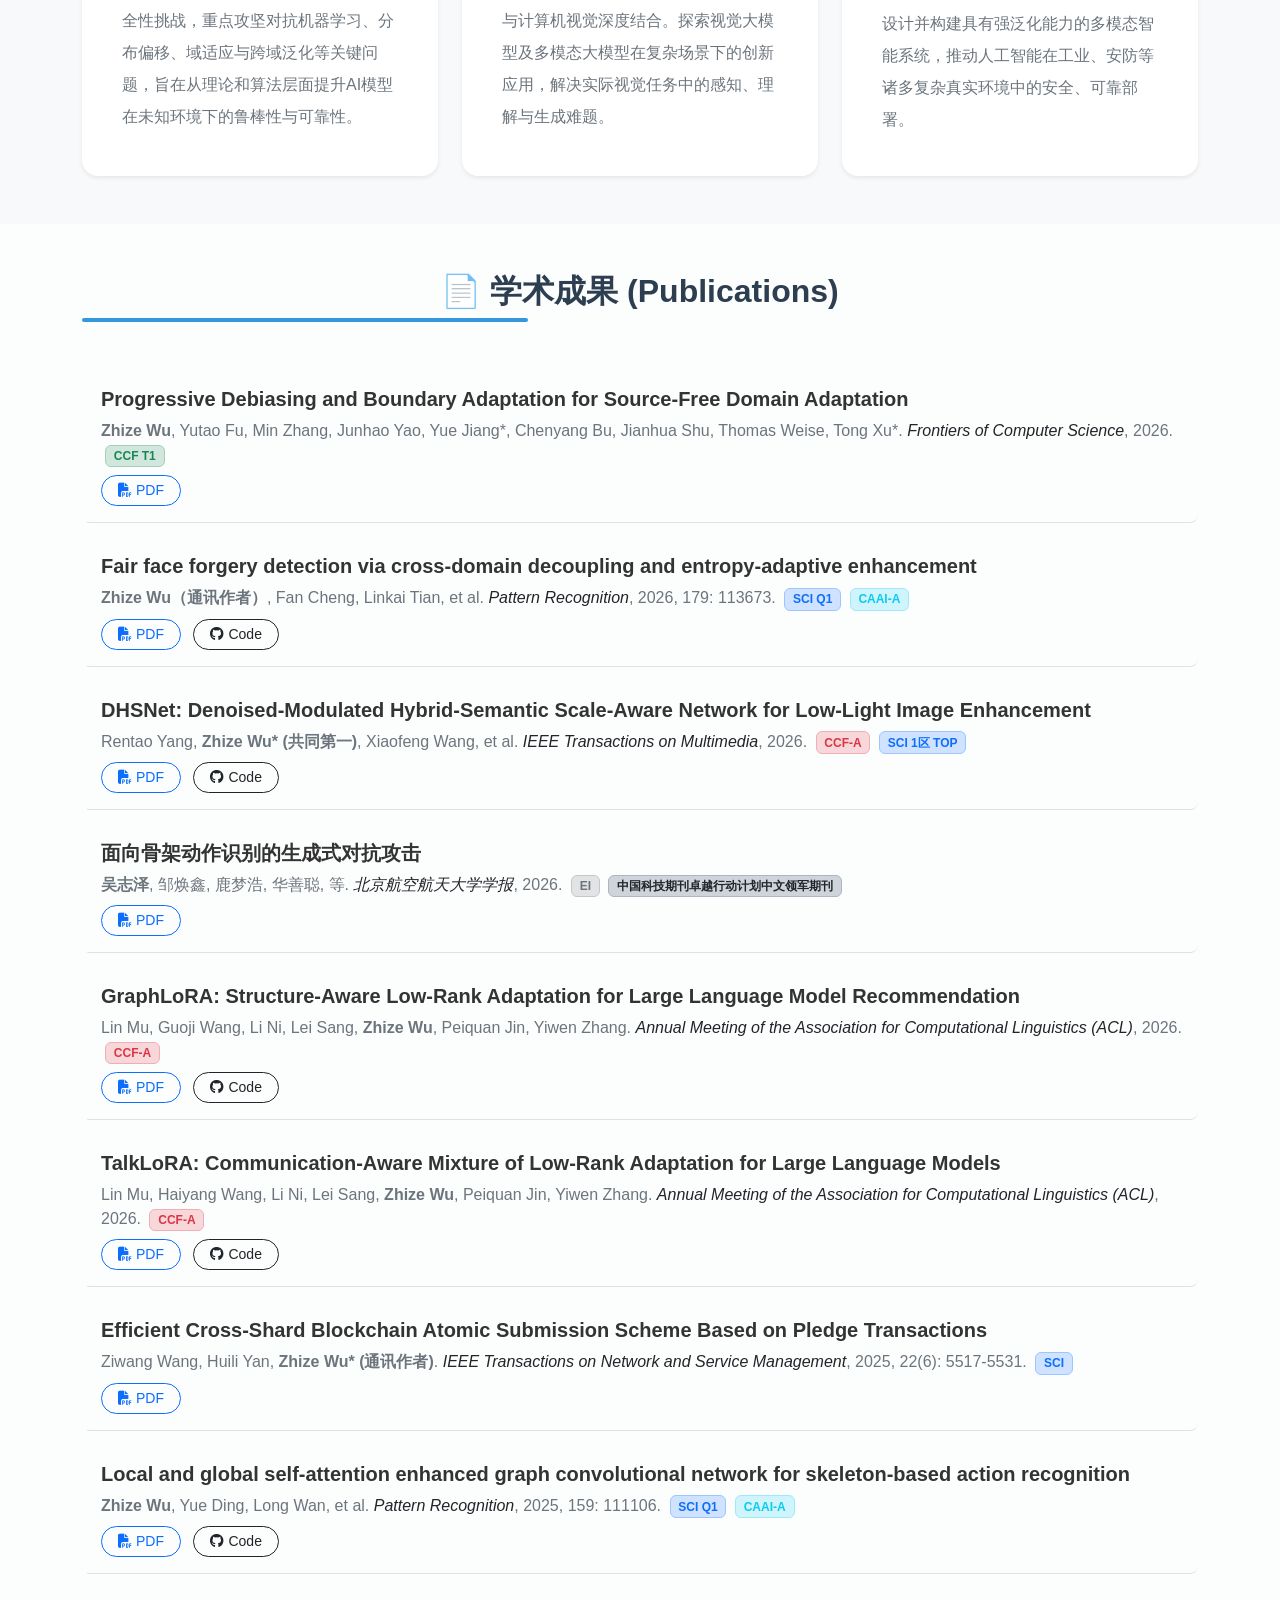
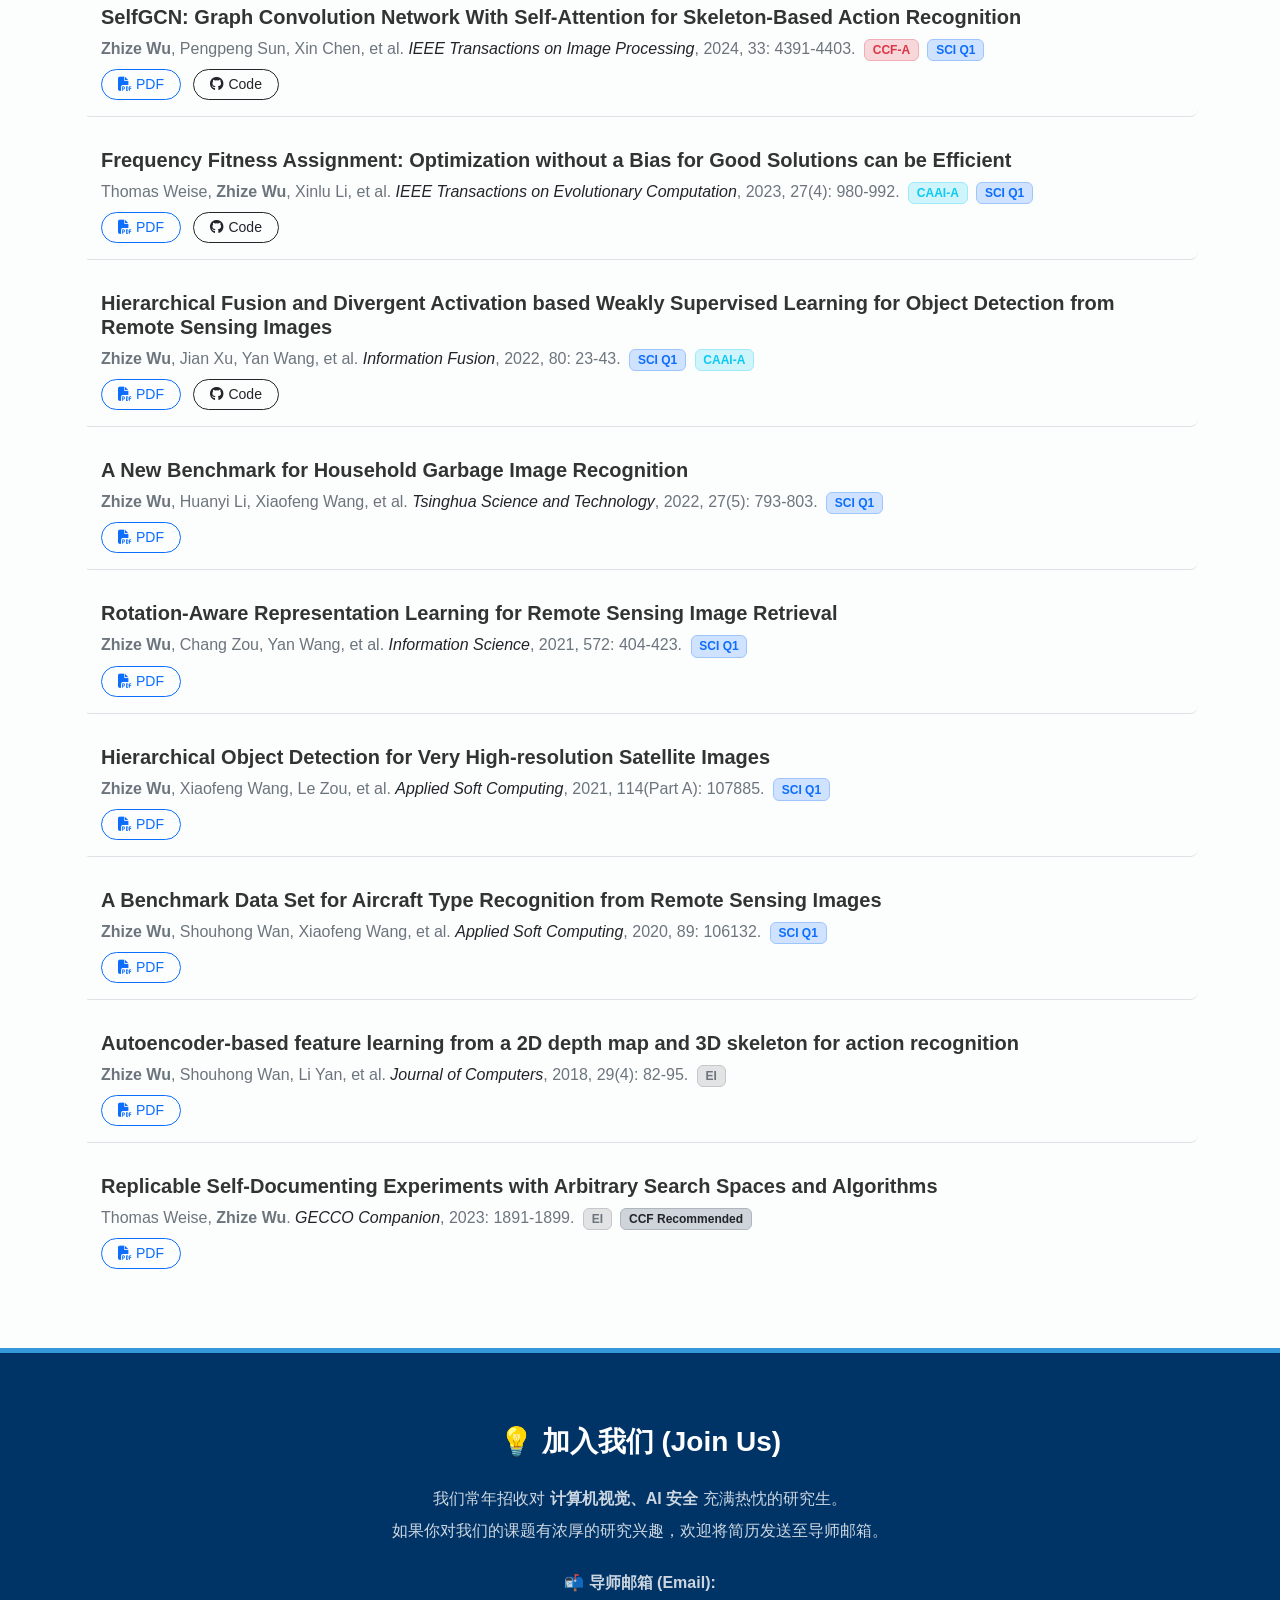
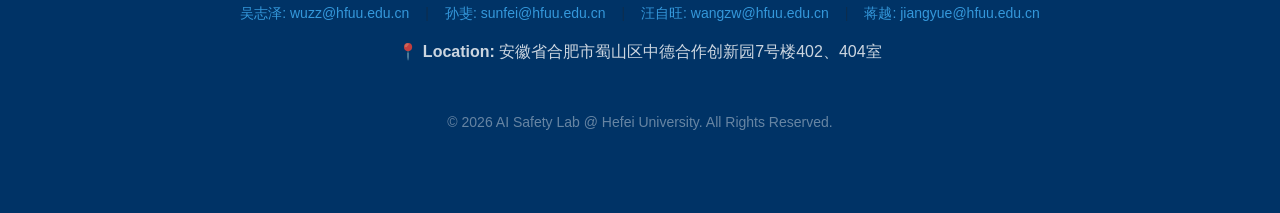
==== commit 38bcf1a6: "Update index.html" ====
--- a/index.html
+++ b/index.html
@@ -247,6 +247,26 @@
     <section id="publications" class="container py-5 reveal-up">
         <h2 class="section-title text-center d-block mx-auto"> 📄 学术成果 (Publications)</h2>
         <div class="mt-4 publication-list">
+
+
+            <div class="pub-item mb-3 border-bottom pb-3">
+    <h5 class="fw-bold mb-2">
+        Progressive Debiasing and Boundary Adaptation for Source-Free Domain Adaptation
+    </h5>
+    <p class="mb-2 text-secondary">
+        <strong>Zhize Wu</strong>, Yutao Fu, Min Zhang, Junhao Yao, Yue Jiang*, Chenyang Bu,
+        Jianhua Shu, Thomas Weise, Tong Xu*.
+        <span class="text-dark"><i>Frontiers of Computer Science</i></span>, 2026.
+        <span class="badge bg-success-subtle text-success border border-success-subtle ms-1">CCF T1</span>
+    </p>
+    <div class="pub-links">
+        <a href="https://doi.org/10.1007/s11704-026-61263-9"
+           target="_blank"
+           class="btn btn-sm btn-outline-primary rounded-pill px-3 py-1 me-2">
+            <i class="fas fa-file-pdf me-1"></i>PDF
+        </a>
+    </div>
+</div>
             
              <div class="pub-item mb-3 border-bottom pb-3">
                 <h5 class="fw-bold mb-2">Fair face forgery detection via cross-domain decoupling and entropy-adaptive enhancement</h5>
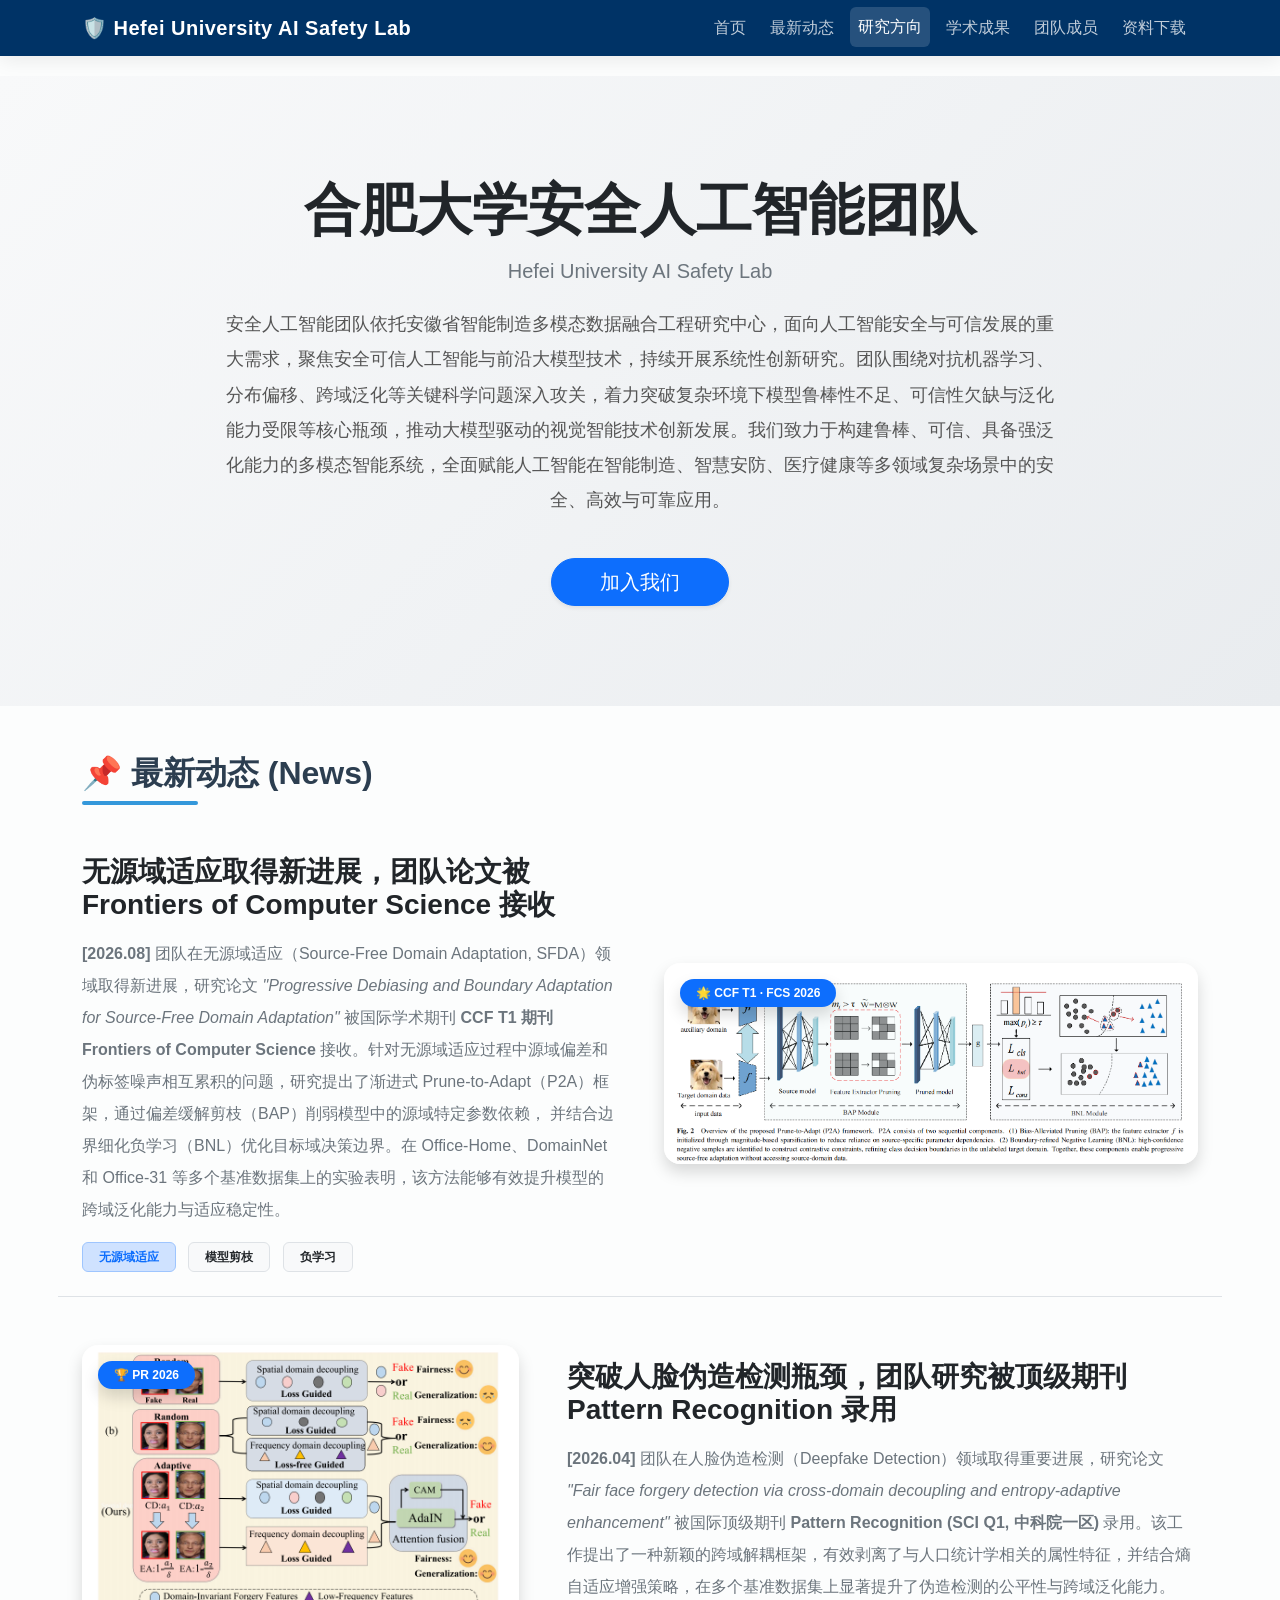
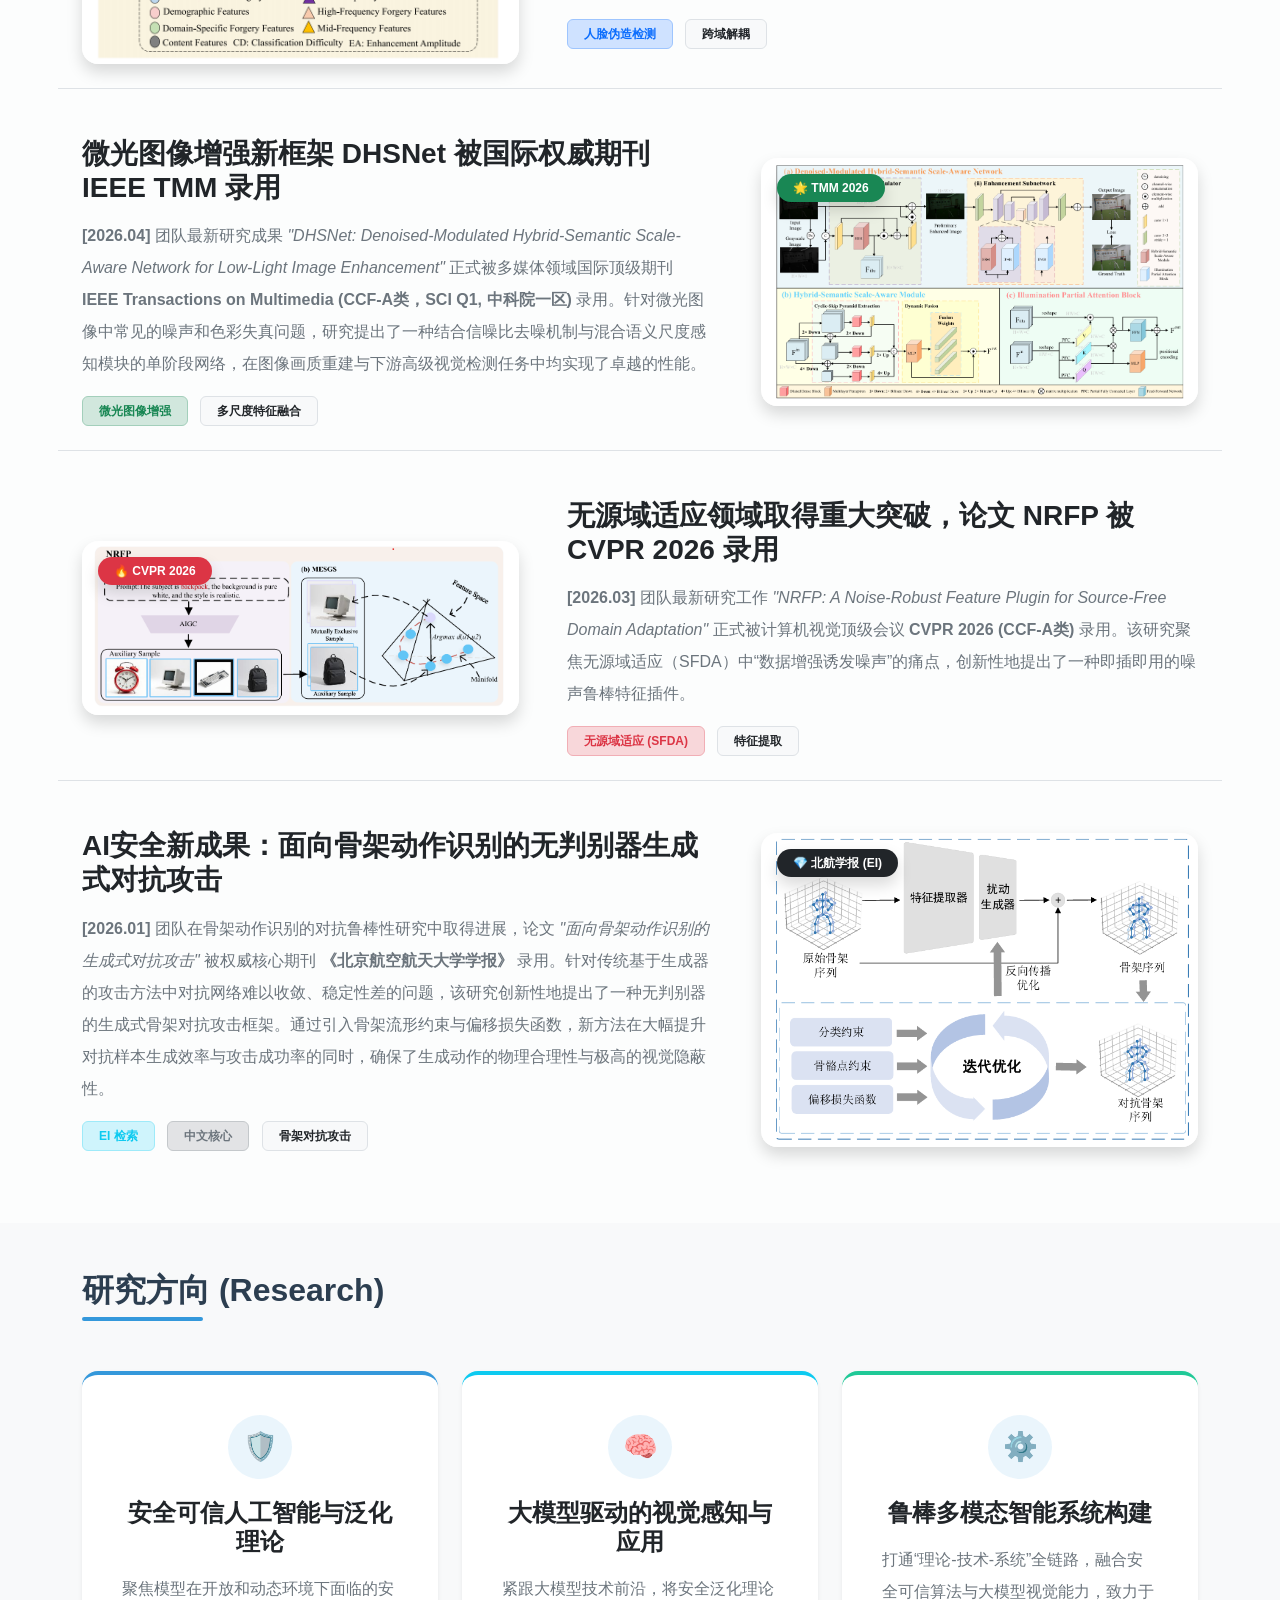
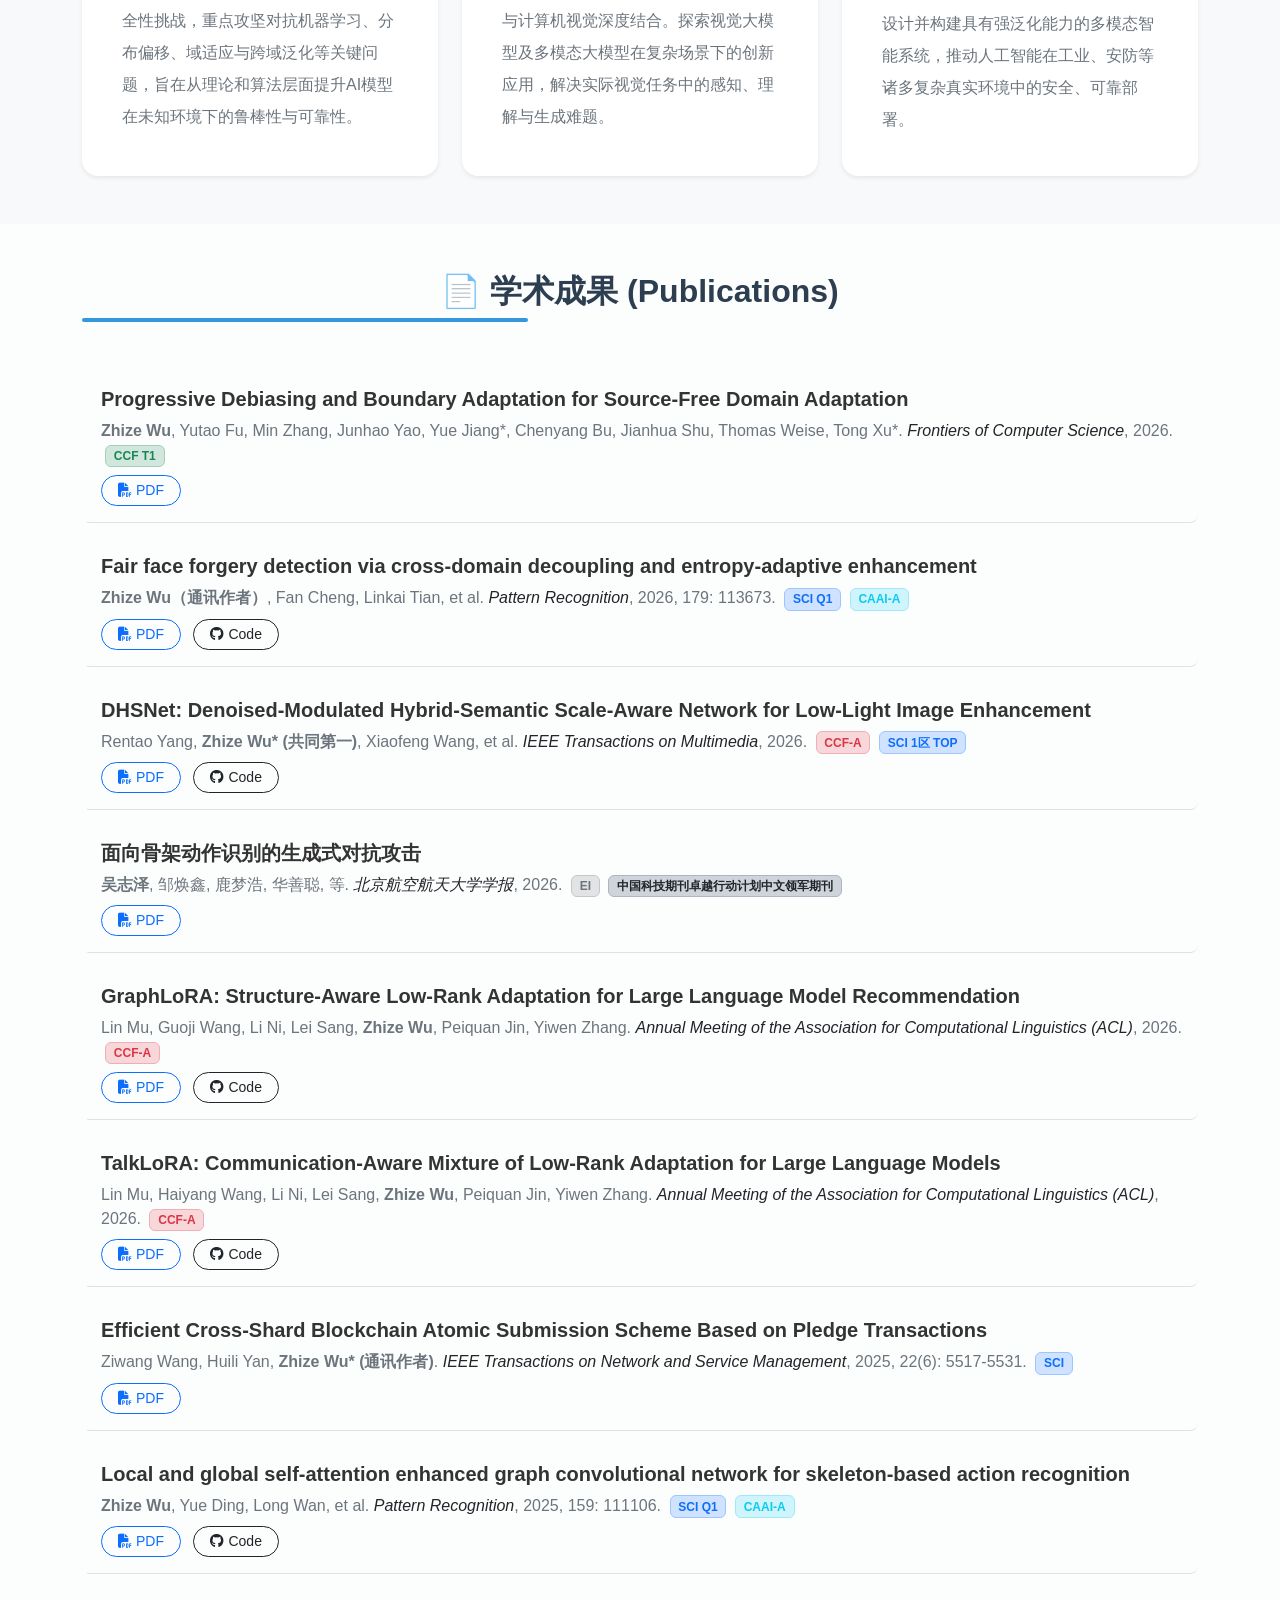
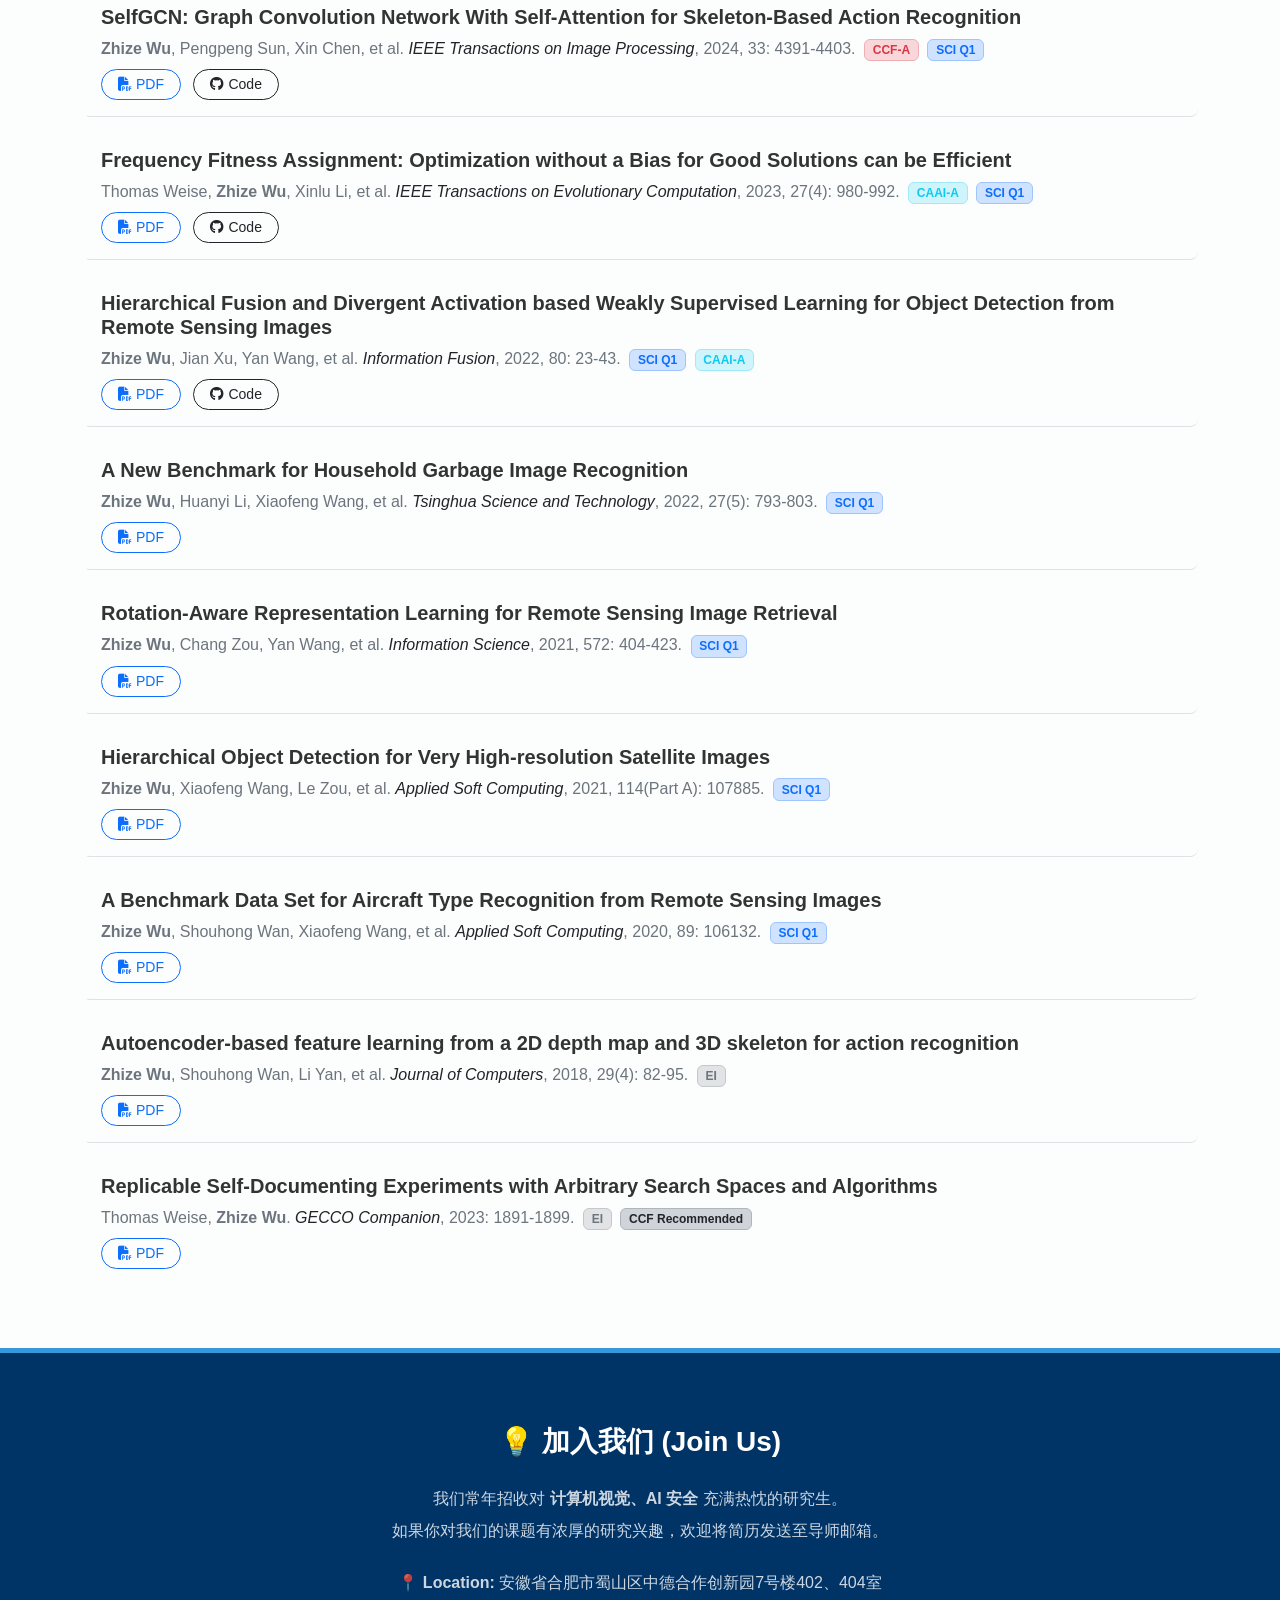
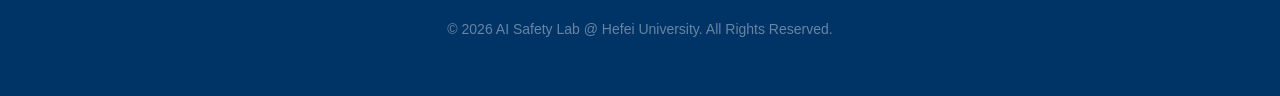
==== commit b1ba2727: "1" ====
--- a/index.html
+++ b/index.html
@@ -486,7 +486,7 @@
                 我们常年招收对 <strong>计算机视觉、AI 安全</strong> 充满热忱的研究生。<br>
                 如果你对我们的课题有浓厚的研究兴趣，欢迎将简历发送至导师邮箱。
             </p>
-            <div class="mt-4 mb-5">
+            <!-- <div class="mt-4 mb-5">
                 <p class="mb-2"><strong>📬 导师邮箱 (Email):</strong></p>
                 <div class="d-flex flex-wrap justify-content-center gap-3 mb-3 small">
                     <a href="mailto:wuzz@hfuu.edu.cn" class="text-decoration-none">吴志泽: wuzz@hfuu.edu.cn</a>
@@ -496,7 +496,7 @@
                     <a href="mailto:wangzw@hfuu.edu.cn" class="text-decoration-none">汪自旺: wangzw@hfuu.edu.cn</a>
                     <span class="text-muted opacity-50 d-none d-md-inline">|</span>
                     <a href="mailto:jiangyue@hfuu.edu.cn" class="text-decoration-none">蒋越: jiangyue@hfuu.edu.cn</a>
-                </div>
+                </div> -->
                 <p class="mb-0 mt-3"><strong>📍 Location:</strong> 安徽省合肥市蜀山区中德合作创新园7号楼402、404室</p>
             </div>
             
